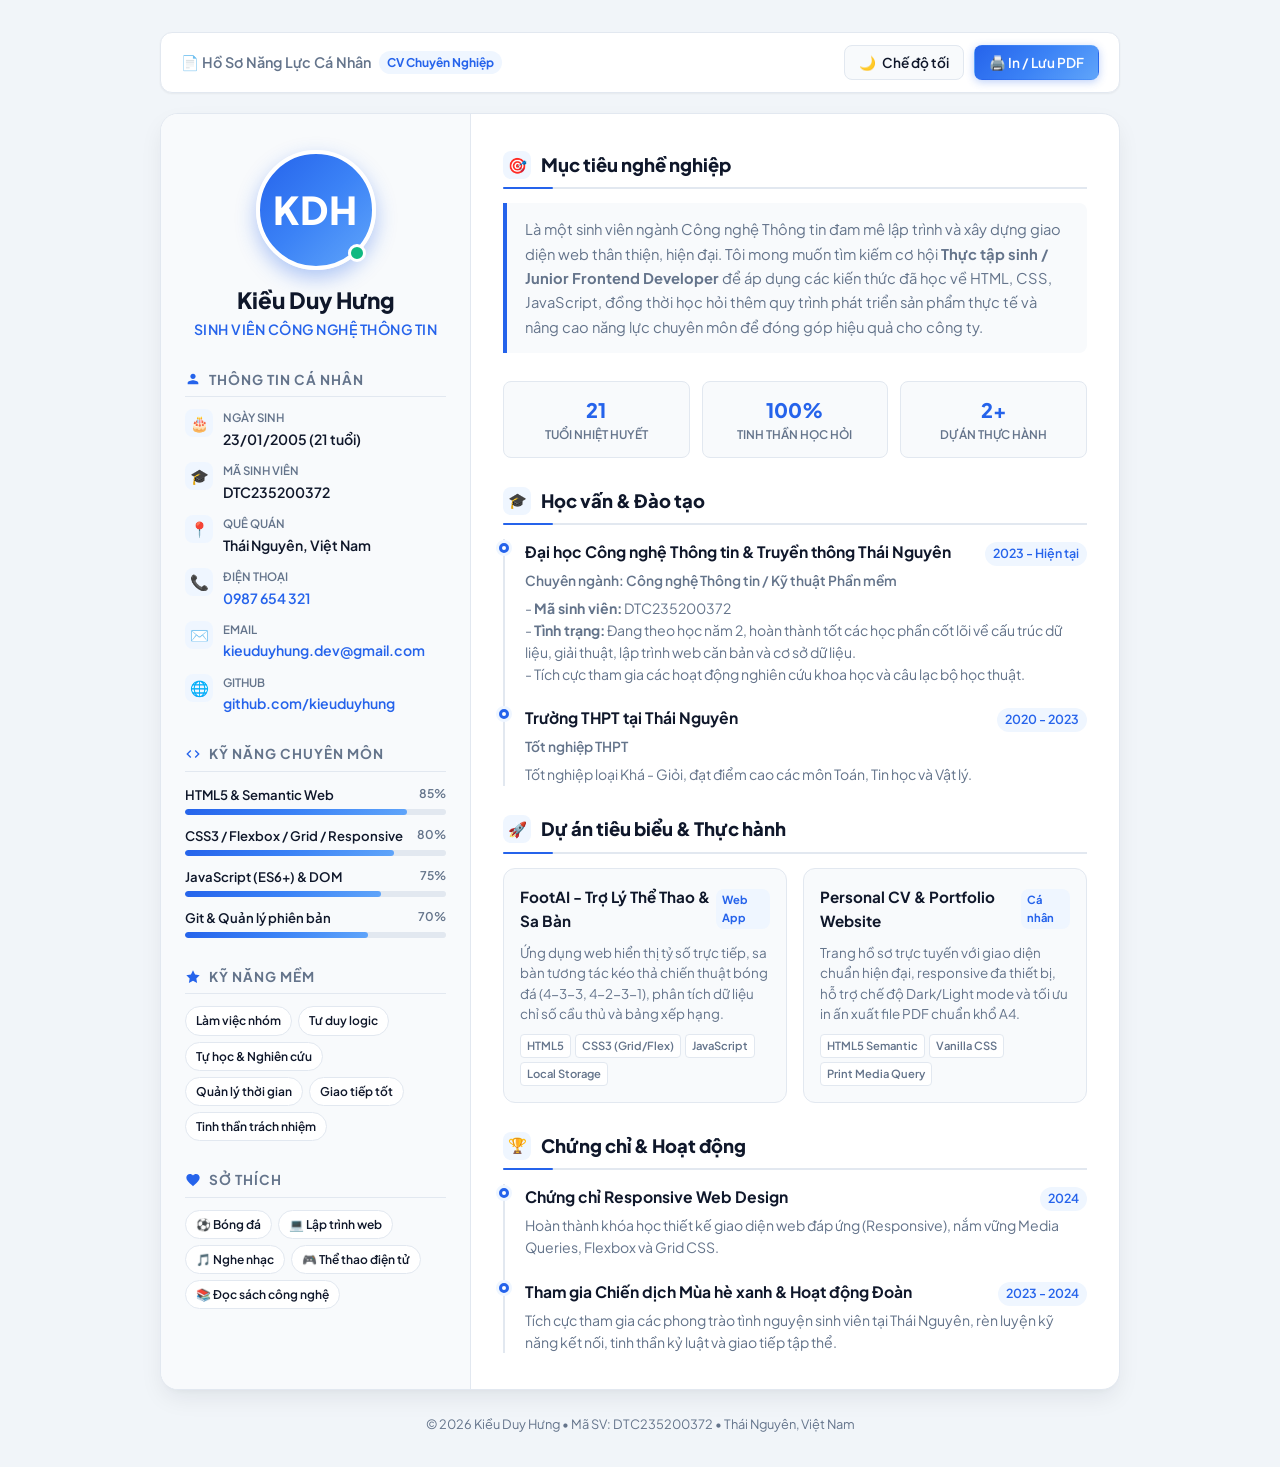
==== cv.html @ 21f43543 "feat: Khoi tao CV ca nhan Kieu Duy Hung (HTML/CSS responsive & dark mode)" ====
<!DOCTYPE html>
<html lang="vi">
<head>
  <meta charset="UTF-8">
  <meta name="viewport" content="width=device-width, initial-scale=1.0">
  <title>CV Kiều Duy Hưng - Sinh viên Công nghệ Thông tin</title>
  <meta name="description" content="Hồ sơ cá nhân (CV) của Kiều Duy Hưng - Sinh viên CNTT, mã SV DTC235200372, Thái Nguyên.">
  
  <!-- Google Fonts: Plus Jakarta Sans -->
  <link rel="preconnect" href="https://fonts.googleapis.com">
  <link rel="preconnect" href="https://fonts.gstatic.com" crossorigin>
  <link href="https://fonts.googleapis.com/css2?family=Plus+Jakarta+Sans:wght@400;500;600;700;800&display=swap" rel="stylesheet">
  
  <!-- CSS Stylesheet -->
  <link rel="stylesheet" href="cv.css">
</head>
<body>

  <!-- ==================== ACTION BAR ==================== -->
  <header class="action-bar" id="cvActionBar">
    <div class="action-bar-title">
      <span>📄 Hồ Sơ Năng Lực Cá Nhân</span>
      <span class="badge">CV Chuyên Nghiệp</span>
    </div>
    <div class="action-buttons">
      <button class="btn btn-outline" id="themeToggleBtn" title="Chuyển đổi chế độ Sáng / Tối">
        <span id="themeIcon">🌙</span> <span id="themeText">Chế độ tối</span>
      </button>
      <button class="btn btn-primary" id="printCvBtn" onclick="window.print()" title="In CV hoặc lưu file PDF">
        🖨️ In / Lưu PDF
      </button>
    </div>
  </header>

  <!-- ==================== MAIN CV CONTAINER ==================== -->
  <main class="cv-wrapper" id="cvMainContainer">
    
    <!-- LEFT SIDEBAR -->
    <aside class="cv-sidebar">
      
      <!-- Avatar & Profile info -->
      <div class="profile-avatar-wrap">
        <div class="avatar" title="Kiều Duy Hưng">
          KDH
          <div class="avatar-status" title="Sẵn sàng làm việc / thực tập"></div>
        </div>
        <h1 class="profile-name">Kiều Duy Hưng</h1>
        <div class="profile-role">Sinh viên Công nghệ Thông tin</div>
      </div>

      <!-- Thông tin cá nhân -->
      <section class="side-section">
        <h2 class="side-title">
          <svg viewBox="0 0 24 24"><path d="M12 12c2.21 0 4-1.79 4-4s-1.79-4-4-4-4 1.79-4 4 1.79 4 4 4zm0 2c-2.67 0-8 1.34-8 4v2h16v-2c0-2.66-5.33-4-8-4z"/></svg>
          Thông tin cá nhân
        </h2>
        <ul class="info-list">
          <li class="info-item">
            <div class="info-icon">🎂</div>
            <div class="info-details">
              <span class="info-label">Ngày sinh</span>
              <span class="info-value">23/01/2005 (21 tuổi)</span>
            </div>
          </li>
          <li class="info-item">
            <div class="info-icon">🎓</div>
            <div class="info-details">
              <span class="info-label">Mã sinh viên</span>
              <span class="info-value">DTC235200372</span>
            </div>
          </li>
          <li class="info-item">
            <div class="info-icon">📍</div>
            <div class="info-details">
              <span class="info-label">Quê quán</span>
              <span class="info-value">Thái Nguyên, Việt Nam</span>
            </div>
          </li>
          <li class="info-item">
            <div class="info-icon">📞</div>
            <div class="info-details">
              <span class="info-label">Điện thoại</span>
              <span class="info-value"><a href="tel:0987654321">0987 654 321</a></span>
            </div>
          </li>
          <li class="info-item">
            <div class="info-icon">✉️</div>
            <div class="info-details">
              <span class="info-label">Email</span>
              <span class="info-value"><a href="mailto:kieuduyhung.dev@gmail.com">kieuduyhung.dev@gmail.com</a></span>
            </div>
          </li>
          <li class="info-item">
            <div class="info-icon">🌐</div>
            <div class="info-details">
              <span class="info-label">GitHub</span>
              <span class="info-value"><a href="https://github.com" target="_blank" rel="noopener">github.com/kieuduyhung</a></span>
            </div>
          </li>
        </ul>
      </section>

      <!-- Kỹ năng chuyên môn -->
      <section class="side-section">
        <h2 class="side-title">
          <svg viewBox="0 0 24 24"><path d="M9.4 16.6L4.8 12l4.6-4.6L8 6l-6 6 6 6 1.4-1.4zm5.2 0l4.6-4.6-4.6-4.6L16 6l6 6-6 6-1.4-1.4z"/></svg>
          Kỹ năng chuyên môn
        </h2>
        <div class="skills-group">
          <div class="skill-row">
            <div class="skill-header">
              <span>HTML5 & Semantic Web</span>
              <span class="skill-pct">85%</span>
            </div>
            <div class="skill-bar-bg"><div class="skill-bar-fill" style="width: 85%;"></div></div>
          </div>
          <div class="skill-row">
            <div class="skill-header">
              <span>CSS3 / Flexbox / Grid / Responsive</span>
              <span class="skill-pct">80%</span>
            </div>
            <div class="skill-bar-bg"><div class="skill-bar-fill" style="width: 80%;"></div></div>
          </div>
          <div class="skill-row">
            <div class="skill-header">
              <span>JavaScript (ES6+) & DOM</span>
              <span class="skill-pct">75%</span>
            </div>
            <div class="skill-bar-bg"><div class="skill-bar-fill" style="width: 75%;"></div></div>
          </div>
          <div class="skill-row">
            <div class="skill-header">
              <span>Git & Quản lý phiên bản</span>
              <span class="skill-pct">70%</span>
            </div>
            <div class="skill-bar-bg"><div class="skill-bar-fill" style="width: 70%;"></div></div>
          </div>
        </div>
      </section>

      <!-- Kỹ năng mềm & Công cụ -->
      <section class="side-section">
        <h2 class="side-title">
          <svg viewBox="0 0 24 24"><path d="M12 2l3.09 6.26L22 9.27l-5 4.87 1.18 6.88L12 17.77l-6.18 3.25L7 14.14 2 9.27l6.91-1.01L12 2z"/></svg>
          Kỹ năng mềm
        </h2>
        <div class="badges-cloud">
          <span class="badge-pill">Làm việc nhóm</span>
          <span class="badge-pill">Tư duy logic</span>
          <span class="badge-pill">Tự học & Nghiên cứu</span>
          <span class="badge-pill">Quản lý thời gian</span>
          <span class="badge-pill">Giao tiếp tốt</span>
          <span class="badge-pill">Tinh thần trách nhiệm</span>
        </div>
      </section>

      <!-- Sở thích cá nhân -->
      <section class="side-section">
        <h2 class="side-title">
          <svg viewBox="0 0 24 24"><path d="M12 21.35l-1.45-1.32C5.4 15.36 2 12.28 2 8.5 2 5.42 4.42 3 7.5 3c1.74 0 3.41.81 4.5 2.09C13.09 3.81 14.76 3 16.5 3 19.58 3 22 5.42 22 8.5c0 3.78-3.4 6.86-8.55 11.54L12 21.35z"/></svg>
          Sở thích
        </h2>
        <div class="badges-cloud">
          <span class="badge-pill">⚽ Bóng đá</span>
          <span class="badge-pill">💻 Lập trình web</span>
          <span class="badge-pill">🎵 Nghe nhạc</span>
          <span class="badge-pill">🎮 Thể thao điện tử</span>
          <span class="badge-pill">📚 Đọc sách công nghệ</span>
        </div>
      </section>

    </aside>

    <!-- RIGHT MAIN CONTENT -->
    <section class="cv-main">
      
      <!-- Giới thiệu & Mục tiêu nghề nghiệp -->
      <div class="main-section">
        <h2 class="section-heading">
          <span class="section-heading-icon">🎯</span>
          Mục tiêu nghề nghiệp
        </h2>
        <div class="objective-box">
          Là một sinh viên ngành Công nghệ Thông tin đam mê lập trình và xây dựng giao diện web thân thiện, hiện đại. Tôi mong muốn tìm kiếm cơ hội <strong>Thực tập sinh / Junior Frontend Developer</strong> để áp dụng các kiến thức đã học về HTML, CSS, JavaScript, đồng thời học hỏi thêm quy trình phát triển sản phẩm thực tế và nâng cao năng lực chuyên môn để đóng góp hiệu quả cho công ty.
        </div>
      </div>

      <!-- Tóm tắt năng lực -->
      <div class="highlight-grid">
        <div class="highlight-box">
          <div class="highlight-number">21</div>
          <div class="highlight-label">Tuổi nhiệt huyết</div>
        </div>
        <div class="highlight-box">
          <div class="highlight-number">100%</div>
          <div class="highlight-label">Tinh thần học hỏi</div>
        </div>
        <div class="highlight-box">
          <div class="highlight-number">2+</div>
          <div class="highlight-label">Dự án thực hành</div>
        </div>
      </div>

      <!-- Quá trình học vấn -->
      <div class="main-section">
        <h2 class="section-heading">
          <span class="section-heading-icon">🎓</span>
          Học vấn & Đào tạo
        </h2>
        <div class="timeline">
          <div class="timeline-item">
            <div class="timeline-header">
              <h3 class="timeline-title">Đại học Công nghệ Thông tin & Truyền thông Thái Nguyên</h3>
              <span class="timeline-date">2023 - Hiện tại</span>
            </div>
            <div class="timeline-subtitle">Chuyên ngành: Công nghệ Thông tin / Kỹ thuật Phần mềm</div>
            <p class="timeline-desc">
              - <strong>Mã sinh viên:</strong> DTC235200372<br>
              - <strong>Tình trạng:</strong> Đang theo học năm 2, hoàn thành tốt các học phần cốt lõi về cấu trúc dữ liệu, giải thuật, lập trình web căn bản và cơ sở dữ liệu.<br>
              - Tích cực tham gia các hoạt động nghiên cứu khoa học và câu lạc bộ học thuật.
            </p>
          </div>
          <div class="timeline-item">
            <div class="timeline-header">
              <h3 class="timeline-title">Trường THPT tại Thái Nguyên</h3>
              <span class="timeline-date">2020 - 2023</span>
            </div>
            <div class="timeline-subtitle">Tốt nghiệp THPT</div>
            <p class="timeline-desc">Tốt nghiệp loại Khá - Giỏi, đạt điểm cao các môn Toán, Tin học và Vật lý.</p>
          </div>
        </div>
      </div>

      <!-- Dự án tiêu biểu -->
      <div class="main-section">
        <h2 class="section-heading">
          <span class="section-heading-icon">🚀</span>
          Dự án tiêu biểu & Thực hành
        </h2>
        <div class="projects-grid">
          
          <div class="project-card">
            <div class="project-card-header">
              <h3 class="project-card-title">FootAI - Trợ Lý Thể Thao & Sa Bàn</h3>
              <span class="project-card-badge">Web App</span>
            </div>
            <p class="project-card-desc">
              Ứng dụng web hiển thị tỷ số trực tiếp, sa bàn tương tác kéo thả chiến thuật bóng đá (4-3-3, 4-2-3-1), phân tích dữ liệu chỉ số cầu thủ và bảng xếp hạng.
            </p>
            <div class="project-card-tech">
              <span class="tech-tag">HTML5</span>
              <span class="tech-tag">CSS3 (Grid/Flex)</span>
              <span class="tech-tag">JavaScript</span>
              <span class="tech-tag">Local Storage</span>
            </div>
          </div>

          <div class="project-card">
            <div class="project-card-header">
              <h3 class="project-card-title">Personal CV & Portfolio Website</h3>
              <span class="project-card-badge">Cá nhân</span>
            </div>
            <p class="project-card-desc">
              Trang hồ sơ trực tuyến với giao diện chuẩn hiện đại, responsive đa thiết bị, hỗ trợ chế độ Dark/Light mode và tối ưu in ấn xuất file PDF chuẩn khổ A4.
            </p>
            <div class="project-card-tech">
              <span class="tech-tag">HTML5 Semantic</span>
              <span class="tech-tag">Vanilla CSS</span>
              <span class="tech-tag">Print Media Query</span>
            </div>
          </div>

        </div>
      </div>

      <!-- Hoạt động & Chứng chỉ -->
      <div class="main-section">
        <h2 class="section-heading">
          <span class="section-heading-icon">🏆</span>
          Chứng chỉ & Hoạt động
        </h2>
        <div class="timeline">
          <div class="timeline-item">
            <div class="timeline-header">
              <h3 class="timeline-title">Chứng chỉ Responsive Web Design</h3>
              <span class="timeline-date">2024</span>
            </div>
            <p class="timeline-desc">
              Hoàn thành khóa học thiết kế giao diện web đáp ứng (Responsive), nắm vững Media Queries, Flexbox và Grid CSS.
            </p>
          </div>
          <div class="timeline-item">
            <div class="timeline-header">
              <h3 class="timeline-title">Tham gia Chiến dịch Mùa hè xanh & Hoạt động Đoàn</h3>
              <span class="timeline-date">2023 - 2024</span>
            </div>
            <p class="timeline-desc">
              Tích cực tham gia các phong trào tình nguyện sinh viên tại Thái Nguyên, rèn luyện kỹ năng kết nối, tinh thần kỷ luật và giao tiếp tập thể.
            </p>
          </div>
        </div>
      </div>

    </section>

  </main>

  <footer class="cv-footer">
    <p>© 2026 Kiều Duy Hưng • Mã SV: DTC235200372 • Thái Nguyên, Việt Nam</p>
  </footer>

  <!-- ==================== INTERACTION SCRIPT ==================== -->
  <script>
    // Theme toggle (Dark / Light mode)
    const themeToggleBtn = document.getElementById('themeToggleBtn');
    const themeIcon = document.getElementById('themeIcon');
    const themeText = document.getElementById('themeText');
    const body = document.documentElement;

    // Check saved theme or preference
    const savedTheme = localStorage.getItem('kdh_theme') || 'light';
    if (savedTheme === 'dark') {
      body.setAttribute('data-theme', 'dark');
      themeIcon.textContent = '☀️';
      themeText.textContent = 'Chế độ sáng';
    }

    themeToggleBtn.addEventListener('click', () => {
      const isDark = body.getAttribute('data-theme') === 'dark';
      if (isDark) {
        body.removeAttribute('data-theme');
        localStorage.setItem('kdh_theme', 'light');
        themeIcon.textContent = '🌙';
        themeText.textContent = 'Chế độ tối';
      } else {
        body.setAttribute('data-theme', 'dark');
        localStorage.setItem('kdh_theme', 'dark');
        themeIcon.textContent = '☀️';
        themeText.textContent = 'Chế độ sáng';
      }
    });
  </script>

</body>
</html>
---- cv.css ----
/* ==========================================================================
   CV Cá Nhân - Kiều Duy Hưng
   Modern, Clean, Responsive & Print-ready CSS Stylesheet
   ========================================================================== */

/* --- Google Fonts & Variables --- */
:root {
  --font-primary: 'Plus Jakarta Sans', -apple-system, BlinkMacSystemFont, 'Segoe UI', Roboto, Helvetica, Arial, sans-serif;
  
  /* Color Palette - Light Mode */
  --bg-page: #f1f5f9;
  --bg-card: #ffffff;
  --bg-card-subtle: #f8fafc;
  --bg-card-hover: #f1f5f9;
  --text-main: #0f172a;
  --text-muted: #64748b;
  --text-light: #94a3b8;
  --primary: #2563eb;
  --primary-gradient: linear-gradient(135deg, #2563eb 0%, #3b82f6 50%, #60a5fa 100%);
  --primary-light: #eff6ff;
  --primary-border: #bfdbfe;
  --accent: #0ea5e9;
  --accent-gradient: linear-gradient(135deg, #0ea5e9 0%, #06b6d4 100%);
  --success: #10b981;
  --success-bg: #ecfdf5;
  --border-color: #e2e8f0;
  --shadow-sm: 0 1px 2px 0 rgba(0, 0, 0, 0.05);
  --shadow-md: 0 4px 6px -1px rgba(0, 0, 0, 0.07), 0 2px 4px -2px rgba(0, 0, 0, 0.05);
  --shadow-lg: 0 10px 25px -3px rgba(15, 23, 42, 0.08), 0 4px 6px -4px rgba(15, 23, 42, 0.04);
  --radius-sm: 8px;
  --radius-md: 12px;
  --radius-lg: 18px;
  --radius-full: 9999px;
  --transition: all 0.25s cubic-bezier(0.4, 0, 0.2, 1);
}

/* Dark Mode Theme */
[data-theme="dark"] {
  --bg-page: #0b0f19;
  --bg-card: #131b2e;
  --bg-card-subtle: #1a243b;
  --bg-card-hover: #222f4c;
  --text-main: #f8fafc;
  --text-muted: #94a3b8;
  --text-light: #64748b;
  --primary: #3b82f6;
  --primary-gradient: linear-gradient(135deg, #3b82f6 0%, #60a5fa 50%, #93c5fd 100%);
  --primary-light: rgba(59, 130, 246, 0.15);
  --primary-border: rgba(59, 130, 246, 0.3);
  --accent: #38bdf8;
  --accent-gradient: linear-gradient(135deg, #38bdf8 0%, #22d3ee 100%);
  --success: #34d399;
  --success-bg: rgba(16, 185, 129, 0.15);
  --border-color: #243049;
  --shadow-sm: 0 1px 2px 0 rgba(0, 0, 0, 0.3);
  --shadow-md: 0 4px 6px -1px rgba(0, 0, 0, 0.4);
  --shadow-lg: 0 10px 25px -3px rgba(0, 0, 0, 0.5);
}

/* --- Base & Reset --- */
*, *::before, *::after {
  box-sizing: border-box;
  margin: 0;
  padding: 0;
}

body {
  font-family: var(--font-primary);
  background-color: var(--bg-page);
  color: var(--text-main);
  line-height: 1.6;
  -webkit-font-smoothing: antialiased;
  min-height: 100vh;
  padding: 32px 16px;
  transition: background-color 0.3s ease, color 0.3s ease;
}

/* --- Floating Actions Bar --- */
.action-bar {
  max-width: 960px;
  margin: 0 auto 20px auto;
  display: flex;
  justify-content: space-between;
  align-items: center;
  background: var(--bg-card);
  padding: 12px 20px;
  border-radius: var(--radius-md);
  border: 1px solid var(--border-color);
  box-shadow: var(--shadow-sm);
  backdrop-filter: blur(10px);
}

.action-bar-title {
  display: flex;
  align-items: center;
  gap: 8px;
  font-size: 0.9rem;
  font-weight: 600;
  color: var(--text-muted);
}

.action-bar-title span.badge {
  background: var(--primary-light);
  color: var(--primary);
  padding: 2px 8px;
  border-radius: var(--radius-full);
  font-size: 0.75rem;
  font-weight: 700;
}

.action-buttons {
  display: flex;
  gap: 10px;
  align-items: center;
}

.btn {
  display: inline-flex;
  align-items: center;
  gap: 6px;
  padding: 8px 14px;
  font-size: 0.85rem;
  font-weight: 600;
  font-family: inherit;
  border-radius: var(--radius-sm);
  border: 1px solid transparent;
  cursor: pointer;
  transition: var(--transition);
  text-decoration: none;
}

.btn-primary {
  background: var(--primary-gradient);
  color: #ffffff;
  box-shadow: 0 2px 8px rgba(37, 99, 235, 0.3);
}

.btn-primary:hover {
  transform: translateY(-1px);
  box-shadow: 0 4px 12px rgba(37, 99, 235, 0.4);
}

.btn-outline {
  background: var(--bg-card-subtle);
  color: var(--text-main);
  border-color: var(--border-color);
}

.btn-outline:hover {
  background: var(--bg-card-hover);
  border-color: var(--text-muted);
}

/* --- Main CV Container --- */
.cv-wrapper {
  max-width: 960px;
  margin: 0 auto;
  background: var(--bg-card);
  border-radius: var(--radius-lg);
  border: 1px solid var(--border-color);
  box-shadow: var(--shadow-lg);
  overflow: hidden;
  display: grid;
  grid-template-columns: 310px 1fr;
  transition: var(--transition);
}

/* --- Left Column (Sidebar) --- */
.cv-sidebar {
  background: var(--bg-card-subtle);
  border-right: 1px solid var(--border-color);
  padding: 36px 24px;
  display: flex;
  flex-direction: column;
  gap: 28px;
}

/* Avatar & Profile Card */
.profile-avatar-wrap {
  text-align: center;
}

.avatar {
  width: 120px;
  height: 120px;
  margin: 0 auto 16px auto;
  border-radius: 50%;
  background: var(--primary-gradient);
  display: flex;
  align-items: center;
  justify-content: center;
  color: #ffffff;
  font-size: 2.4rem;
  font-weight: 800;
  letter-spacing: 1px;
  box-shadow: 0 8px 20px rgba(37, 99, 235, 0.35);
  border: 4px solid var(--bg-card);
  position: relative;
  transition: var(--transition);
}

.avatar:hover {
  transform: scale(1.04) rotate(2deg);
}

.avatar-status {
  position: absolute;
  bottom: 4px;
  right: 6px;
  width: 18px;
  height: 18px;
  background: var(--success);
  border: 3px solid var(--bg-card);
  border-radius: 50%;
}

.profile-name {
  font-size: 1.4rem;
  font-weight: 800;
  color: var(--text-main);
  line-height: 1.25;
  margin-bottom: 4px;
}

.profile-role {
  font-size: 0.88rem;
  font-weight: 600;
  color: var(--primary);
  text-transform: uppercase;
  letter-spacing: 0.5px;
}

/* Sidebar Section */
.side-section {
  display: flex;
  flex-direction: column;
  gap: 12px;
}

.side-title {
  font-size: 0.85rem;
  font-weight: 700;
  text-transform: uppercase;
  letter-spacing: 1px;
  color: var(--text-muted);
  display: flex;
  align-items: center;
  gap: 8px;
  padding-bottom: 6px;
  border-bottom: 1.5px solid var(--border-color);
}

.side-title svg {
  width: 16px;
  height: 16px;
  fill: currentColor;
  color: var(--primary);
}

/* Info List */
.info-list {
  list-style: none;
  display: flex;
  flex-direction: column;
  gap: 12px;
}

.info-item {
  display: flex;
  align-items: flex-start;
  gap: 10px;
  font-size: 0.86rem;
}

.info-icon {
  width: 28px;
  height: 28px;
  min-width: 28px;
  border-radius: var(--radius-sm);
  background: var(--primary-light);
  color: var(--primary);
  display: flex;
  align-items: center;
  justify-content: center;
  font-size: 0.95rem;
}

.info-details {
  display: flex;
  flex-direction: column;
}

.info-label {
  font-size: 0.72rem;
  color: var(--text-muted);
  text-transform: uppercase;
  font-weight: 600;
}

.info-value {
  font-size: 0.88rem;
  color: var(--text-main);
  font-weight: 600;
  word-break: break-word;
}

.info-value a {
  color: var(--primary);
  text-decoration: none;
}
.info-value a:hover {
  text-decoration: underline;
}

/* Skills Tags & Progress Bars */
.skills-group {
  display: flex;
  flex-direction: column;
  gap: 10px;
}

.skill-row {
  display: flex;
  flex-direction: column;
  gap: 4px;
}

.skill-header {
  display: flex;
  justify-content: space-between;
  font-size: 0.82rem;
  font-weight: 600;
  color: var(--text-main);
}

.skill-pct {
  color: var(--text-muted);
  font-size: 0.75rem;
}

.skill-bar-bg {
  width: 100%;
  height: 6px;
  background: var(--border-color);
  border-radius: var(--radius-full);
  overflow: hidden;
}

.skill-bar-fill {
  height: 100%;
  background: var(--primary-gradient);
  border-radius: var(--radius-full);
  transition: width 0.8s ease-in-out;
}

/* Badges Cloud */
.badges-cloud {
  display: flex;
  flex-wrap: wrap;
  gap: 6px;
}

.badge-pill {
  font-size: 0.75rem;
  font-weight: 600;
  padding: 4px 10px;
  background: var(--bg-card);
  border: 1px solid var(--border-color);
  color: var(--text-main);
  border-radius: var(--radius-full);
  transition: var(--transition);
}

.badge-pill:hover {
  border-color: var(--primary);
  color: var(--primary);
  background: var(--primary-light);
  transform: translateY(-1px);
}

/* --- Right Column (Main Content) --- */
.cv-main {
  padding: 36px 32px;
  display: flex;
  flex-direction: column;
  gap: 28px;
}

/* Section Header */
.main-section {
  display: flex;
  flex-direction: column;
  gap: 14px;
}

.section-heading {
  display: flex;
  align-items: center;
  gap: 10px;
  font-size: 1.15rem;
  font-weight: 800;
  color: var(--text-main);
  position: relative;
  padding-bottom: 8px;
  border-bottom: 2px solid var(--border-color);
}

.section-heading::after {
  content: '';
  position: absolute;
  bottom: -2px;
  left: 0;
  width: 50px;
  height: 2px;
  background: var(--primary);
  border-radius: var(--radius-full);
}

.section-heading-icon {
  width: 28px;
  height: 28px;
  display: flex;
  align-items: center;
  justify-content: center;
  background: var(--primary-light);
  color: var(--primary);
  border-radius: var(--radius-sm);
  font-size: 0.95rem;
}

/* Objective Text */
.objective-box {
  background: var(--bg-card-subtle);
  border-left: 4px solid var(--primary);
  padding: 14px 18px;
  border-radius: 0 var(--radius-sm) var(--radius-sm) 0;
  font-size: 0.92rem;
  color: var(--text-muted);
  line-height: 1.65;
}

/* Timeline Cards */
.timeline {
  position: relative;
  padding-left: 20px;
  border-left: 2px solid var(--border-color);
  display: flex;
  flex-direction: column;
  gap: 20px;
}

.timeline-item {
  position: relative;
}

.timeline-item::before {
  content: '';
  position: absolute;
  left: -26px;
  top: 4px;
  width: 10px;
  height: 10px;
  border-radius: 50%;
  background: var(--bg-card);
  border: 3px solid var(--primary);
  box-shadow: 0 0 0 3px var(--primary-light);
}

.timeline-header {
  display: flex;
  justify-content: space-between;
  align-items: baseline;
  flex-wrap: wrap;
  gap: 6px;
  margin-bottom: 4px;
}

.timeline-title {
  font-size: 0.98rem;
  font-weight: 700;
  color: var(--text-main);
}

.timeline-date {
  font-size: 0.78rem;
  font-weight: 600;
  color: var(--primary);
  background: var(--primary-light);
  padding: 2px 8px;
  border-radius: var(--radius-full);
}

.timeline-subtitle {
  font-size: 0.86rem;
  font-weight: 600;
  color: var(--text-muted);
  margin-bottom: 6px;
}

.timeline-desc {
  font-size: 0.88rem;
  color: var(--text-muted);
  line-height: 1.55;
}

.timeline-list {
  margin-top: 6px;
  padding-left: 18px;
  font-size: 0.86rem;
  color: var(--text-muted);
}

.timeline-list li {
  margin-bottom: 4px;
}

/* Projects Grid */
.projects-grid {
  display: grid;
  grid-template-columns: repeat(auto-fit, minmax(260px, 1fr));
  gap: 16px;
}

.project-card {
  background: var(--bg-card-subtle);
  border: 1px solid var(--border-color);
  border-radius: var(--radius-md);
  padding: 16px;
  display: flex;
  flex-direction: column;
  gap: 10px;
  transition: var(--transition);
}

.project-card:hover {
  transform: translateY(-3px);
  border-color: var(--primary-border);
  box-shadow: var(--shadow-md);
}

.project-card-header {
  display: flex;
  justify-content: space-between;
  align-items: center;
}

.project-card-title {
  font-size: 0.95rem;
  font-weight: 700;
  color: var(--text-main);
}

.project-card-badge {
  font-size: 0.7rem;
  font-weight: 700;
  padding: 2px 6px;
  border-radius: var(--radius-sm);
  background: var(--primary-light);
  color: var(--primary);
}

.project-card-desc {
  font-size: 0.84rem;
  color: var(--text-muted);
  line-height: 1.5;
  flex-grow: 1;
}

.project-card-tech {
  display: flex;
  flex-wrap: wrap;
  gap: 4px;
}

.tech-tag {
  font-size: 0.7rem;
  font-weight: 600;
  padding: 2px 6px;
  background: var(--bg-card);
  border: 1px solid var(--border-color);
  color: var(--text-muted);
  border-radius: 4px;
}

/* Highlight Box */
.highlight-grid {
  display: grid;
  grid-template-columns: repeat(3, 1fr);
  gap: 12px;
}

.highlight-box {
  background: var(--bg-card-subtle);
  border: 1px solid var(--border-color);
  border-radius: var(--radius-sm);
  padding: 12px;
  text-align: center;
}

.highlight-number {
  font-size: 1.25rem;
  font-weight: 800;
  color: var(--primary);
}

.highlight-label {
  font-size: 0.74rem;
  font-weight: 600;
  color: var(--text-muted);
  text-transform: uppercase;
}

/* Footer note */
.cv-footer {
  text-align: center;
  margin-top: 24px;
  font-size: 0.8rem;
  color: var(--text-muted);
}

/* --- Print Media Query (Tối ưu in ấn & xuất PDF A4) --- */
@media print {
  body {
    background: #ffffff !important;
    color: #000000 !important;
    padding: 0 !important;
  }

  .action-bar,
  .cv-footer {
    display: none !important;
  }

  .cv-wrapper {
    box-shadow: none !important;
    border: none !important;
    width: 100% !important;
    max-width: 100% !important;
    grid-template-columns: 280px 1fr !important;
    background: #ffffff !important;
  }

  .cv-sidebar {
    background: #f8fafc !important;
    border-right: 1px solid #cbd5e1 !important;
  }

  .avatar {
    background: #2563eb !important;
    box-shadow: none !important;
    print-color-adjust: exact;
    -webkit-print-color-adjust: exact;
  }

  .project-card,
  .highlight-box,
  .objective-box {
    background: #ffffff !important;
    border-color: #cbd5e1 !important;
  }

  .badge-pill,
  .tech-tag {
    background: #f1f5f9 !important;
    border-color: #cbd5e1 !important;
    color: #334155 !important;
  }

  .skill-bar-bg {
    background: #e2e8f0 !important;
  }

  .skill-bar-fill {
    background: #2563eb !important;
    print-color-adjust: exact;
    -webkit-print-color-adjust: exact;
  }
}

/* --- Responsive for Mobile & Tablet --- */
@media (max-width: 768px) {
  body {
    padding: 16px 8px;
  }

  .action-bar {
    flex-direction: column;
    gap: 12px;
    align-items: stretch;
    text-align: center;
  }

  .action-buttons {
    justify-content: center;
  }

  .cv-wrapper {
    grid-template-columns: 1fr;
  }

  .cv-sidebar {
    border-right: none;
    border-bottom: 1px solid var(--border-color);
    padding: 24px 16px;
  }

  .cv-main {
    padding: 24px 16px;
  }

  .highlight-grid {
    grid-template-columns: 1fr;
  }
}
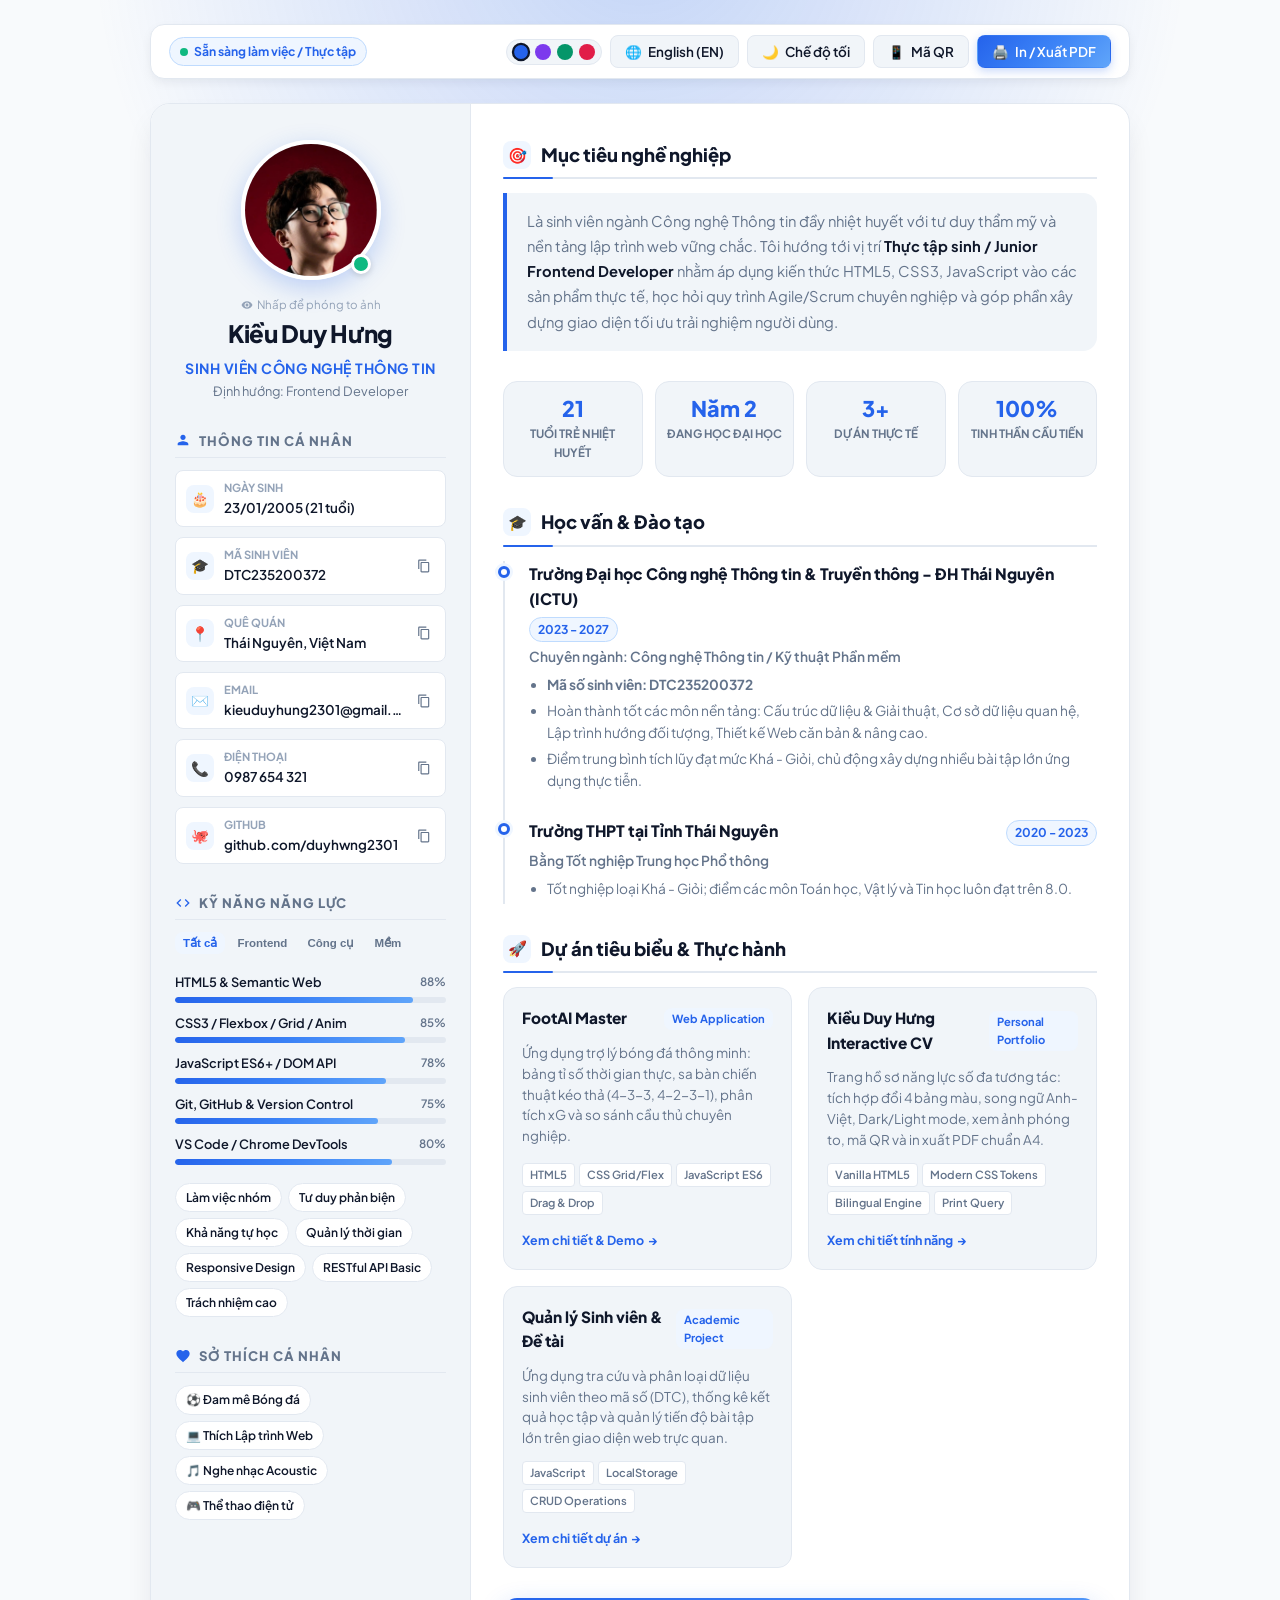
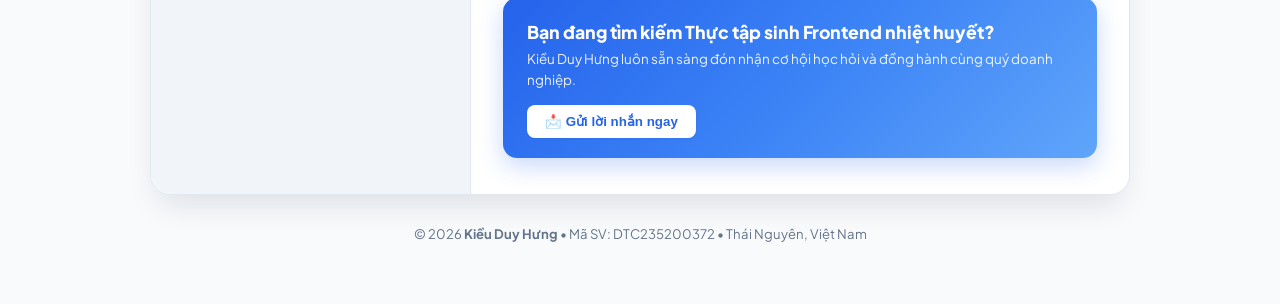
==== commit a5e6c83b: "feat: Them anh chan dung that va cac tinh nang tuong tac cao cap cho CV Kieu Duy Hung" ====
--- a/cv.html
+++ b/cv.html
@@ -3,343 +3,545 @@
 <head>
   <meta charset="UTF-8">
   <meta name="viewport" content="width=device-width, initial-scale=1.0">
-  <title>CV Kiều Duy Hưng - Sinh viên Công nghệ Thông tin</title>
-  <meta name="description" content="Hồ sơ cá nhân (CV) của Kiều Duy Hưng - Sinh viên CNTT, mã SV DTC235200372, Thái Nguyên.">
-  
+  <title>Kiều Duy Hưng - Hồ Sơ Năng Lực (Interactive CV)</title>
+  <meta name="description" content="CV cá nhân trực tuyến của Kiều Duy Hưng - Sinh viên Công nghệ Thông tin, Mã SV DTC235200372, Thái Nguyên. Hỗ trợ song ngữ, đa chủ đề và tối ưu in ấn PDF.">
+  <link rel="icon" type="image/png" href="avatar.png">
+
   <!-- Google Fonts: Plus Jakarta Sans -->
   <link rel="preconnect" href="https://fonts.googleapis.com">
   <link rel="preconnect" href="https://fonts.gstatic.com" crossorigin>
   <link href="https://fonts.googleapis.com/css2?family=Plus+Jakarta+Sans:wght@400;500;600;700;800&display=swap" rel="stylesheet">
-  
-  <!-- CSS Stylesheet -->
+
+  <!-- Custom CSS -->
   <link rel="stylesheet" href="cv.css">
 </head>
 <body>
 
-  <!-- ==================== ACTION BAR ==================== -->
-  <header class="action-bar" id="cvActionBar">
-    <div class="action-bar-title">
-      <span>📄 Hồ Sơ Năng Lực Cá Nhân</span>
-      <span class="badge">CV Chuyên Nghiệp</span>
+  <!-- ==================== TOP FLOATING CONTROL BAR ==================== -->
+  <header class="control-bar" id="topControlBar">
+    <div class="control-left">
+      <div class="live-badge">
+        <span class="pulse-dot"></span>
+        <span data-vi="Sẵn sàng làm việc / Thực tập" data-en="Open to Work / Internship">Sẵn sàng làm việc / Thực tập</span>
+      </div>
     </div>
-    <div class="action-buttons">
-      <button class="btn btn-outline" id="themeToggleBtn" title="Chuyển đổi chế độ Sáng / Tối">
-        <span id="themeIcon">🌙</span> <span id="themeText">Chế độ tối</span>
+
+    <div class="control-right">
+      <!-- Color Accent Picker -->
+      <div class="color-picker" title="Chọn màu chủ đạo / Color Accent">
+        <div class="color-dot dot-blue active" data-color="blue" title="Xanh Công Nghệ (Blue)"></div>
+        <div class="color-dot dot-violet" data-color="violet" title="Tím Sáng Tạo (Violet)"></div>
+        <div class="color-dot dot-emerald" data-color="emerald" title="Xanh Lục Bảo (Emerald)"></div>
+        <div class="color-dot dot-rose" data-color="rose" title="Hồng Đam Mê (Rose)"></div>
+      </div>
+
+      <!-- Language Toggle -->
+      <button class="btn btn-outline" id="langToggleBtn" title="Chuyển đổi ngôn ngữ Tiếng Việt / English">
+        <span>🌐</span> <span id="langText">English (EN)</span>
       </button>
-      <button class="btn btn-primary" id="printCvBtn" onclick="window.print()" title="In CV hoặc lưu file PDF">
-        🖨️ In / Lưu PDF
+
+      <!-- Theme Toggle -->
+      <button class="btn btn-outline" id="themeToggleBtn" title="Chuyển đổi Sáng / Tối">
+        <span id="themeIcon">🌙</span> <span id="themeText" data-vi="Chế độ tối" data-en="Dark Mode">Chế độ tối</span>
+      </button>
+
+      <!-- QR Code Button -->
+      <button class="btn btn-outline" id="qrBtn" title="Xem mã QR quét điện thoại">
+        <span>📱</span> <span data-vi="Mã QR" data-en="QR Code">Mã QR</span>
+      </button>
+
+      <!-- Print / PDF Button -->
+      <button class="btn btn-primary" onclick="window.print()" title="In CV hoặc lưu file PDF A4">
+        <span>🖨️</span> <span data-vi="In / Xuất PDF" data-en="Print / PDF">In / Xuất PDF</span>
       </button>
     </div>
   </header>
 
   <!-- ==================== MAIN CV CONTAINER ==================== -->
-  <main class="cv-wrapper" id="cvMainContainer">
-    
-    <!-- LEFT SIDEBAR -->
+  <main class="cv-container" id="cvContainer">
+
+    <!-- ==================== LEFT SIDEBAR ==================== -->
     <aside class="cv-sidebar">
-      
-      <!-- Avatar & Profile info -->
-      <div class="profile-avatar-wrap">
-        <div class="avatar" title="Kiều Duy Hưng">
-          KDH
-          <div class="avatar-status" title="Sẵn sàng làm việc / thực tập"></div>
-        </div>
-        <h1 class="profile-name">Kiều Duy Hưng</h1>
-        <div class="profile-role">Sinh viên Công nghệ Thông tin</div>
-      </div>
-
-      <!-- Thông tin cá nhân -->
-      <section class="side-section">
-        <h2 class="side-title">
-          <svg viewBox="0 0 24 24"><path d="M12 12c2.21 0 4-1.79 4-4s-1.79-4-4-4-4 1.79-4 4 1.79 4 4 4zm0 2c-2.67 0-8 1.34-8 4v2h16v-2c0-2.66-5.33-4-8-4z"/></svg>
-          Thông tin cá nhân
-        </h2>
-        <ul class="info-list">
-          <li class="info-item">
-            <div class="info-icon">🎂</div>
-            <div class="info-details">
-              <span class="info-label">Ngày sinh</span>
-              <span class="info-value">23/01/2005 (21 tuổi)</span>
+
+      <!-- Profile Avatar & Title -->
+      <div class="profile-box">
+        <div class="avatar-wrapper" id="avatarWrapper" title="Nhấp để xem ảnh đầy đủ">
+          <img src="avatar.png" alt="Kiều Duy Hưng - Chân dung" class="avatar-img" id="avatarImg" onerror="this.src='assets/avatar.png'">
+          <div class="avatar-status-badge" title="Đang hoạt động"></div>
+        </div>
+        <div class="avatar-hint">
+          <svg width="12" height="12" viewBox="0 0 24 24" fill="currentColor"><path d="M12 4.5C7 4.5 2.73 7.61 1 12c1.73 4.39 6 7.5 11 7.5s9.27-3.11 11-7.5c-1.73-4.39-6-7.5-11-7.5zm0 12.5c-2.76 0-5-2.24-5-5s2.24-5 5-5 5 2.24 5 5-2.24 5-5 5zm0-8c-1.66 0-3 1.34-3 3s1.34 3 3 3 3-1.34 3-3-1.34-3-3-3z"/></svg>
+          <span data-vi="Nhấp để phóng to ảnh" data-en="Click to enlarge photo">Nhấp để phóng to ảnh</span>
+        </div>
+        <h1 class="profile-fullname">Kiều Duy Hưng</h1>
+        <div class="profile-headline" data-vi="Sinh viên Công nghệ Thông tin" data-en="IT Student & Software Engineer">Sinh viên Công nghệ Thông tin</div>
+        <div class="profile-subheadline" data-vi="Định hướng: Frontend Developer" data-en="Focus: Frontend Developer">Định hướng: Frontend Developer</div>
+      </div>
+
+      <!-- Contact Information -->
+      <section class="side-block">
+        <div class="side-header">
+          <div class="side-header-left">
+            <svg viewBox="0 0 24 24"><path d="M12 12c2.21 0 4-1.79 4-4s-1.79-4-4-4-4 1.79-4 4 1.79 4 4 4zm0 2c-2.67 0-8 1.34-8 4v2h16v-2c0-2.66-5.33-4-8-4z"/></svg>
+            <span data-vi="Thông tin cá nhân" data-en="Personal Details">Thông tin cá nhân</span>
+          </div>
+        </div>
+
+        <ul class="contact-list">
+          <!-- Ngày sinh -->
+          <li class="contact-row">
+            <div class="contact-left">
+              <div class="contact-icon">🎂</div>
+              <div class="contact-content">
+                <span class="contact-label" data-vi="Ngày sinh" data-en="Date of Birth">Ngày sinh</span>
+                <span class="contact-value" data-vi="23/01/2005 (21 tuổi)" data-en="23/01/2005 (21 yrs)">23/01/2005 (21 tuổi)</span>
+              </div>
             </div>
           </li>
-          <li class="info-item">
-            <div class="info-icon">🎓</div>
-            <div class="info-details">
-              <span class="info-label">Mã sinh viên</span>
-              <span class="info-value">DTC235200372</span>
-            </div>
+
+          <!-- Mã sinh viên -->
+          <li class="contact-row">
+            <div class="contact-left">
+              <div class="contact-icon">🎓</div>
+              <div class="contact-content">
+                <span class="contact-label" data-vi="Mã sinh viên" data-en="Student ID">Mã sinh viên</span>
+                <span class="contact-value">DTC235200372</span>
+              </div>
+            </div>
+            <button class="copy-mini-btn copy-trigger" data-copy-text="DTC235200372" title="Sao chép mã sinh viên">
+              <svg width="14" height="14" viewBox="0 0 24 24" fill="currentColor"><path d="M16 1H4c-1.1 0-2 .9-2 2v14h2V3h12V1zm3 4H8c-1.1 0-2 .9-2 2v14c0 1.1.9 2 2 2h11c1.1 0 2-.9 2-2V7c0-1.1-.9-2-2-2zm0 16H8V7h11v14z"/></svg>
+            </button>
           </li>
-          <li class="info-item">
-            <div class="info-icon">📍</div>
-            <div class="info-details">
-              <span class="info-label">Quê quán</span>
-              <span class="info-value">Thái Nguyên, Việt Nam</span>
-            </div>
+
+          <!-- Quê quán -->
+          <li class="contact-row">
+            <div class="contact-left">
+              <div class="contact-icon">📍</div>
+              <div class="contact-content">
+                <span class="contact-label" data-vi="Quê quán" data-en="Hometown">Quê quán</span>
+                <span class="contact-value" data-vi="Thái Nguyên, Việt Nam" data-en="Thai Nguyen, Vietnam">Thái Nguyên, Việt Nam</span>
+              </div>
+            </div>
+            <button class="copy-mini-btn copy-trigger" data-copy-text="Thái Nguyên, Việt Nam" title="Sao chép quê quán">
+              <svg width="14" height="14" viewBox="0 0 24 24" fill="currentColor"><path d="M16 1H4c-1.1 0-2 .9-2 2v14h2V3h12V1zm3 4H8c-1.1 0-2 .9-2 2v14c0 1.1.9 2 2 2h11c1.1 0 2-.9 2-2V7c0-1.1-.9-2-2-2zm0 16H8V7h11v14z"/></svg>
+            </button>
           </li>
-          <li class="info-item">
-            <div class="info-icon">📞</div>
-            <div class="info-details">
-              <span class="info-label">Điện thoại</span>
-              <span class="info-value"><a href="tel:0987654321">0987 654 321</a></span>
-            </div>
+
+          <!-- Email -->
+          <li class="contact-row">
+            <div class="contact-left">
+              <div class="contact-icon">✉️</div>
+              <div class="contact-content">
+                <span class="contact-label">Email</span>
+                <span class="contact-value"><a href="mailto:kieuduyhung2301@gmail.com">kieuduyhung2301@gmail.com</a></span>
+              </div>
+            </div>
+            <button class="copy-mini-btn copy-trigger" data-copy-text="kieuduyhung2301@gmail.com" title="Sao chép email">
+              <svg width="14" height="14" viewBox="0 0 24 24" fill="currentColor"><path d="M16 1H4c-1.1 0-2 .9-2 2v14h2V3h12V1zm3 4H8c-1.1 0-2 .9-2 2v14c0 1.1.9 2 2 2h11c1.1 0 2-.9 2-2V7c0-1.1-.9-2-2-2zm0 16H8V7h11v14z"/></svg>
+            </button>
           </li>
-          <li class="info-item">
-            <div class="info-icon">✉️</div>
-            <div class="info-details">
-              <span class="info-label">Email</span>
-              <span class="info-value"><a href="mailto:kieuduyhung.dev@gmail.com">kieuduyhung.dev@gmail.com</a></span>
-            </div>
+
+          <!-- Điện thoại -->
+          <li class="contact-row">
+            <div class="contact-left">
+              <div class="contact-icon">📞</div>
+              <div class="contact-content">
+                <span class="contact-label" data-vi="Điện thoại" data-en="Phone">Điện thoại</span>
+                <span class="contact-value"><a href="tel:0987654321">0987 654 321</a></span>
+              </div>
+            </div>
+            <button class="copy-mini-btn copy-trigger" data-copy-text="0987654321" title="Sao chép số điện thoại">
+              <svg width="14" height="14" viewBox="0 0 24 24" fill="currentColor"><path d="M16 1H4c-1.1 0-2 .9-2 2v14h2V3h12V1zm3 4H8c-1.1 0-2 .9-2 2v14c0 1.1.9 2 2 2h11c1.1 0 2-.9 2-2V7c0-1.1-.9-2-2-2zm0 16H8V7h11v14z"/></svg>
+            </button>
           </li>
-          <li class="info-item">
-            <div class="info-icon">🌐</div>
-            <div class="info-details">
-              <span class="info-label">GitHub</span>
-              <span class="info-value"><a href="https://github.com" target="_blank" rel="noopener">github.com/kieuduyhung</a></span>
-            </div>
+
+          <!-- GitHub Profile -->
+          <li class="contact-row">
+            <div class="contact-left">
+              <div class="contact-icon">🐙</div>
+              <div class="contact-content">
+                <span class="contact-label">GitHub</span>
+                <span class="contact-value"><a href="https://github.com/duyhwng2301" target="_blank" rel="noopener">github.com/duyhwng2301</a></span>
+              </div>
+            </div>
+            <button class="copy-mini-btn copy-trigger" data-copy-text="https://github.com/duyhwng2301" title="Sao chép link GitHub">
+              <svg width="14" height="14" viewBox="0 0 24 24" fill="currentColor"><path d="M16 1H4c-1.1 0-2 .9-2 2v14h2V3h12V1zm3 4H8c-1.1 0-2 .9-2 2v14c0 1.1.9 2 2 2h11c1.1 0 2-.9 2-2V7c0-1.1-.9-2-2-2zm0 16H8V7h11v14z"/></svg>
+            </button>
           </li>
         </ul>
       </section>
 
-      <!-- Kỹ năng chuyên môn -->
-      <section class="side-section">
-        <h2 class="side-title">
-          <svg viewBox="0 0 24 24"><path d="M9.4 16.6L4.8 12l4.6-4.6L8 6l-6 6 6 6 1.4-1.4zm5.2 0l4.6-4.6-4.6-4.6L16 6l6 6-6 6-1.4-1.4z"/></svg>
-          Kỹ năng chuyên môn
+      <!-- Skills Section with Filter Tabs -->
+      <section class="side-block">
+        <div class="side-header">
+          <div class="side-header-left">
+            <svg viewBox="0 0 24 24"><path d="M9.4 16.6L4.8 12l4.6-4.6L8 6l-6 6 6 6 1.4-1.4zm5.2 0l4.6-4.6-4.6-4.6L16 6l6 6-6 6-1.4-1.4z"/></svg>
+            <span data-vi="Kỹ năng năng lực" data-en="Skill Competence">Kỹ năng năng lực</span>
+          </div>
+        </div>
+
+        <div class="skills-filter-tabs">
+          <button class="skill-tab-btn active" data-filter="all" data-vi="Tất cả" data-en="All">Tất cả</button>
+          <button class="skill-tab-btn" data-filter="tech">Frontend</button>
+          <button class="skill-tab-btn" data-filter="tools" data-vi="Công cụ" data-en="Tools">Công cụ</button>
+          <button class="skill-tab-btn" data-filter="soft" data-vi="Mềm" data-en="Soft">Mềm</button>
+        </div>
+
+        <div class="skills-container">
+          <div class="skill-item" data-category="tech">
+            <div class="skill-item-info">
+              <span>HTML5 & Semantic Web</span>
+              <span class="skill-item-level">88%</span>
+            </div>
+            <div class="skill-track"><div class="skill-fill" style="width: 88%;"></div></div>
+          </div>
+
+          <div class="skill-item" data-category="tech">
+            <div class="skill-item-info">
+              <span>CSS3 / Flexbox / Grid / Anim</span>
+              <span class="skill-item-level">85%</span>
+            </div>
+            <div class="skill-track"><div class="skill-fill" style="width: 85%;"></div></div>
+          </div>
+
+          <div class="skill-item" data-category="tech">
+            <div class="skill-item-info">
+              <span>JavaScript ES6+ / DOM API</span>
+              <span class="skill-item-level">78%</span>
+            </div>
+            <div class="skill-track"><div class="skill-fill" style="width: 78%;"></div></div>
+          </div>
+
+          <div class="skill-item" data-category="tools">
+            <div class="skill-item-info">
+              <span>Git, GitHub & Version Control</span>
+              <span class="skill-item-level">75%</span>
+            </div>
+            <div class="skill-track"><div class="skill-fill" style="width: 75%;"></div></div>
+          </div>
+
+          <div class="skill-item" data-category="tools">
+            <div class="skill-item-info">
+              <span>VS Code / Chrome DevTools</span>
+              <span class="skill-item-level">80%</span>
+            </div>
+            <div class="skill-track"><div class="skill-fill" style="width: 80%;"></div></div>
+          </div>
+        </div>
+
+        <div class="tag-cloud" style="margin-top: 6px;">
+          <span class="skill-pill" data-category="soft" data-vi="Làm việc nhóm" data-en="Teamwork">Làm việc nhóm</span>
+          <span class="skill-pill" data-category="soft" data-vi="Tư duy phản biện" data-en="Critical Thinking">Tư duy phản biện</span>
+          <span class="skill-pill" data-category="soft" data-vi="Khả năng tự học" data-en="Self-Learning">Khả năng tự học</span>
+          <span class="skill-pill" data-category="soft" data-vi="Quản lý thời gian" data-en="Time Management">Quản lý thời gian</span>
+          <span class="skill-pill" data-category="tools">Responsive Design</span>
+          <span class="skill-pill" data-category="tools">RESTful API Basic</span>
+          <span class="skill-pill" data-category="soft" data-vi="Trách nhiệm cao" data-en="Accountability">Trách nhiệm cao</span>
+        </div>
+      </section>
+
+      <!-- Sở thích cá nhân -->
+      <section class="side-block">
+        <div class="side-header">
+          <div class="side-header-left">
+            <svg viewBox="0 0 24 24"><path d="M12 21.35l-1.45-1.32C5.4 15.36 2 12.28 2 8.5 2 5.42 4.42 3 7.5 3c1.74 0 3.41.81 4.5 2.09C13.09 3.81 14.76 3 16.5 3 19.58 3 22 5.42 22 8.5c0 3.78-3.4 6.86-8.55 11.54L12 21.35z"/></svg>
+            <span data-vi="Sở thích cá nhân" data-en="Personal Interests">Sở thích cá nhân</span>
+          </div>
+        </div>
+        <div class="tag-cloud">
+          <span class="skill-pill" data-vi="⚽ Đam mê Bóng đá" data-en="⚽ Football & Tactics">⚽ Đam mê Bóng đá</span>
+          <span class="skill-pill" data-vi="💻 Thích Lập trình Web" data-en="💻 Web Development">💻 Thích Lập trình Web</span>
+          <span class="skill-pill" data-vi="🎵 Nghe nhạc Acoustic" data-en="🎵 Acoustic Music">🎵 Nghe nhạc Acoustic</span>
+          <span class="skill-pill" data-vi="🎮 Thể thao điện tử" data-en="🎮 eSports">🎮 Thể thao điện tử</span>
+        </div>
+      </section>
+
+    </aside>
+
+    <!-- ==================== RIGHT MAIN CONTENT ==================== -->
+    <section class="cv-content">
+
+      <!-- Mục tiêu nghề nghiệp -->
+      <div class="main-block">
+        <h2 class="block-title">
+          <span class="block-icon">🎯</span>
+          <span data-vi="Mục tiêu nghề nghiệp" data-en="Career Objective">Mục tiêu nghề nghiệp</span>
         </h2>
-        <div class="skills-group">
-          <div class="skill-row">
-            <div class="skill-header">
-              <span>HTML5 & Semantic Web</span>
-              <span class="skill-pct">85%</span>
-            </div>
-            <div class="skill-bar-bg"><div class="skill-bar-fill" style="width: 85%;"></div></div>
-          </div>
-          <div class="skill-row">
-            <div class="skill-header">
-              <span>CSS3 / Flexbox / Grid / Responsive</span>
-              <span class="skill-pct">80%</span>
-            </div>
-            <div class="skill-bar-bg"><div class="skill-bar-fill" style="width: 80%;"></div></div>
-          </div>
-          <div class="skill-row">
-            <div class="skill-header">
-              <span>JavaScript (ES6+) & DOM</span>
-              <span class="skill-pct">75%</span>
-            </div>
-            <div class="skill-bar-bg"><div class="skill-bar-fill" style="width: 75%;"></div></div>
-          </div>
-          <div class="skill-row">
-            <div class="skill-header">
-              <span>Git & Quản lý phiên bản</span>
-              <span class="skill-pct">70%</span>
-            </div>
-            <div class="skill-bar-bg"><div class="skill-bar-fill" style="width: 70%;"></div></div>
-          </div>
-        </div>
-      </section>
-
-      <!-- Kỹ năng mềm & Công cụ -->
-      <section class="side-section">
-        <h2 class="side-title">
-          <svg viewBox="0 0 24 24"><path d="M12 2l3.09 6.26L22 9.27l-5 4.87 1.18 6.88L12 17.77l-6.18 3.25L7 14.14 2 9.27l6.91-1.01L12 2z"/></svg>
-          Kỹ năng mềm
+        <div class="objective-card" data-vi="Là sinh viên ngành Công nghệ Thông tin đầy nhiệt huyết với tư duy thẩm mỹ và nền tảng lập trình web vững chắc. Tôi hướng tới vị trí <strong>Thực tập sinh / Junior Frontend Developer</strong> nhằm áp dụng kiến thức HTML5, CSS3, JavaScript vào các sản phẩm thực tế, học hỏi quy trình Agile/Scrum chuyên nghiệp và góp phần xây dựng giao diện tối ưu trải nghiệm người dùng." data-en="An enthusiastic IT student with a strong eye for UI aesthetics and solid foundations in web development. I am seeking an <strong>Internship / Junior Frontend Developer</strong> position to apply HTML5, CSS3, and modern JavaScript in building real-world software products, adopting professional Agile/Scrum workflows, and elevating user experience.">
+          Là sinh viên ngành Công nghệ Thông tin đầy nhiệt huyết với tư duy thẩm mỹ và nền tảng lập trình web vững chắc. Tôi hướng tới vị trí <strong>Thực tập sinh / Junior Frontend Developer</strong> nhằm áp dụng kiến thức HTML5, CSS3, JavaScript vào các sản phẩm thực tế, học hỏi quy trình Agile/Scrum chuyên nghiệp và góp phần xây dựng giao diện tối ưu trải nghiệm người dùng.
+        </div>
+      </div>
+
+      <!-- Stat Highlights Cards -->
+      <div class="stat-cards-grid">
+        <div class="stat-card">
+          <div class="stat-number">21</div>
+          <div class="stat-text" data-vi="Tuổi trẻ nhiệt huyết" data-en="Years of Age">Tuổi trẻ nhiệt huyết</div>
+        </div>
+        <div class="stat-card">
+          <div class="stat-number">Năm 2</div>
+          <div class="stat-text" data-vi="Đang học Đại học" data-en="Sophomore Year">Đang học Đại học</div>
+        </div>
+        <div class="stat-card">
+          <div class="stat-number">3+</div>
+          <div class="stat-text" data-vi="Dự án thực tế" data-en="Hands-on Projects">Dự án thực tế</div>
+        </div>
+        <div class="stat-card">
+          <div class="stat-number">100%</div>
+          <div class="stat-text" data-vi="Tinh thần cầu tiến" data-en="Commitment">Tinh thần cầu tiến</div>
+        </div>
+      </div>
+
+      <!-- Học vấn & Đào tạo -->
+      <div class="main-block">
+        <h2 class="block-title">
+          <span class="block-icon">🎓</span>
+          <span data-vi="Học vấn & Đào tạo" data-en="Education & Training">Học vấn & Đào tạo</span>
         </h2>
-        <div class="badges-cloud">
-          <span class="badge-pill">Làm việc nhóm</span>
-          <span class="badge-pill">Tư duy logic</span>
-          <span class="badge-pill">Tự học & Nghiên cứu</span>
-          <span class="badge-pill">Quản lý thời gian</span>
-          <span class="badge-pill">Giao tiếp tốt</span>
-          <span class="badge-pill">Tinh thần trách nhiệm</span>
-        </div>
-      </section>
-
-      <!-- Sở thích cá nhân -->
-      <section class="side-section">
-        <h2 class="side-title">
-          <svg viewBox="0 0 24 24"><path d="M12 21.35l-1.45-1.32C5.4 15.36 2 12.28 2 8.5 2 5.42 4.42 3 7.5 3c1.74 0 3.41.81 4.5 2.09C13.09 3.81 14.76 3 16.5 3 19.58 3 22 5.42 22 8.5c0 3.78-3.4 6.86-8.55 11.54L12 21.35z"/></svg>
-          Sở thích
+        <div class="edu-timeline">
+          
+          <div class="timeline-entry">
+            <div class="timeline-top">
+              <h3 class="timeline-school" data-vi="Trường Đại học Công nghệ Thông tin & Truyền thông - ĐH Thái Nguyên (ICTU)" data-en="Thai Nguyen University of Information & Communication Technology (ICTU)">Trường Đại học Công nghệ Thông tin & Truyền thông - ĐH Thái Nguyên (ICTU)</h3>
+              <span class="timeline-badge">2023 - 2027</span>
+            </div>
+            <div class="timeline-major" data-vi="Chuyên ngành: Công nghệ Thông tin / Kỹ thuật Phần mềm" data-en="Major: Information Technology / Software Engineering">Chuyên ngành: Công nghệ Thông tin / Kỹ thuật Phần mềm</div>
+            <ul class="timeline-notes">
+              <li><strong data-vi="Mã số sinh viên:" data-en="Student ID:">Mã số sinh viên:</strong> <strong>DTC235200372</strong></li>
+              <li data-vi="Hoàn thành tốt các môn nền tảng: Cấu trúc dữ liệu & Giải thuật, Cơ sở dữ liệu quan hệ, Lập trình hướng đối tượng, Thiết kế Web căn bản & nâng cao." data-en="Successfully completed core courses: Data Structures & Algorithms, Relational Databases, OOP, Fundamental & Advanced Web Design.">Hoàn thành tốt các môn nền tảng: Cấu trúc dữ liệu & Giải thuật, Cơ sở dữ liệu quan hệ, Lập trình hướng đối tượng, Thiết kế Web căn bản & nâng cao.</li>
+              <li data-vi="Điểm trung bình tích lũy đạt mức Khá - Giỏi, chủ động xây dựng nhiều bài tập lớn ứng dụng thực tiễn." data-en="Maintained Good/Very Good GPA, actively designed several practical semester term projects.">Điểm trung bình tích lũy đạt mức Khá - Giỏi, chủ động xây dựng nhiều bài tập lớn ứng dụng thực tiễn.</li>
+            </ul>
+          </div>
+
+          <div class="timeline-entry">
+            <div class="timeline-top">
+              <h3 class="timeline-school" data-vi="Trường THPT tại Tỉnh Thái Nguyên" data-en="High School in Thai Nguyen Province">Trường THPT tại Tỉnh Thái Nguyên</h3>
+              <span class="timeline-badge">2020 - 2023</span>
+            </div>
+            <div class="timeline-major" data-vi="Bằng Tốt nghiệp Trung học Phổ thông" data-en="High School Diploma">Bằng Tốt nghiệp Trung học Phổ thông</div>
+            <ul class="timeline-notes">
+              <li data-vi="Tốt nghiệp loại Khá - Giỏi; điểm các môn Toán học, Vật lý và Tin học luôn đạt trên 8.0." data-en="Graduated with honors; scored 8.0+ in Mathematics, Physics, and Computer Science.">Tốt nghiệp loại Khá - Giỏi; điểm các môn Toán học, Vật lý và Tin học luôn đạt trên 8.0.</li>
+            </ul>
+          </div>
+
+        </div>
+      </div>
+
+      <!-- Dự án thực tế (Interactive Cards with Modal Details) -->
+      <div class="main-block">
+        <h2 class="block-title">
+          <span class="block-icon">🚀</span>
+          <span data-vi="Dự án tiêu biểu & Thực hành" data-en="Featured Projects">Dự án tiêu biểu & Thực hành</span>
         </h2>
-        <div class="badges-cloud">
-          <span class="badge-pill">⚽ Bóng đá</span>
-          <span class="badge-pill">💻 Lập trình web</span>
-          <span class="badge-pill">🎵 Nghe nhạc</span>
-          <span class="badge-pill">🎮 Thể thao điện tử</span>
-          <span class="badge-pill">📚 Đọc sách công nghệ</span>
-        </div>
-      </section>
-
-    </aside>
-
-    <!-- RIGHT MAIN CONTENT -->
-    <section class="cv-main">
-      
-      <!-- Giới thiệu & Mục tiêu nghề nghiệp -->
-      <div class="main-section">
-        <h2 class="section-heading">
-          <span class="section-heading-icon">🎯</span>
-          Mục tiêu nghề nghiệp
-        </h2>
-        <div class="objective-box">
-          Là một sinh viên ngành Công nghệ Thông tin đam mê lập trình và xây dựng giao diện web thân thiện, hiện đại. Tôi mong muốn tìm kiếm cơ hội <strong>Thực tập sinh / Junior Frontend Developer</strong> để áp dụng các kiến thức đã học về HTML, CSS, JavaScript, đồng thời học hỏi thêm quy trình phát triển sản phẩm thực tế và nâng cao năng lực chuyên môn để đóng góp hiệu quả cho công ty.
-        </div>
-      </div>
-
-      <!-- Tóm tắt năng lực -->
-      <div class="highlight-grid">
-        <div class="highlight-box">
-          <div class="highlight-number">21</div>
-          <div class="highlight-label">Tuổi nhiệt huyết</div>
-        </div>
-        <div class="highlight-box">
-          <div class="highlight-number">100%</div>
-          <div class="highlight-label">Tinh thần học hỏi</div>
-        </div>
-        <div class="highlight-box">
-          <div class="highlight-number">2+</div>
-          <div class="highlight-label">Dự án thực hành</div>
-        </div>
-      </div>
-
-      <!-- Quá trình học vấn -->
-      <div class="main-section">
-        <h2 class="section-heading">
-          <span class="section-heading-icon">🎓</span>
-          Học vấn & Đào tạo
-        </h2>
-        <div class="timeline">
-          <div class="timeline-item">
-            <div class="timeline-header">
-              <h3 class="timeline-title">Đại học Công nghệ Thông tin & Truyền thông Thái Nguyên</h3>
-              <span class="timeline-date">2023 - Hiện tại</span>
-            </div>
-            <div class="timeline-subtitle">Chuyên ngành: Công nghệ Thông tin / Kỹ thuật Phần mềm</div>
-            <p class="timeline-desc">
-              - <strong>Mã sinh viên:</strong> DTC235200372<br>
-              - <strong>Tình trạng:</strong> Đang theo học năm 2, hoàn thành tốt các học phần cốt lõi về cấu trúc dữ liệu, giải thuật, lập trình web căn bản và cơ sở dữ liệu.<br>
-              - Tích cực tham gia các hoạt động nghiên cứu khoa học và câu lạc bộ học thuật.
+        
+        <div class="projects-container">
+          
+          <!-- Project 1: FootAI -->
+          <div class="project-box open-project-modal" data-project="footai" title="Nhấp để xem chi tiết dự án FootAI">
+            <div class="project-top-row">
+              <h3 class="project-title">FootAI Master</h3>
+              <span class="project-type-tag">Web Application</span>
+            </div>
+            <p class="project-summary" data-vi="Ứng dụng trợ lý bóng đá thông minh: bảng tỉ số thời gian thực, sa bàn chiến thuật kéo thả (4-3-3, 4-2-3-1), phân tích xG và so sánh cầu thủ chuyên nghiệp." data-en="Interactive smart football platform: real-time livescore, drag-and-drop tactics board (4-3-3, 4-2-3-1), xG stats and head-to-head player comparisons.">
+              Ứng dụng trợ lý bóng đá thông minh: bảng tỉ số thời gian thực, sa bàn chiến thuật kéo thả (4-3-3, 4-2-3-1), phân tích xG và so sánh cầu thủ chuyên nghiệp.
             </p>
-          </div>
-          <div class="timeline-item">
-            <div class="timeline-header">
-              <h3 class="timeline-title">Trường THPT tại Thái Nguyên</h3>
-              <span class="timeline-date">2020 - 2023</span>
-            </div>
-            <div class="timeline-subtitle">Tốt nghiệp THPT</div>
-            <p class="timeline-desc">Tốt nghiệp loại Khá - Giỏi, đạt điểm cao các môn Toán, Tin học và Vật lý.</p>
-          </div>
-        </div>
-      </div>
-
-      <!-- Dự án tiêu biểu -->
-      <div class="main-section">
-        <h2 class="section-heading">
-          <span class="section-heading-icon">🚀</span>
-          Dự án tiêu biểu & Thực hành
-        </h2>
-        <div class="projects-grid">
-          
-          <div class="project-card">
-            <div class="project-card-header">
-              <h3 class="project-card-title">FootAI - Trợ Lý Thể Thao & Sa Bàn</h3>
-              <span class="project-card-badge">Web App</span>
-            </div>
-            <p class="project-card-desc">
-              Ứng dụng web hiển thị tỷ số trực tiếp, sa bàn tương tác kéo thả chiến thuật bóng đá (4-3-3, 4-2-3-1), phân tích dữ liệu chỉ số cầu thủ và bảng xếp hạng.
+            <div class="project-tech-tags">
+              <span class="tech-badge">HTML5</span>
+              <span class="tech-badge">CSS Grid/Flex</span>
+              <span class="tech-badge">JavaScript ES6</span>
+              <span class="tech-badge">Drag & Drop</span>
+            </div>
+            <div class="project-action-link">
+              <span data-vi="Xem chi tiết & Demo" data-en="View details & Demo">Xem chi tiết & Demo</span> →
+            </div>
+          </div>
+
+          <!-- Project 2: Interactive Portfolio -->
+          <div class="project-box open-project-modal" data-project="portfolio" title="Nhấp để xem chi tiết CV Portfolio">
+            <div class="project-top-row">
+              <h3 class="project-title">Kiều Duy Hưng Interactive CV</h3>
+              <span class="project-type-tag">Personal Portfolio</span>
+            </div>
+            <p class="project-summary" data-vi="Trang hồ sơ năng lực số đa tương tác: tích hợp đổi 4 bảng màu, song ngữ Anh-Việt, Dark/Light mode, xem ảnh phóng to, mã QR và in xuất PDF chuẩn A4." data-en="Digital resume & portfolio: 4 theme presets, bilingual EN/VI support, dark mode, high-res portrait lightbox, QR code and A4-standard PDF export.">
+              Trang hồ sơ năng lực số đa tương tác: tích hợp đổi 4 bảng màu, song ngữ Anh-Việt, Dark/Light mode, xem ảnh phóng to, mã QR và in xuất PDF chuẩn A4.
             </p>
-            <div class="project-card-tech">
-              <span class="tech-tag">HTML5</span>
-              <span class="tech-tag">CSS3 (Grid/Flex)</span>
-              <span class="tech-tag">JavaScript</span>
-              <span class="tech-tag">Local Storage</span>
-            </div>
-          </div>
-
-          <div class="project-card">
-            <div class="project-card-header">
-              <h3 class="project-card-title">Personal CV & Portfolio Website</h3>
-              <span class="project-card-badge">Cá nhân</span>
-            </div>
-            <p class="project-card-desc">
-              Trang hồ sơ trực tuyến với giao diện chuẩn hiện đại, responsive đa thiết bị, hỗ trợ chế độ Dark/Light mode và tối ưu in ấn xuất file PDF chuẩn khổ A4.
+            <div class="project-tech-tags">
+              <span class="tech-badge">Vanilla HTML5</span>
+              <span class="tech-badge">Modern CSS Tokens</span>
+              <span class="tech-badge">Bilingual Engine</span>
+              <span class="tech-badge">Print Query</span>
+            </div>
+            <div class="project-action-link">
+              <span data-vi="Xem chi tiết tính năng" data-en="View feature breakdown">Xem chi tiết tính năng</span> →
+            </div>
+          </div>
+
+          <!-- Project 3: Student Management -->
+          <div class="project-box open-project-modal" data-project="student_sys" title="Nhấp để xem chi tiết ứng dụng Quản lý Sinh viên">
+            <div class="project-top-row">
+              <h3 class="project-title" data-vi="Quản lý Sinh viên & Đề tài" data-en="Student Management Mini-App">Quản lý Sinh viên & Đề tài</h3>
+              <span class="project-type-tag">Academic Project</span>
+            </div>
+            <p class="project-summary" data-vi="Ứng dụng tra cứu và phân loại dữ liệu sinh viên theo mã số (DTC), thống kê kết quả học tập và quản lý tiến độ bài tập lớn trên giao diện web trực quan." data-en="Web-based student record tool: quick search by Student ID (DTC), academic grading metrics, and term project status tracking.">
+              Ứng dụng tra cứu và phân loại dữ liệu sinh viên theo mã số (DTC), thống kê kết quả học tập và quản lý tiến độ bài tập lớn trên giao diện web trực quan.
             </p>
-            <div class="project-card-tech">
-              <span class="tech-tag">HTML5 Semantic</span>
-              <span class="tech-tag">Vanilla CSS</span>
-              <span class="tech-tag">Print Media Query</span>
-            </div>
-          </div>
-
-        </div>
-      </div>
-
-      <!-- Hoạt động & Chứng chỉ -->
-      <div class="main-section">
-        <h2 class="section-heading">
-          <span class="section-heading-icon">🏆</span>
-          Chứng chỉ & Hoạt động
-        </h2>
-        <div class="timeline">
-          <div class="timeline-item">
-            <div class="timeline-header">
-              <h3 class="timeline-title">Chứng chỉ Responsive Web Design</h3>
-              <span class="timeline-date">2024</span>
-            </div>
-            <p class="timeline-desc">
-              Hoàn thành khóa học thiết kế giao diện web đáp ứng (Responsive), nắm vững Media Queries, Flexbox và Grid CSS.
-            </p>
-          </div>
-          <div class="timeline-item">
-            <div class="timeline-header">
-              <h3 class="timeline-title">Tham gia Chiến dịch Mùa hè xanh & Hoạt động Đoàn</h3>
-              <span class="timeline-date">2023 - 2024</span>
-            </div>
-            <p class="timeline-desc">
-              Tích cực tham gia các phong trào tình nguyện sinh viên tại Thái Nguyên, rèn luyện kỹ năng kết nối, tinh thần kỷ luật và giao tiếp tập thể.
-            </p>
-          </div>
-        </div>
+            <div class="project-tech-tags">
+              <span class="tech-badge">JavaScript</span>
+              <span class="tech-badge">LocalStorage</span>
+              <span class="tech-badge">CRUD Operations</span>
+            </div>
+            <div class="project-action-link">
+              <span data-vi="Xem chi tiết dự án" data-en="View details">Xem chi tiết dự án</span> →
+            </div>
+          </div>
+
+        </div>
+      </div>
+
+      <!-- Quick Hire / Contact Banner -->
+      <div class="hire-banner">
+        <div class="hire-text">
+          <h3 data-vi="Bạn đang tìm kiếm Thực tập sinh Frontend nhiệt huyết?" data-en="Looking for a passionate Frontend Intern?">Bạn đang tìm kiếm Thực tập sinh Frontend nhiệt huyết?</h3>
+          <p data-vi="Kiều Duy Hưng luôn sẵn sàng đón nhận cơ hội học hỏi và đồng hành cùng quý doanh nghiệp." data-en="Kieu Duy Hung is ready to learn, collaborate, and contribute value to your engineering team.">Kiều Duy Hưng luôn sẵn sàng đón nhận cơ hội học hỏi và đồng hành cùng quý doanh nghiệp.</p>
+        </div>
+        <button class="hire-btn open-contact-btn" data-vi="📩 Gửi lời nhắn ngay" data-en="📩 Send Direct Message">📩 Gửi lời nhắn ngay</button>
       </div>
 
     </section>
 
   </main>
 
-  <footer class="cv-footer">
-    <p>© 2026 Kiều Duy Hưng • Mã SV: DTC235200372 • Thái Nguyên, Việt Nam</p>
+  <footer class="cv-bottom">
+    <p>© 2026 <strong>Kiều Duy Hưng</strong> • <span data-vi="Mã SV:" data-en="Student ID:">Mã SV:</span> DTC235200372 • Thái Nguyên, Việt Nam</p>
   </footer>
 
-  <!-- ==================== INTERACTION SCRIPT ==================== -->
-  <script>
-    // Theme toggle (Dark / Light mode)
-    const themeToggleBtn = document.getElementById('themeToggleBtn');
-    const themeIcon = document.getElementById('themeIcon');
-    const themeText = document.getElementById('themeText');
-    const body = document.documentElement;
-
-    // Check saved theme or preference
-    const savedTheme = localStorage.getItem('kdh_theme') || 'light';
-    if (savedTheme === 'dark') {
-      body.setAttribute('data-theme', 'dark');
-      themeIcon.textContent = '☀️';
-      themeText.textContent = 'Chế độ sáng';
-    }
-
-    themeToggleBtn.addEventListener('click', () => {
-      const isDark = body.getAttribute('data-theme') === 'dark';
-      if (isDark) {
-        body.removeAttribute('data-theme');
-        localStorage.setItem('kdh_theme', 'light');
-        themeIcon.textContent = '🌙';
-        themeText.textContent = 'Chế độ tối';
-      } else {
-        body.setAttribute('data-theme', 'dark');
-        localStorage.setItem('kdh_theme', 'dark');
-        themeIcon.textContent = '☀️';
-        themeText.textContent = 'Chế độ sáng';
-      }
-    });
-  </script>
+  <!-- ==================== MODALS ==================== -->
+
+  <!-- 1. Avatar Lightbox Modal -->
+  <div class="modal-overlay" id="modalAvatar">
+    <div class="modal-card" style="text-align: center;">
+      <button class="modal-close-btn" title="Đóng">&times;</button>
+      <h3 class="modal-title">Kiều Duy Hưng</h3>
+      <p style="font-size:0.84rem; color:var(--text-muted); margin-bottom:12px;" data-vi="Chân dung cá nhân (2005 - 21 tuổi - Thái Nguyên)" data-en="Personal Portrait (Born 2005 - Thai Nguyen)">Chân dung cá nhân (2005 - 21 tuổi - Thái Nguyên)</p>
+      <img src="avatar.png" alt="Kiều Duy Hưng Full Portrait" class="avatar-lightbox-img" onerror="this.src='assets/avatar.png'">
+      <div style="margin-top: 14px;">
+        <a href="avatar.png" download="Kieu_Duy_Hung_Avatar.png" class="btn btn-outline">⬇️ <span data-vi="Tải ảnh về máy" data-en="Download Photo">Tải ảnh về máy</span></a>
+      </div>
+    </div>
+  </div>
+
+  <!-- 2. QR Code Modal -->
+  <div class="modal-overlay" id="modalQR">
+    <div class="modal-card" style="text-align: center;">
+      <button class="modal-close-btn" title="Đóng">&times;</button>
+      <h3 class="modal-title" data-vi="Quét mã QR xem CV trên điện thoại" data-en="Scan QR Code on Mobile">Quét mã QR xem CV trên điện thoại</h3>
+      <p style="font-size:0.85rem; color:var(--text-muted);" data-vi="Mở camera điện thoại hoặc Zalo để quét trực tiếp link GitHub Pages của Kiều Duy Hưng" data-en="Open camera or QR scanner to view Kieu Duy Hung's online CV">
+        Mở camera điện thoại hoặc Zalo để quét trực tiếp link GitHub Pages của Kiều Duy Hưng
+      </p>
+      <div class="qr-display-box">
+        <!-- High-contrast SVG QR Code pointing to GitHub Pages -->
+        <svg width="190" height="190" viewBox="0 0 33 33" shape-rendering="crispEdges">
+          <rect width="33" height="33" fill="#ffffff"/>
+          <!-- Position Detection Patterns (Top-Left) -->
+          <rect x="2" y="2" width="7" height="7" fill="#0f172a"/>
+          <rect x="3" y="3" width="5" height="5" fill="#ffffff"/>
+          <rect x="4" y="4" width="3" height="3" fill="#0f172a"/>
+          <!-- Position Detection Patterns (Top-Right) -->
+          <rect x="24" y="2" width="7" height="7" fill="#0f172a"/>
+          <rect x="25" y="3" width="5" height="5" fill="#ffffff"/>
+          <rect x="26" y="4" width="3" height="3" fill="#0f172a"/>
+          <!-- Position Detection Patterns (Bottom-Left) -->
+          <rect x="2" y="24" width="7" height="7" fill="#0f172a"/>
+          <rect x="3" y="25" width="5" height="5" fill="#ffffff"/>
+          <rect x="4" y="26" width="3" height="3" fill="#0f172a"/>
+          <!-- Data modules pattern -->
+          <rect x="11" y="2" width="2" height="1" fill="#0f172a"/>
+          <rect x="15" y="2" width="3" height="1" fill="#0f172a"/>
+          <rect x="20" y="2" width="2" height="1" fill="#0f172a"/>
+          <rect x="10" y="4" width="1" height="3" fill="#0f172a"/>
+          <rect x="13" y="5" width="3" height="2" fill="#0f172a"/>
+          <rect x="18" y="4" width="2" height="1" fill="#0f172a"/>
+          <rect x="21" y="5" width="1" height="2" fill="#0f172a"/>
+          <rect x="11" y="8" width="1" height="3" fill="#0f172a"/>
+          <rect x="14" y="9" width="4" height="1" fill="#0f172a"/>
+          <rect x="20" y="8" width="2" height="2" fill="#0f172a"/>
+          <rect x="2" y="11" width="3" height="1" fill="#0f172a"/>
+          <rect x="6" y="11" width="2" height="2" fill="#0f172a"/>
+          <rect x="10" y="12" width="2" height="2" fill="#0f172a"/>
+          <rect x="14" y="11" width="5" height="2" fill="#0f172a"/>
+          <rect x="22" y="11" width="3" height="1" fill="#0f172a"/>
+          <rect x="27" y="11" width="4" height="2" fill="#0f172a"/>
+          <rect x="3" y="14" width="2" height="3" fill="#0f172a"/>
+          <rect x="8" y="15" width="4" height="1" fill="#0f172a"/>
+          <rect x="13" y="14" width="2" height="3" fill="#0f172a"/>
+          <rect x="17" y="14" width="4" height="2" fill="#0f172a"/>
+          <rect x="23" y="15" width="3" height="3" fill="#0f172a"/>
+          <rect x="28" y="14" width="3" height="2" fill="#0f172a"/>
+          <rect x="2" y="18" width="4" height="2" fill="#0f172a"/>
+          <rect x="7" y="18" width="2" height="2" fill="#0f172a"/>
+          <rect x="11" y="18" width="2" height="3" fill="#0f172a"/>
+          <rect x="16" y="18" width="5" height="1" fill="#0f172a"/>
+          <rect x="23" y="19" width="2" height="2" fill="#0f172a"/>
+          <rect x="27" y="18" width="4" height="3" fill="#0f172a"/>
+          <rect x="10" y="23" width="2" height="3" fill="#0f172a"/>
+          <rect x="14" y="22" width="3" height="2" fill="#0f172a"/>
+          <rect x="19" y="24" width="2" height="1" fill="#0f172a"/>
+          <rect x="22" y="22" width="2" height="3" fill="#0f172a"/>
+          <rect x="26" y="24" width="5" height="2" fill="#0f172a"/>
+          <rect x="11" y="28" width="4" height="2" fill="#0f172a"/>
+          <rect x="17" y="27" width="3" height="3" fill="#0f172a"/>
+          <rect x="22" y="28" width="4" height="2" fill="#0f172a"/>
+          <rect x="28" y="28" width="3" height="2" fill="#0f172a"/>
+        </svg>
+      </div>
+      <p style="font-size:0.8rem; color:var(--primary); font-weight:700;">https://duyhwng2301.github.io/Ki-u-Duy-H-ng/</p>
+    </div>
+  </div>
+
+  <!-- 3. Dynamic Project Details Modal -->
+  <div class="modal-overlay" id="modalProject">
+    <div class="modal-card">
+      <button class="modal-close-btn" title="Đóng">&times;</button>
+      <h3 class="modal-title" id="projectModalTitle">Chi Tiết Dự Án</h3>
+      <div class="modal-content-body" id="projectModalBody">
+        <!-- Content injected dynamically by script.js -->
+      </div>
+    </div>
+  </div>
+
+  <!-- 4. Contact Message Modal -->
+  <div class="modal-overlay" id="modalContact">
+    <div class="modal-card">
+      <button class="modal-close-btn" title="Đóng">&times;</button>
+      <h3 class="modal-title" data-vi="Gửi Lời Nhắn Đến Kiều Duy Hưng" data-en="Send Message to Kieu Duy Hung">Gửi Lời Nhắn Đến Kiều Duy Hưng</h3>
+      <p style="font-size:0.86rem; color:var(--text-muted);" data-vi="Điền thông tin bên dưới để gửi email trực tiếp cho Kiều Duy Hưng." data-en="Fill in your details to reach out to Kieu Duy Hung via email.">
+        Điền thông tin bên dưới để gửi email trực tiếp cho Kiều Duy Hưng.
+      </p>
+      <form class="contact-form" id="quickMsgForm">
+        <div class="form-group">
+          <label class="form-label" data-vi="Họ tên của bạn" data-en="Your Name">Họ tên của bạn</label>
+          <input type="text" class="form-input" id="msgSenderName" placeholder="Ví dụ: Nguyễn Văn A" required>
+        </div>
+        <div class="form-group">
+          <label class="form-label" data-vi="Email hoặc Số điện thoại" data-en="Email or Phone">Email hoặc Số điện thoại</label>
+          <input type="text" class="form-input" id="msgSenderContact" placeholder="Ví dụ: recruiter@company.com" required>
+        </div>
+        <div class="form-group">
+          <label class="form-label" data-vi="Nội dung lời nhắn" data-en="Message">Nội dung lời nhắn</label>
+          <textarea class="form-textarea" id="msgContent" rows="4" placeholder="Nội dung trao đổi công việc, lịch phỏng vấn..." required></textarea>
+        </div>
+        <div style="display:flex; justify-content:flex-end; gap:8px; margin-top:8px;">
+          <button type="submit" class="btn btn-primary" data-vi="🚀 Gửi Email Trực Tiếp" data-en="🚀 Send Direct Email">🚀 Gửi Email Trực Tiếp</button>
+        </div>
+      </form>
+    </div>
+  </div>
+
+  <!-- Toast Notification -->
+  <div class="toast-notice" id="toastNotice">Thông báo</div>
+
+  <!-- Interactive JavaScript -->
+  <script src="script.js"></script>
 
 </body>
 </html>
--- a/cv.css
+++ b/cv.css
@@ -1,60 +1,108 @@
 /* ==========================================================================
    CV Cá Nhân - Kiều Duy Hưng
-   Modern, Clean, Responsive & Print-ready CSS Stylesheet
+   Modern, Interactive, Multi-Feature & Print-Ready Stylesheet
    ========================================================================== */
 
-/* --- Google Fonts & Variables --- */
+/* --- Design Tokens & Themes --- */
 :root {
-  --font-primary: 'Plus Jakarta Sans', -apple-system, BlinkMacSystemFont, 'Segoe UI', Roboto, Helvetica, Arial, sans-serif;
+  --font-primary: 'Plus Jakarta Sans', -apple-system, BlinkMacSystemFont, 'Segoe UI', Roboto, sans-serif;
   
-  /* Color Palette - Light Mode */
-  --bg-page: #f1f5f9;
+  /* Dynamic Primary Color (Mặc định: Xanh công nghệ) */
+  --primary: #2563eb;
+  --primary-hover: #1d4ed8;
+  --primary-gradient: linear-gradient(135deg, #2563eb 0%, #3b82f6 50%, #60a5fa 100%);
+  --primary-light: #eff6ff;
+  --primary-border: #bfdbfe;
+  --primary-glow: rgba(37, 99, 235, 0.25);
+  
+  /* Neutral Palette - Light Mode */
+  --bg-page: #f8fafc;
   --bg-card: #ffffff;
-  --bg-card-subtle: #f8fafc;
-  --bg-card-hover: #f1f5f9;
+  --bg-card-subtle: #f1f5f9;
+  --bg-card-hover: #e2e8f0;
   --text-main: #0f172a;
   --text-muted: #64748b;
   --text-light: #94a3b8;
-  --primary: #2563eb;
-  --primary-gradient: linear-gradient(135deg, #2563eb 0%, #3b82f6 50%, #60a5fa 100%);
-  --primary-light: #eff6ff;
-  --primary-border: #bfdbfe;
-  --accent: #0ea5e9;
-  --accent-gradient: linear-gradient(135deg, #0ea5e9 0%, #06b6d4 100%);
+  --border-color: #e2e8f0;
+  --border-subtle: #cbd5e1;
+  
+  /* Status Colors */
   --success: #10b981;
-  --success-bg: #ecfdf5;
-  --border-color: #e2e8f0;
-  --shadow-sm: 0 1px 2px 0 rgba(0, 0, 0, 0.05);
-  --shadow-md: 0 4px 6px -1px rgba(0, 0, 0, 0.07), 0 2px 4px -2px rgba(0, 0, 0, 0.05);
-  --shadow-lg: 0 10px 25px -3px rgba(15, 23, 42, 0.08), 0 4px 6px -4px rgba(15, 23, 42, 0.04);
+  --success-light: #ecfdf5;
+  --warning: #f59e0b;
+  --info: #0284c7;
+
+  /* Shadows & Radius */
+  --shadow-sm: 0 1px 3px rgba(0, 0, 0, 0.05);
+  --shadow-md: 0 4px 12px -2px rgba(15, 23, 42, 0.08);
+  --shadow-lg: 0 16px 32px -8px rgba(15, 23, 42, 0.12);
   --radius-sm: 8px;
-  --radius-md: 12px;
-  --radius-lg: 18px;
+  --radius-md: 14px;
+  --radius-lg: 20px;
   --radius-full: 9999px;
   --transition: all 0.25s cubic-bezier(0.4, 0, 0.2, 1);
+}
+
+/* Color Presets */
+[data-color="violet"] {
+  --primary: #7c3aed;
+  --primary-hover: #6d28d9;
+  --primary-gradient: linear-gradient(135deg, #7c3aed 0%, #8b5cf6 50%, #a78bfa 100%);
+  --primary-light: #f5f3ff;
+  --primary-border: #ddd6fe;
+  --primary-glow: rgba(124, 58, 237, 0.25);
+}
+
+[data-color="emerald"] {
+  --primary: #059669;
+  --primary-hover: #047857;
+  --primary-gradient: linear-gradient(135deg, #059669 0%, #10b981 50%, #34d399 100%);
+  --primary-light: #ecfdf5;
+  --primary-border: #a7f3d0;
+  --primary-glow: rgba(5, 150, 105, 0.25);
+}
+
+[data-color="rose"] {
+  --primary: #e11d48;
+  --primary-hover: #be123c;
+  --primary-gradient: linear-gradient(135deg, #e11d48 0%, #f43f5e 50%, #fb7185 100%);
+  --primary-light: #fff1f2;
+  --primary-border: #fecdd3;
+  --primary-glow: rgba(225, 29, 72, 0.25);
 }
 
 /* Dark Mode Theme */
 [data-theme="dark"] {
   --bg-page: #0b0f19;
   --bg-card: #131b2e;
-  --bg-card-subtle: #1a243b;
+  --bg-card-subtle: #19233c;
   --bg-card-hover: #222f4c;
   --text-main: #f8fafc;
   --text-muted: #94a3b8;
   --text-light: #64748b;
-  --primary: #3b82f6;
-  --primary-gradient: linear-gradient(135deg, #3b82f6 0%, #60a5fa 50%, #93c5fd 100%);
+  --border-color: #243049;
+  --border-subtle: #334155;
   --primary-light: rgba(59, 130, 246, 0.15);
-  --primary-border: rgba(59, 130, 246, 0.3);
-  --accent: #38bdf8;
-  --accent-gradient: linear-gradient(135deg, #38bdf8 0%, #22d3ee 100%);
-  --success: #34d399;
-  --success-bg: rgba(16, 185, 129, 0.15);
-  --border-color: #243049;
-  --shadow-sm: 0 1px 2px 0 rgba(0, 0, 0, 0.3);
-  --shadow-md: 0 4px 6px -1px rgba(0, 0, 0, 0.4);
-  --shadow-lg: 0 10px 25px -3px rgba(0, 0, 0, 0.5);
+  --primary-border: rgba(59, 130, 246, 0.35);
+  --shadow-sm: 0 1px 3px rgba(0, 0, 0, 0.3);
+  --shadow-md: 0 4px 14px -2px rgba(0, 0, 0, 0.4);
+  --shadow-lg: 0 16px 36px -8px rgba(0, 0, 0, 0.6);
+}
+
+[data-theme="dark"][data-color="violet"] {
+  --primary: #8b5cf6;
+  --primary-light: rgba(139, 92, 246, 0.15);
+  --primary-border: rgba(139, 92, 246, 0.35);
+}
+[data-theme="dark"][data-color="emerald"] {
+  --primary: #10b981;
+  --primary-light: rgba(16, 185, 129, 0.15);
+  --primary-border: rgba(16, 185, 129, 0.35);
+}
+[data-theme="dark"][data-color="rose"] {
+  --primary: #f43f5e;
+  --primary-light: rgba(244, 63, 94, 0.15);
+  --primary-border: rgba(244, 63, 94, 0.35);
 }
 
 /* --- Base & Reset --- */
@@ -64,62 +112,140 @@
   padding: 0;
 }
 
+html {
+  scroll-behavior: smooth;
+}
+
 body {
   font-family: var(--font-primary);
   background-color: var(--bg-page);
   color: var(--text-main);
   line-height: 1.6;
-  -webkit-font-smoothing: antialiased;
   min-height: 100vh;
-  padding: 32px 16px;
+  padding: 24px 16px 60px 16px;
   transition: background-color 0.3s ease, color 0.3s ease;
-}
-
-/* --- Floating Actions Bar --- */
-.action-bar {
-  max-width: 960px;
-  margin: 0 auto 20px auto;
-  display: flex;
-  justify-content: space-between;
-  align-items: center;
+  position: relative;
+  overflow-x: hidden;
+}
+
+/* Subtle Animated Background Mesh */
+body::before {
+  content: '';
+  position: fixed;
+  top: 0;
+  left: 0;
+  right: 0;
+  height: 380px;
+  background: radial-gradient(circle at 50% -20%, var(--primary-glow), transparent 70%);
+  pointer-events: none;
+  z-index: 0;
+  transition: background 0.3s ease;
+}
+
+/* --- Floating Control Bar --- */
+.control-bar {
+  position: sticky;
+  top: 16px;
+  max-width: 980px;
+  margin: 0 auto 24px auto;
   background: var(--bg-card);
-  padding: 12px 20px;
+  backdrop-filter: blur(12px);
+  -webkit-backdrop-filter: blur(12px);
+  padding: 10px 18px;
   border-radius: var(--radius-md);
   border: 1px solid var(--border-color);
-  box-shadow: var(--shadow-sm);
-  backdrop-filter: blur(10px);
-}
-
-.action-bar-title {
+  box-shadow: var(--shadow-md);
+  display: flex;
+  justify-content: space-between;
+  align-items: center;
+  flex-wrap: wrap;
+  gap: 12px;
+  z-index: 100;
+}
+
+.control-left {
+  display: flex;
+  align-items: center;
+  gap: 10px;
+}
+
+.live-badge {
+  display: inline-flex;
+  align-items: center;
+  gap: 6px;
+  background: var(--primary-light);
+  color: var(--primary);
+  padding: 4px 10px;
+  border-radius: var(--radius-full);
+  font-size: 0.76rem;
+  font-weight: 700;
+  border: 1px solid var(--primary-border);
+}
+
+.pulse-dot {
+  width: 8px;
+  height: 8px;
+  background: var(--success);
+  border-radius: 50%;
+  box-shadow: 0 0 0 0 rgba(16, 185, 129, 0.7);
+  animation: pulseAnim 1.8s infinite;
+}
+
+@keyframes pulseAnim {
+  0% { transform: scale(0.95); box-shadow: 0 0 0 0 rgba(16, 185, 129, 0.7); }
+  70% { transform: scale(1); box-shadow: 0 0 0 7px rgba(16, 185, 129, 0); }
+  100% { transform: scale(0.95); box-shadow: 0 0 0 0 rgba(16, 185, 129, 0); }
+}
+
+.control-right {
   display: flex;
   align-items: center;
   gap: 8px;
-  font-size: 0.9rem;
-  font-weight: 600;
-  color: var(--text-muted);
-}
-
-.action-bar-title span.badge {
-  background: var(--primary-light);
-  color: var(--primary);
-  padding: 2px 8px;
+  flex-wrap: wrap;
+}
+
+/* Color theme palette buttons */
+.color-picker {
+  display: flex;
+  align-items: center;
+  gap: 6px;
+  padding: 4px 6px;
+  background: var(--bg-card-subtle);
   border-radius: var(--radius-full);
-  font-size: 0.75rem;
-  font-weight: 700;
-}
-
-.action-buttons {
-  display: flex;
-  gap: 10px;
-  align-items: center;
-}
-
+  border: 1px solid var(--border-color);
+}
+
+.color-dot {
+  width: 16px;
+  height: 16px;
+  border-radius: 50%;
+  cursor: pointer;
+  border: 2px solid transparent;
+  transition: var(--transition);
+}
+
+.color-dot:hover {
+  transform: scale(1.2);
+}
+
+.color-dot.active {
+  border-color: var(--text-main);
+  transform: scale(1.15);
+}
+
+.dot-blue { background: #2563eb; }
+.dot-violet { background: #7c3aed; }
+.dot-emerald { background: #059669; }
+.dot-rose { background: #e11d48; }
+
+/* Control Buttons */
 .btn {
   display: inline-flex;
   align-items: center;
+  justify-content: center;
   gap: 6px;
-  padding: 8px 14px;
-  font-size: 0.85rem;
+  padding: 7px 14px;
+  font-size: 0.84rem;
   font-weight: 600;
   font-family: inherit;
   border-radius: var(--radius-sm);
@@ -127,17 +253,18 @@
   cursor: pointer;
   transition: var(--transition);
   text-decoration: none;
+  user-select: none;
 }
 
 .btn-primary {
   background: var(--primary-gradient);
   color: #ffffff;
-  box-shadow: 0 2px 8px rgba(37, 99, 235, 0.3);
+  box-shadow: 0 3px 10px var(--primary-glow);
 }
 
 .btn-primary:hover {
-  transform: translateY(-1px);
-  box-shadow: 0 4px 12px rgba(37, 99, 235, 0.4);
+  transform: translateY(-2px);
+  box-shadow: 0 6px 16px var(--primary-glow);
 }
 
 .btn-outline {
@@ -148,24 +275,26 @@
 
 .btn-outline:hover {
   background: var(--bg-card-hover);
-  border-color: var(--text-muted);
-}
-
-/* --- Main CV Container --- */
-.cv-wrapper {
-  max-width: 960px;
+  border-color: var(--border-subtle);
+  transform: translateY(-1px);
+}
+
+/* --- Main CV Wrapper --- */
+.cv-container {
+  max-width: 980px;
   margin: 0 auto;
   background: var(--bg-card);
   border-radius: var(--radius-lg);
   border: 1px solid var(--border-color);
   box-shadow: var(--shadow-lg);
+  display: grid;
+  grid-template-columns: 320px 1fr;
   overflow: hidden;
-  display: grid;
-  grid-template-columns: 310px 1fr;
-  transition: var(--transition);
-}
-
-/* --- Left Column (Sidebar) --- */
+  position: relative;
+  z-index: 1;
+}
+
+/* ==================== LEFT SIDEBAR ==================== */
 .cv-sidebar {
   background: var(--bg-card-subtle);
   border-right: 1px solid var(--border-color);
@@ -175,170 +304,255 @@
   gap: 28px;
 }
 
-/* Avatar & Profile Card */
-.profile-avatar-wrap {
+/* Profile Card with Real Avatar */
+.profile-box {
   text-align: center;
 }
 
-.avatar {
-  width: 120px;
-  height: 120px;
+.avatar-wrapper {
+  position: relative;
+  width: 140px;
+  height: 140px;
   margin: 0 auto 16px auto;
+  cursor: pointer;
+}
+
+.avatar-img {
+  width: 100%;
+  height: 100%;
+  object-fit: cover;
+  object-position: top center;
   border-radius: 50%;
-  background: var(--primary-gradient);
-  display: flex;
-  align-items: center;
-  justify-content: center;
-  color: #ffffff;
-  font-size: 2.4rem;
-  font-weight: 800;
-  letter-spacing: 1px;
-  box-shadow: 0 8px 20px rgba(37, 99, 235, 0.35);
   border: 4px solid var(--bg-card);
-  position: relative;
-  transition: var(--transition);
-}
-
-.avatar:hover {
-  transform: scale(1.04) rotate(2deg);
-}
-
-.avatar-status {
+  box-shadow: 0 8px 24px var(--primary-glow);
+  transition: transform 0.4s cubic-bezier(0.34, 1.56, 0.64, 1), box-shadow 0.3s ease;
+}
+
+.avatar-wrapper:hover .avatar-img {
+  transform: scale(1.05) rotate(1deg);
+  box-shadow: 0 12px 30px var(--primary-glow);
+}
+
+.avatar-status-badge {
   position: absolute;
-  bottom: 4px;
-  right: 6px;
-  width: 18px;
-  height: 18px;
+  bottom: 6px;
+  right: 10px;
+  width: 20px;
+  height: 20px;
   background: var(--success);
   border: 3px solid var(--bg-card);
   border-radius: 50%;
-}
-
-.profile-name {
-  font-size: 1.4rem;
+  box-shadow: 0 2px 6px rgba(0, 0, 0, 0.15);
+}
+
+.avatar-hint {
+  font-size: 0.72rem;
+  color: var(--text-light);
+  margin-top: 4px;
+  display: flex;
+  align-items: center;
+  justify-content: center;
+  gap: 4px;
+}
+
+.profile-fullname {
+  font-size: 1.5rem;
   font-weight: 800;
   color: var(--text-main);
-  line-height: 1.25;
+  letter-spacing: -0.3px;
   margin-bottom: 4px;
 }
 
-.profile-role {
+.profile-headline {
   font-size: 0.88rem;
-  font-weight: 600;
+  font-weight: 700;
   color: var(--primary);
   text-transform: uppercase;
   letter-spacing: 0.5px;
 }
 
-/* Sidebar Section */
-.side-section {
+.profile-subheadline {
+  font-size: 0.8rem;
+  color: var(--text-muted);
+  margin-top: 2px;
+}
+
+/* Sidebar Section Headers */
+.side-block {
   display: flex;
   flex-direction: column;
   gap: 12px;
 }
 
-.side-title {
-  font-size: 0.85rem;
-  font-weight: 700;
+.side-header {
+  font-size: 0.82rem;
+  font-weight: 800;
   text-transform: uppercase;
   letter-spacing: 1px;
   color: var(--text-muted);
   display: flex;
   align-items: center;
-  gap: 8px;
+  justify-content: space-between;
   padding-bottom: 6px;
   border-bottom: 1.5px solid var(--border-color);
 }
 
-.side-title svg {
+.side-header-left {
+  display: flex;
+  align-items: center;
+  gap: 8px;
+}
+
+.side-header-left svg {
   width: 16px;
   height: 16px;
-  fill: currentColor;
-  color: var(--primary);
-}
-
-/* Info List */
-.info-list {
+  fill: var(--primary);
+}
+
+/* Info Contact List */
+.contact-list {
   list-style: none;
   display: flex;
   flex-direction: column;
-  gap: 12px;
-}
-
-.info-item {
-  display: flex;
-  align-items: flex-start;
   gap: 10px;
-  font-size: 0.86rem;
-}
-
-.info-icon {
+}
+
+.contact-row {
+  display: flex;
+  align-items: center;
+  justify-content: space-between;
+  gap: 8px;
+  padding: 8px 10px;
+  background: var(--bg-card);
+  border-radius: var(--radius-sm);
+  border: 1px solid var(--border-color);
+  transition: var(--transition);
+}
+
+.contact-row:hover {
+  border-color: var(--primary-border);
+  transform: translateX(2px);
+}
+
+.contact-left {
+  display: flex;
+  align-items: center;
+  gap: 10px;
+  overflow: hidden;
+}
+
+.contact-icon {
   width: 28px;
   height: 28px;
   min-width: 28px;
+  background: var(--primary-light);
+  color: var(--primary);
   border-radius: var(--radius-sm);
+  display: flex;
+  align-items: center;
+  justify-content: center;
+  font-size: 0.9rem;
+}
+
+.contact-content {
+  display: flex;
+  flex-direction: column;
+  overflow: hidden;
+}
+
+.contact-label {
+  font-size: 0.7rem;
+  font-weight: 700;
+  color: var(--text-light);
+  text-transform: uppercase;
+}
+
+.contact-value {
+  font-size: 0.84rem;
+  font-weight: 600;
+  color: var(--text-main);
+  white-space: nowrap;
+  overflow: hidden;
+  text-overflow: ellipsis;
+  text-decoration: none;
+}
+
+.contact-value a {
+  color: inherit;
+  text-decoration: none;
+}
+.contact-value a:hover {
+  color: var(--primary);
+}
+
+.copy-mini-btn {
+  background: none;
+  border: none;
+  cursor: pointer;
+  color: var(--text-muted);
+  padding: 4px;
+  border-radius: 4px;
+  display: flex;
+  align-items: center;
+  transition: var(--transition);
+}
+
+.copy-mini-btn:hover {
+  color: var(--primary);
   background: var(--primary-light);
-  color: var(--primary);
-  display: flex;
-  align-items: center;
-  justify-content: center;
-  font-size: 0.95rem;
-}
-
-.info-details {
-  display: flex;
-  flex-direction: column;
-}
-
-.info-label {
+}
+
+/* Skills Category Filter */
+.skills-filter-tabs {
+  display: flex;
+  gap: 4px;
+  margin-bottom: 6px;
+}
+
+.skill-tab-btn {
+  background: none;
+  border: none;
+  padding: 4px 8px;
   font-size: 0.72rem;
-  color: var(--text-muted);
-  text-transform: uppercase;
-  font-weight: 600;
-}
-
-.info-value {
-  font-size: 0.88rem;
-  color: var(--text-main);
-  font-weight: 600;
-  word-break: break-word;
-}
-
-.info-value a {
-  color: var(--primary);
-  text-decoration: none;
-}
-.info-value a:hover {
-  text-decoration: underline;
-}
-
-/* Skills Tags & Progress Bars */
-.skills-group {
+  font-weight: 700;
+  color: var(--text-muted);
+  cursor: pointer;
+  border-radius: var(--radius-sm);
+  transition: var(--transition);
+}
+
+.skill-tab-btn.active {
+  background: var(--primary-light);
+  color: var(--primary);
+}
+
+/* Skill Progress Bars */
+.skills-container {
   display: flex;
   flex-direction: column;
   gap: 10px;
 }
 
-.skill-row {
+.skill-item {
   display: flex;
   flex-direction: column;
   gap: 4px;
 }
 
-.skill-header {
+.skill-item-info {
   display: flex;
   justify-content: space-between;
-  font-size: 0.82rem;
+  align-items: center;
+  font-size: 0.8rem;
   font-weight: 600;
-  color: var(--text-main);
-}
-
-.skill-pct {
-  color: var(--text-muted);
-  font-size: 0.75rem;
-}
-
-.skill-bar-bg {
+}
+
+.skill-item-level {
+  font-size: 0.72rem;
+  color: var(--text-muted);
+}
+
+.skill-track {
   width: 100%;
   height: 6px;
   background: var(--border-color);
@@ -346,21 +560,21 @@
   overflow: hidden;
 }
 
-.skill-bar-fill {
+.skill-fill {
   height: 100%;
   background: var(--primary-gradient);
   border-radius: var(--radius-full);
-  transition: width 0.8s ease-in-out;
-}
-
-/* Badges Cloud */
-.badges-cloud {
+  transition: width 1s cubic-bezier(0.4, 0, 0.2, 1);
+}
+
+/* Badges / Pill Tags */
+.tag-cloud {
   display: flex;
   flex-wrap: wrap;
   gap: 6px;
 }
 
-.badge-pill {
+.skill-pill {
   font-size: 0.75rem;
   font-weight: 600;
   padding: 4px 10px;
@@ -369,43 +583,44 @@
   color: var(--text-main);
   border-radius: var(--radius-full);
   transition: var(--transition);
-}
-
-.badge-pill:hover {
+  cursor: default;
+}
+
+.skill-pill:hover {
   border-color: var(--primary);
   color: var(--primary);
   background: var(--primary-light);
-  transform: translateY(-1px);
-}
-
-/* --- Right Column (Main Content) --- */
-.cv-main {
+  transform: translateY(-2px);
+}
+
+/* ==================== RIGHT MAIN CONTENT ==================== */
+.cv-content {
   padding: 36px 32px;
   display: flex;
   flex-direction: column;
-  gap: 28px;
+  gap: 30px;
 }
 
 /* Section Header */
-.main-section {
+.main-block {
   display: flex;
   flex-direction: column;
   gap: 14px;
 }
 
-.section-heading {
+.block-title {
   display: flex;
   align-items: center;
   gap: 10px;
   font-size: 1.15rem;
   font-weight: 800;
   color: var(--text-main);
-  position: relative;
   padding-bottom: 8px;
   border-bottom: 2px solid var(--border-color);
-}
-
-.section-heading::after {
+  position: relative;
+}
+
+.block-title::after {
   content: '';
   position: absolute;
   bottom: -2px;
@@ -416,57 +631,98 @@
   border-radius: var(--radius-full);
 }
 
-.section-heading-icon {
+.block-icon {
   width: 28px;
   height: 28px;
+  border-radius: var(--radius-sm);
+  background: var(--primary-light);
+  color: var(--primary);
   display: flex;
   align-items: center;
   justify-content: center;
-  background: var(--primary-light);
-  color: var(--primary);
-  border-radius: var(--radius-sm);
   font-size: 0.95rem;
 }
 
-/* Objective Text */
-.objective-box {
+/* Objective Card */
+.objective-card {
   background: var(--bg-card-subtle);
   border-left: 4px solid var(--primary);
-  padding: 14px 18px;
-  border-radius: 0 var(--radius-sm) var(--radius-sm) 0;
+  padding: 16px 20px;
+  border-radius: 0 var(--radius-md) var(--radius-md) 0;
   font-size: 0.92rem;
   color: var(--text-muted);
-  line-height: 1.65;
-}
-
-/* Timeline Cards */
-.timeline {
+  line-height: 1.7;
+}
+
+.objective-card strong {
+  color: var(--text-main);
+}
+
+/* KPI / Highlights Grid */
+.stat-cards-grid {
+  display: grid;
+  grid-template-columns: repeat(4, 1fr);
+  gap: 12px;
+}
+
+.stat-card {
+  background: var(--bg-card-subtle);
+  border: 1px solid var(--border-color);
+  border-radius: var(--radius-md);
+  padding: 14px 10px;
+  text-align: center;
+  transition: var(--transition);
+}
+
+.stat-card:hover {
+  transform: translateY(-3px);
+  border-color: var(--primary-border);
+  box-shadow: var(--shadow-sm);
+}
+
+.stat-number {
+  font-size: 1.35rem;
+  font-weight: 800;
+  color: var(--primary);
+  line-height: 1.2;
+}
+
+.stat-text {
+  font-size: 0.72rem;
+  font-weight: 700;
+  color: var(--text-muted);
+  text-transform: uppercase;
+  margin-top: 4px;
+}
+
+/* Education & Experience Timeline */
+.edu-timeline {
   position: relative;
-  padding-left: 20px;
+  padding-left: 24px;
   border-left: 2px solid var(--border-color);
   display: flex;
   flex-direction: column;
-  gap: 20px;
-}
-
-.timeline-item {
+  gap: 22px;
+}
+
+.timeline-entry {
   position: relative;
 }
 
-.timeline-item::before {
+.timeline-entry::before {
   content: '';
   position: absolute;
-  left: -26px;
-  top: 4px;
-  width: 10px;
-  height: 10px;
+  left: -31px;
+  top: 5px;
+  width: 12px;
+  height: 12px;
   border-radius: 50%;
   background: var(--bg-card);
   border: 3px solid var(--primary);
   box-shadow: 0 0 0 3px var(--primary-light);
 }
 
-.timeline-header {
+.timeline-top {
   display: flex;
   justify-content: space-between;
   align-items: baseline;
@@ -475,150 +731,335 @@
   margin-bottom: 4px;
 }
 
-.timeline-title {
+.timeline-school {
   font-size: 0.98rem;
+  font-weight: 800;
+  color: var(--text-main);
+}
+
+.timeline-badge {
+  font-size: 0.76rem;
   font-weight: 700;
-  color: var(--text-main);
-}
-
-.timeline-date {
-  font-size: 0.78rem;
-  font-weight: 600;
   color: var(--primary);
   background: var(--primary-light);
+  border: 1px solid var(--primary-border);
   padding: 2px 8px;
   border-radius: var(--radius-full);
 }
 
-.timeline-subtitle {
+.timeline-major {
   font-size: 0.86rem;
   font-weight: 600;
   color: var(--text-muted);
   margin-bottom: 6px;
 }
 
-.timeline-desc {
-  font-size: 0.88rem;
-  color: var(--text-muted);
-  line-height: 1.55;
-}
-
-.timeline-list {
-  margin-top: 6px;
-  padding-left: 18px;
+.timeline-notes {
   font-size: 0.86rem;
   color: var(--text-muted);
-}
-
-.timeline-list li {
+  line-height: 1.6;
+}
+
+.timeline-notes li {
+  margin-left: 18px;
   margin-bottom: 4px;
 }
 
-/* Projects Grid */
-.projects-grid {
+/* Interactive Projects Grid */
+.projects-container {
   display: grid;
-  grid-template-columns: repeat(auto-fit, minmax(260px, 1fr));
+  grid-template-columns: repeat(2, 1fr);
   gap: 16px;
 }
 
-.project-card {
+.project-box {
   background: var(--bg-card-subtle);
   border: 1px solid var(--border-color);
   border-radius: var(--radius-md);
-  padding: 16px;
+  padding: 18px;
   display: flex;
   flex-direction: column;
-  gap: 10px;
-  transition: var(--transition);
-}
-
-.project-card:hover {
-  transform: translateY(-3px);
+  gap: 12px;
+  transition: var(--transition);
+  cursor: pointer;
+  position: relative;
+}
+
+.project-box:hover {
+  transform: translateY(-4px);
   border-color: var(--primary-border);
   box-shadow: var(--shadow-md);
 }
 
-.project-card-header {
+.project-top-row {
   display: flex;
   justify-content: space-between;
   align-items: center;
 }
 
-.project-card-title {
-  font-size: 0.95rem;
-  font-weight: 700;
+.project-title {
+  font-size: 0.96rem;
+  font-weight: 800;
   color: var(--text-main);
 }
 
-.project-card-badge {
+.project-type-tag {
   font-size: 0.7rem;
   font-weight: 700;
-  padding: 2px 6px;
+  padding: 2px 8px;
   border-radius: var(--radius-sm);
   background: var(--primary-light);
   color: var(--primary);
 }
 
-.project-card-desc {
+.project-summary {
   font-size: 0.84rem;
   color: var(--text-muted);
-  line-height: 1.5;
+  line-height: 1.55;
   flex-grow: 1;
 }
 
-.project-card-tech {
+.project-tech-tags {
   display: flex;
   flex-wrap: wrap;
   gap: 4px;
 }
 
-.tech-tag {
+.tech-badge {
   font-size: 0.7rem;
   font-weight: 600;
-  padding: 2px 6px;
+  padding: 2px 7px;
   background: var(--bg-card);
   border: 1px solid var(--border-color);
   color: var(--text-muted);
   border-radius: 4px;
 }
 
-/* Highlight Box */
-.highlight-grid {
-  display: grid;
-  grid-template-columns: repeat(3, 1fr);
-  gap: 12px;
-}
-
-.highlight-box {
+.project-action-link {
+  font-size: 0.78rem;
+  font-weight: 700;
+  color: var(--primary);
+  display: flex;
+  align-items: center;
+  gap: 4px;
+  margin-top: 4px;
+}
+
+/* Quick Contact / Hire Card */
+.hire-banner {
+  background: var(--primary-gradient);
+  color: #ffffff;
+  border-radius: var(--radius-md);
+  padding: 20px 24px;
+  display: flex;
+  justify-content: space-between;
+  align-items: center;
+  flex-wrap: wrap;
+  gap: 14px;
+  box-shadow: 0 8px 24px var(--primary-glow);
+}
+
+.hire-text h3 {
+  font-size: 1.1rem;
+  font-weight: 800;
+}
+
+.hire-text p {
+  font-size: 0.84rem;
+  opacity: 0.9;
+  margin-top: 2px;
+}
+
+.hire-btn {
+  background: #ffffff;
+  color: var(--primary);
+  border: none;
+  font-weight: 700;
+  padding: 9px 18px;
+  border-radius: var(--radius-sm);
+  cursor: pointer;
+  box-shadow: var(--shadow-sm);
+  transition: var(--transition);
+}
+
+.hire-btn:hover {
+  transform: translateY(-2px);
+  box-shadow: 0 4px 12px rgba(0, 0, 0, 0.2);
+}
+
+/* Footer */
+.cv-bottom {
+  text-align: center;
+  margin-top: 28px;
+  font-size: 0.82rem;
+  color: var(--text-muted);
+}
+
+/* ==================== INTERACTIVE MODALS ==================== */
+.modal-overlay {
+  position: fixed;
+  top: 0;
+  left: 0;
+  right: 0;
+  bottom: 0;
+  background: rgba(15, 23, 42, 0.65);
+  backdrop-filter: blur(8px);
+  -webkit-backdrop-filter: blur(8px);
+  display: flex;
+  align-items: center;
+  justify-content: center;
+  padding: 16px;
+  z-index: 1000;
+  opacity: 0;
+  visibility: hidden;
+  transition: var(--transition);
+}
+
+.modal-overlay.active {
+  opacity: 1;
+  visibility: visible;
+}
+
+.modal-card {
+  background: var(--bg-card);
+  border: 1px solid var(--border-color);
+  border-radius: var(--radius-lg);
+  box-shadow: var(--shadow-lg);
+  width: 100%;
+  max-width: 520px;
+  padding: 24px;
+  position: relative;
+  transform: scale(0.92);
+  transition: var(--transition);
+  max-height: 90vh;
+  overflow-y: auto;
+}
+
+.modal-overlay.active .modal-card {
+  transform: scale(1);
+}
+
+.modal-close-btn {
+  position: absolute;
+  top: 16px;
+  right: 16px;
   background: var(--bg-card-subtle);
-  border: 1px solid var(--border-color);
-  border-radius: var(--radius-sm);
-  padding: 12px;
-  text-align: center;
-}
-
-.highlight-number {
+  border: none;
+  color: var(--text-muted);
+  width: 32px;
+  height: 32px;
+  border-radius: 50%;
+  cursor: pointer;
+  display: flex;
+  align-items: center;
+  justify-content: center;
+  font-size: 1.1rem;
+  transition: var(--transition);
+}
+
+.modal-close-btn:hover {
+  background: var(--primary-light);
+  color: var(--primary);
+}
+
+.modal-title {
   font-size: 1.25rem;
   font-weight: 800;
-  color: var(--primary);
-}
-
-.highlight-label {
-  font-size: 0.74rem;
+  color: var(--text-main);
+  margin-bottom: 12px;
+}
+
+.modal-content-body {
+  font-size: 0.9rem;
+  color: var(--text-muted);
+  line-height: 1.6;
+}
+
+/* Lightbox Avatar Image */
+.avatar-lightbox-img {
+  width: 100%;
+  max-height: 520px;
+  object-fit: contain;
+  border-radius: var(--radius-md);
+}
+
+/* QR Code Box */
+.qr-display-box {
+  background: #ffffff;
+  padding: 18px;
+  border-radius: var(--radius-md);
+  display: inline-block;
+  margin: 14px auto;
+  border: 1px solid #e2e8f0;
+}
+
+/* Contact Message Form */
+.contact-form {
+  display: flex;
+  flex-direction: column;
+  gap: 12px;
+  margin-top: 14px;
+}
+
+.form-group {
+  display: flex;
+  flex-direction: column;
+  gap: 6px;
+  text-align: left;
+}
+
+.form-label {
+  font-size: 0.78rem;
+  font-weight: 700;
+  color: var(--text-muted);
+  text-transform: uppercase;
+}
+
+.form-input, .form-textarea {
+  font-family: inherit;
+  font-size: 0.88rem;
+  padding: 10px 12px;
+  border-radius: var(--radius-sm);
+  border: 1px solid var(--border-color);
+  background: var(--bg-card-subtle);
+  color: var(--text-main);
+  transition: var(--transition);
+}
+
+.form-input:focus, .form-textarea:focus {
+  outline: none;
+  border-color: var(--primary);
+  box-shadow: 0 0 0 3px var(--primary-glow);
+}
+
+/* Toast Notification */
+.toast-notice {
+  position: fixed;
+  bottom: 24px;
+  right: 24px;
+  background: var(--text-main);
+  color: var(--bg-page);
+  padding: 12px 18px;
+  border-radius: var(--radius-md);
+  font-size: 0.86rem;
   font-weight: 600;
-  color: var(--text-muted);
-  text-transform: uppercase;
-}
-
-/* Footer note */
-.cv-footer {
-  text-align: center;
-  margin-top: 24px;
-  font-size: 0.8rem;
-  color: var(--text-muted);
-}
-
-/* --- Print Media Query (Tối ưu in ấn & xuất PDF A4) --- */
+  box-shadow: var(--shadow-lg);
+  display: flex;
+  align-items: center;
+  gap: 8px;
+  z-index: 2000;
+  transform: translateY(100px);
+  opacity: 0;
+  transition: var(--transition);
+  pointer-events: none;
+}
+
+.toast-notice.show {
+  transform: translateY(0);
+  opacity: 1;
+}
+
+/* ==================== PRINT MEDIA QUERY ==================== */
 @media print {
   body {
     background: #ffffff !important;
@@ -626,18 +1067,25 @@
     padding: 0 !important;
   }
 
-  .action-bar,
-  .cv-footer {
+  body::before,
+  .control-bar,
+  .hire-banner,
+  .cv-bottom,
+  .modal-overlay,
+  .toast-notice,
+  .copy-mini-btn,
+  .skills-filter-tabs,
+  .avatar-hint,
+  .project-action-link {
     display: none !important;
   }
 
-  .cv-wrapper {
+  .cv-container {
     box-shadow: none !important;
     border: none !important;
+    max-width: 100% !important;
     width: 100% !important;
-    max-width: 100% !important;
-    grid-template-columns: 280px 1fr !important;
-    background: #ffffff !important;
+    grid-template-columns: 270px 1fr !important;
   }
 
   .cv-sidebar {
@@ -645,56 +1093,56 @@
     border-right: 1px solid #cbd5e1 !important;
   }
 
-  .avatar {
-    background: #2563eb !important;
+  .avatar-img {
     box-shadow: none !important;
-    print-color-adjust: exact;
-    -webkit-print-color-adjust: exact;
-  }
-
-  .project-card,
-  .highlight-box,
-  .objective-box {
+    border-color: #cbd5e1 !important;
+  }
+
+  .contact-row,
+  .stat-card,
+  .project-box,
+  .objective-card {
     background: #ffffff !important;
     border-color: #cbd5e1 !important;
   }
 
-  .badge-pill,
-  .tech-tag {
-    background: #f1f5f9 !important;
-    border-color: #cbd5e1 !important;
-    color: #334155 !important;
-  }
-
-  .skill-bar-bg {
+  .skill-track {
     background: #e2e8f0 !important;
   }
 
-  .skill-bar-fill {
+  .skill-fill {
     background: #2563eb !important;
     print-color-adjust: exact;
     -webkit-print-color-adjust: exact;
   }
-}
-
-/* --- Responsive for Mobile & Tablet --- */
-@media (max-width: 768px) {
+
+  .timeline-badge,
+  .project-type-tag,
+  .skill-pill,
+  .tech-badge {
+    background: #f1f5f9 !important;
+    border-color: #cbd5e1 !important;
+    color: #1e293b !important;
+  }
+}
+
+/* ==================== RESPONSIVE DESIGN ==================== */
+@media (max-width: 820px) {
   body {
-    padding: 16px 8px;
-  }
-
-  .action-bar {
+    padding: 12px 8px 40px 8px;
+  }
+
+  .control-bar {
+    position: static;
     flex-direction: column;
-    gap: 12px;
     align-items: stretch;
-    text-align: center;
-  }
-
-  .action-buttons {
+  }
+
+  .control-right {
     justify-content: center;
   }
 
-  .cv-wrapper {
+  .cv-container {
     grid-template-columns: 1fr;
   }
 
@@ -704,11 +1152,20 @@
     padding: 24px 16px;
   }
 
-  .cv-main {
+  .cv-content {
     padding: 24px 16px;
   }
 
-  .highlight-grid {
+  .stat-cards-grid {
+    grid-template-columns: repeat(2, 1fr);
+  }
+
+  .projects-container {
     grid-template-columns: 1fr;
   }
-}
+
+  .hire-banner {
+    flex-direction: column;
+    text-align: center;
+  }
+}
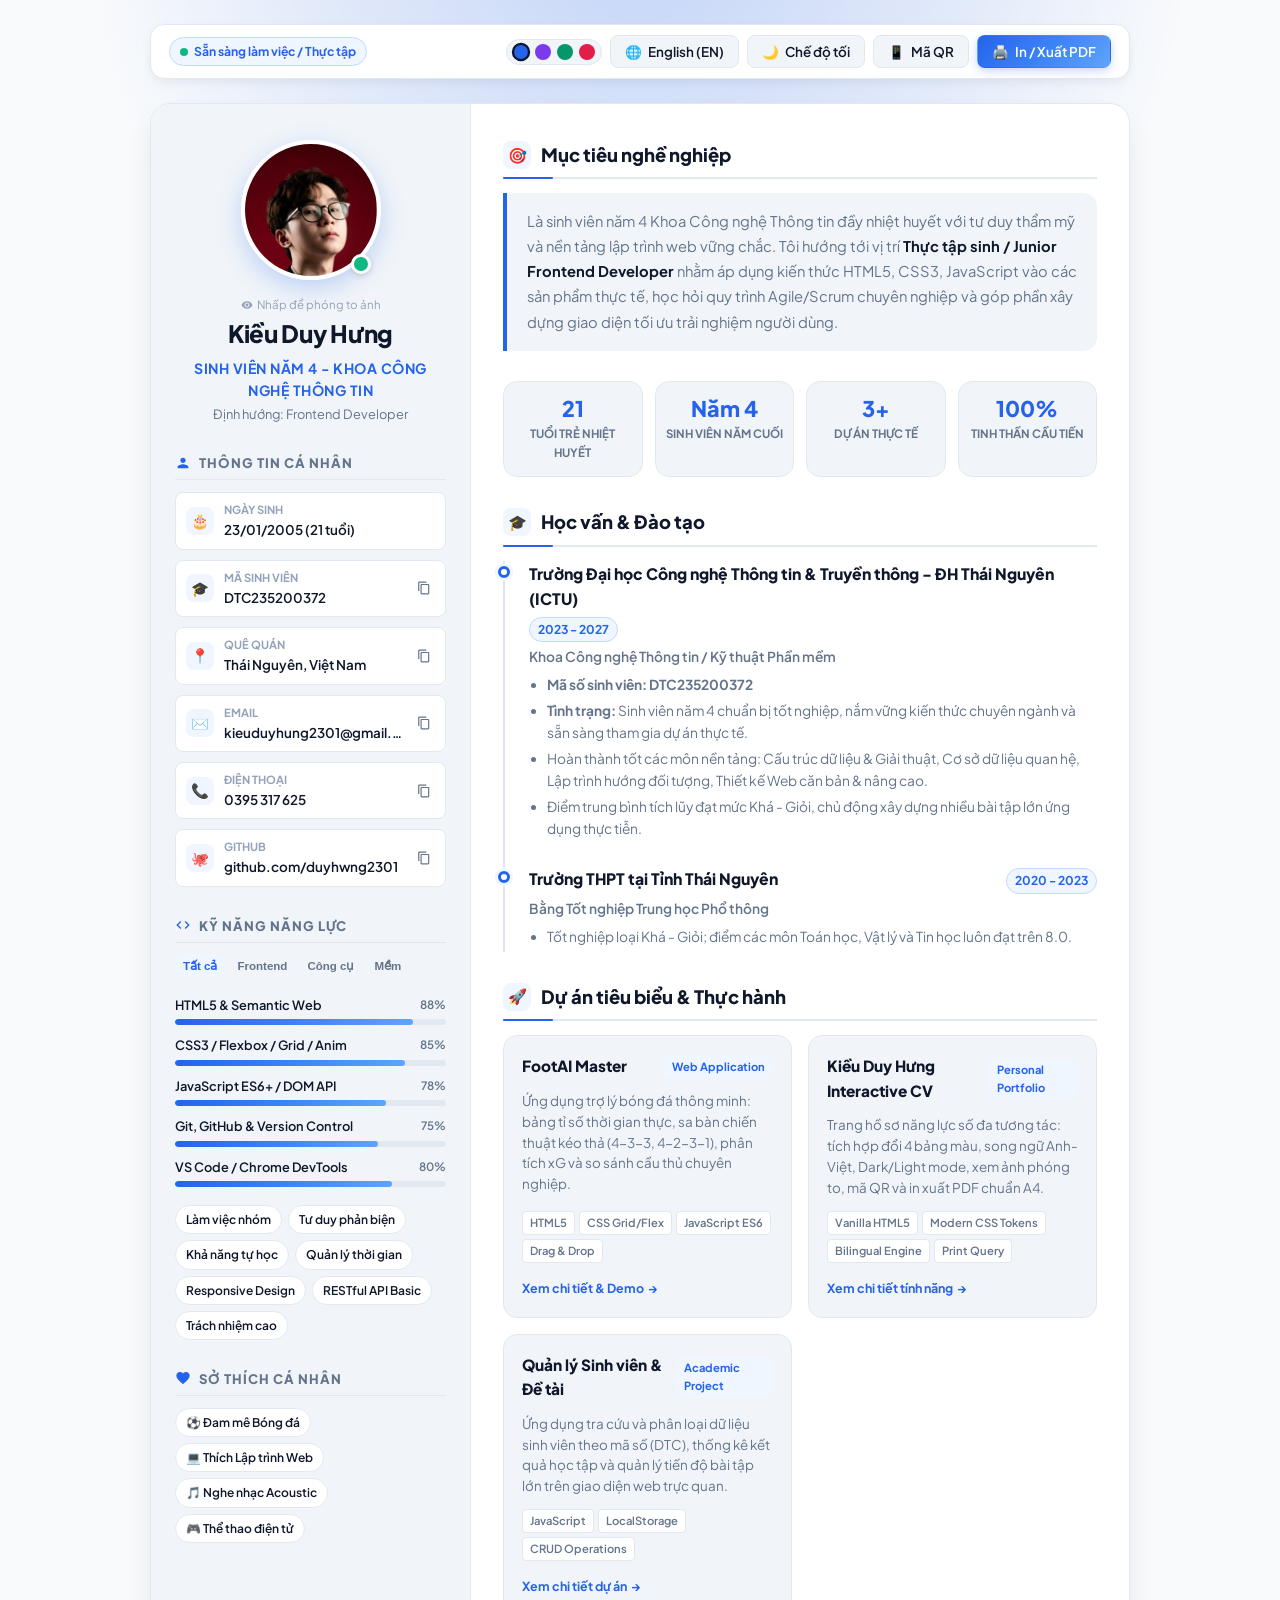
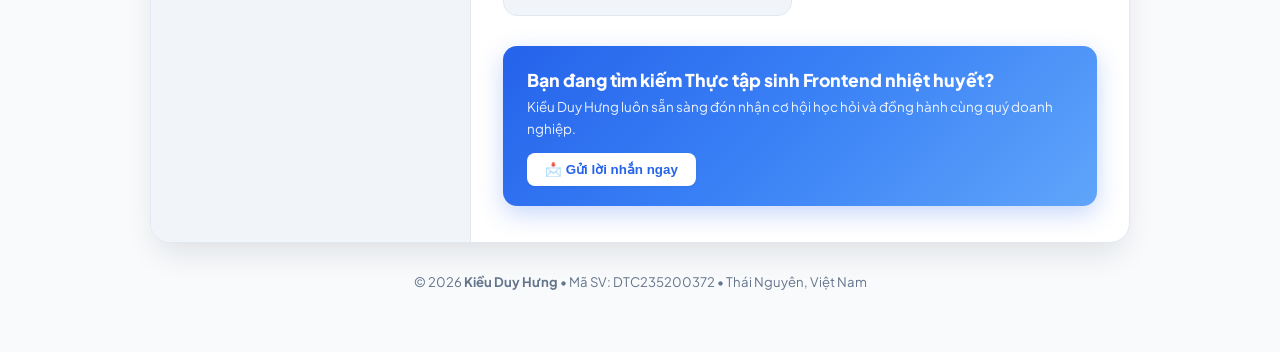
==== commit 06a74485: "update: Cap nhat thong tin sinh vien nam 4, Khoa Cong nghe Thong tin va SDT 0395317625" ====
--- a/cv.html
+++ b/cv.html
@@ -74,7 +74,7 @@
           <span data-vi="Nhấp để phóng to ảnh" data-en="Click to enlarge photo">Nhấp để phóng to ảnh</span>
         </div>
         <h1 class="profile-fullname">Kiều Duy Hưng</h1>
-        <div class="profile-headline" data-vi="Sinh viên Công nghệ Thông tin" data-en="IT Student & Software Engineer">Sinh viên Công nghệ Thông tin</div>
+        <div class="profile-headline" data-vi="Sinh viên năm 4 - Khoa Công nghệ Thông tin" data-en="Senior Student - Faculty of Information Technology">Sinh viên năm 4 - Khoa Công nghệ Thông tin</div>
         <div class="profile-subheadline" data-vi="Định hướng: Frontend Developer" data-en="Focus: Frontend Developer">Định hướng: Frontend Developer</div>
       </div>
 
@@ -147,10 +147,10 @@
               <div class="contact-icon">📞</div>
               <div class="contact-content">
                 <span class="contact-label" data-vi="Điện thoại" data-en="Phone">Điện thoại</span>
-                <span class="contact-value"><a href="tel:0987654321">0987 654 321</a></span>
+                <span class="contact-value"><a href="tel:0395317625">0395 317 625</a></span>
               </div>
             </div>
-            <button class="copy-mini-btn copy-trigger" data-copy-text="0987654321" title="Sao chép số điện thoại">
+            <button class="copy-mini-btn copy-trigger" data-copy-text="0395317625" title="Sao chép số điện thoại">
               <svg width="14" height="14" viewBox="0 0 24 24" fill="currentColor"><path d="M16 1H4c-1.1 0-2 .9-2 2v14h2V3h12V1zm3 4H8c-1.1 0-2 .9-2 2v14c0 1.1.9 2 2 2h11c1.1 0 2-.9 2-2V7c0-1.1-.9-2-2-2zm0 16H8V7h11v14z"/></svg>
             </button>
           </li>
@@ -267,8 +267,8 @@
           <span class="block-icon">🎯</span>
           <span data-vi="Mục tiêu nghề nghiệp" data-en="Career Objective">Mục tiêu nghề nghiệp</span>
         </h2>
-        <div class="objective-card" data-vi="Là sinh viên ngành Công nghệ Thông tin đầy nhiệt huyết với tư duy thẩm mỹ và nền tảng lập trình web vững chắc. Tôi hướng tới vị trí <strong>Thực tập sinh / Junior Frontend Developer</strong> nhằm áp dụng kiến thức HTML5, CSS3, JavaScript vào các sản phẩm thực tế, học hỏi quy trình Agile/Scrum chuyên nghiệp và góp phần xây dựng giao diện tối ưu trải nghiệm người dùng." data-en="An enthusiastic IT student with a strong eye for UI aesthetics and solid foundations in web development. I am seeking an <strong>Internship / Junior Frontend Developer</strong> position to apply HTML5, CSS3, and modern JavaScript in building real-world software products, adopting professional Agile/Scrum workflows, and elevating user experience.">
-          Là sinh viên ngành Công nghệ Thông tin đầy nhiệt huyết với tư duy thẩm mỹ và nền tảng lập trình web vững chắc. Tôi hướng tới vị trí <strong>Thực tập sinh / Junior Frontend Developer</strong> nhằm áp dụng kiến thức HTML5, CSS3, JavaScript vào các sản phẩm thực tế, học hỏi quy trình Agile/Scrum chuyên nghiệp và góp phần xây dựng giao diện tối ưu trải nghiệm người dùng.
+        <div class="objective-card" data-vi="Là sinh viên năm 4 Khoa Công nghệ Thông tin đầy nhiệt huyết với tư duy thẩm mỹ và nền tảng lập trình web vững chắc. Tôi hướng tới vị trí <strong>Thực tập sinh / Junior Frontend Developer</strong> nhằm áp dụng kiến thức HTML5, CSS3, JavaScript vào các sản phẩm thực tế, học hỏi quy trình Agile/Scrum chuyên nghiệp và góp phần xây dựng giao diện tối ưu trải nghiệm người dùng." data-en="A dedicated senior student from the Faculty of Information Technology with a strong eye for UI aesthetics and solid foundations in web development. I am seeking an <strong>Internship / Junior Frontend Developer</strong> position to apply HTML5, CSS3, and modern JavaScript in building real-world software products, adopting professional Agile/Scrum workflows, and elevating user experience.">
+          Là sinh viên năm 4 Khoa Công nghệ Thông tin đầy nhiệt huyết với tư duy thẩm mỹ và nền tảng lập trình web vững chắc. Tôi hướng tới vị trí <strong>Thực tập sinh / Junior Frontend Developer</strong> nhằm áp dụng kiến thức HTML5, CSS3, JavaScript vào các sản phẩm thực tế, học hỏi quy trình Agile/Scrum chuyên nghiệp và góp phần xây dựng giao diện tối ưu trải nghiệm người dùng.
         </div>
       </div>
 
@@ -279,8 +279,8 @@
           <div class="stat-text" data-vi="Tuổi trẻ nhiệt huyết" data-en="Years of Age">Tuổi trẻ nhiệt huyết</div>
         </div>
         <div class="stat-card">
-          <div class="stat-number">Năm 2</div>
-          <div class="stat-text" data-vi="Đang học Đại học" data-en="Sophomore Year">Đang học Đại học</div>
+          <div class="stat-number">Năm 4</div>
+          <div class="stat-text" data-vi="Sinh viên năm cuối" data-en="Senior Year">Sinh viên năm cuối</div>
         </div>
         <div class="stat-card">
           <div class="stat-number">3+</div>
@@ -305,9 +305,10 @@
               <h3 class="timeline-school" data-vi="Trường Đại học Công nghệ Thông tin & Truyền thông - ĐH Thái Nguyên (ICTU)" data-en="Thai Nguyen University of Information & Communication Technology (ICTU)">Trường Đại học Công nghệ Thông tin & Truyền thông - ĐH Thái Nguyên (ICTU)</h3>
               <span class="timeline-badge">2023 - 2027</span>
             </div>
-            <div class="timeline-major" data-vi="Chuyên ngành: Công nghệ Thông tin / Kỹ thuật Phần mềm" data-en="Major: Information Technology / Software Engineering">Chuyên ngành: Công nghệ Thông tin / Kỹ thuật Phần mềm</div>
+            <div class="timeline-major" data-vi="Khoa Công nghệ Thông tin / Kỹ thuật Phần mềm" data-en="Faculty of Information Technology / Software Engineering">Khoa Công nghệ Thông tin / Kỹ thuật Phần mềm</div>
             <ul class="timeline-notes">
               <li><strong data-vi="Mã số sinh viên:" data-en="Student ID:">Mã số sinh viên:</strong> <strong>DTC235200372</strong></li>
+              <li><strong data-vi="Tình trạng:" data-en="Status:">Tình trạng:</strong> <span data-vi="Sinh viên năm 4 chuẩn bị tốt nghiệp, nắm vững kiến thức chuyên ngành và sẵn sàng tham gia dự án thực tế." data-en="Senior year student preparing for graduation, solid in core curriculum and ready for full-time work.">Sinh viên năm 4 chuẩn bị tốt nghiệp, nắm vững kiến thức chuyên ngành và sẵn sàng tham gia dự án thực tế.</span></li>
               <li data-vi="Hoàn thành tốt các môn nền tảng: Cấu trúc dữ liệu & Giải thuật, Cơ sở dữ liệu quan hệ, Lập trình hướng đối tượng, Thiết kế Web căn bản & nâng cao." data-en="Successfully completed core courses: Data Structures & Algorithms, Relational Databases, OOP, Fundamental & Advanced Web Design.">Hoàn thành tốt các môn nền tảng: Cấu trúc dữ liệu & Giải thuật, Cơ sở dữ liệu quan hệ, Lập trình hướng đối tượng, Thiết kế Web căn bản & nâng cao.</li>
               <li data-vi="Điểm trung bình tích lũy đạt mức Khá - Giỏi, chủ động xây dựng nhiều bài tập lớn ứng dụng thực tiễn." data-en="Maintained Good/Very Good GPA, actively designed several practical semester term projects.">Điểm trung bình tích lũy đạt mức Khá - Giỏi, chủ động xây dựng nhiều bài tập lớn ứng dụng thực tiễn.</li>
             </ul>
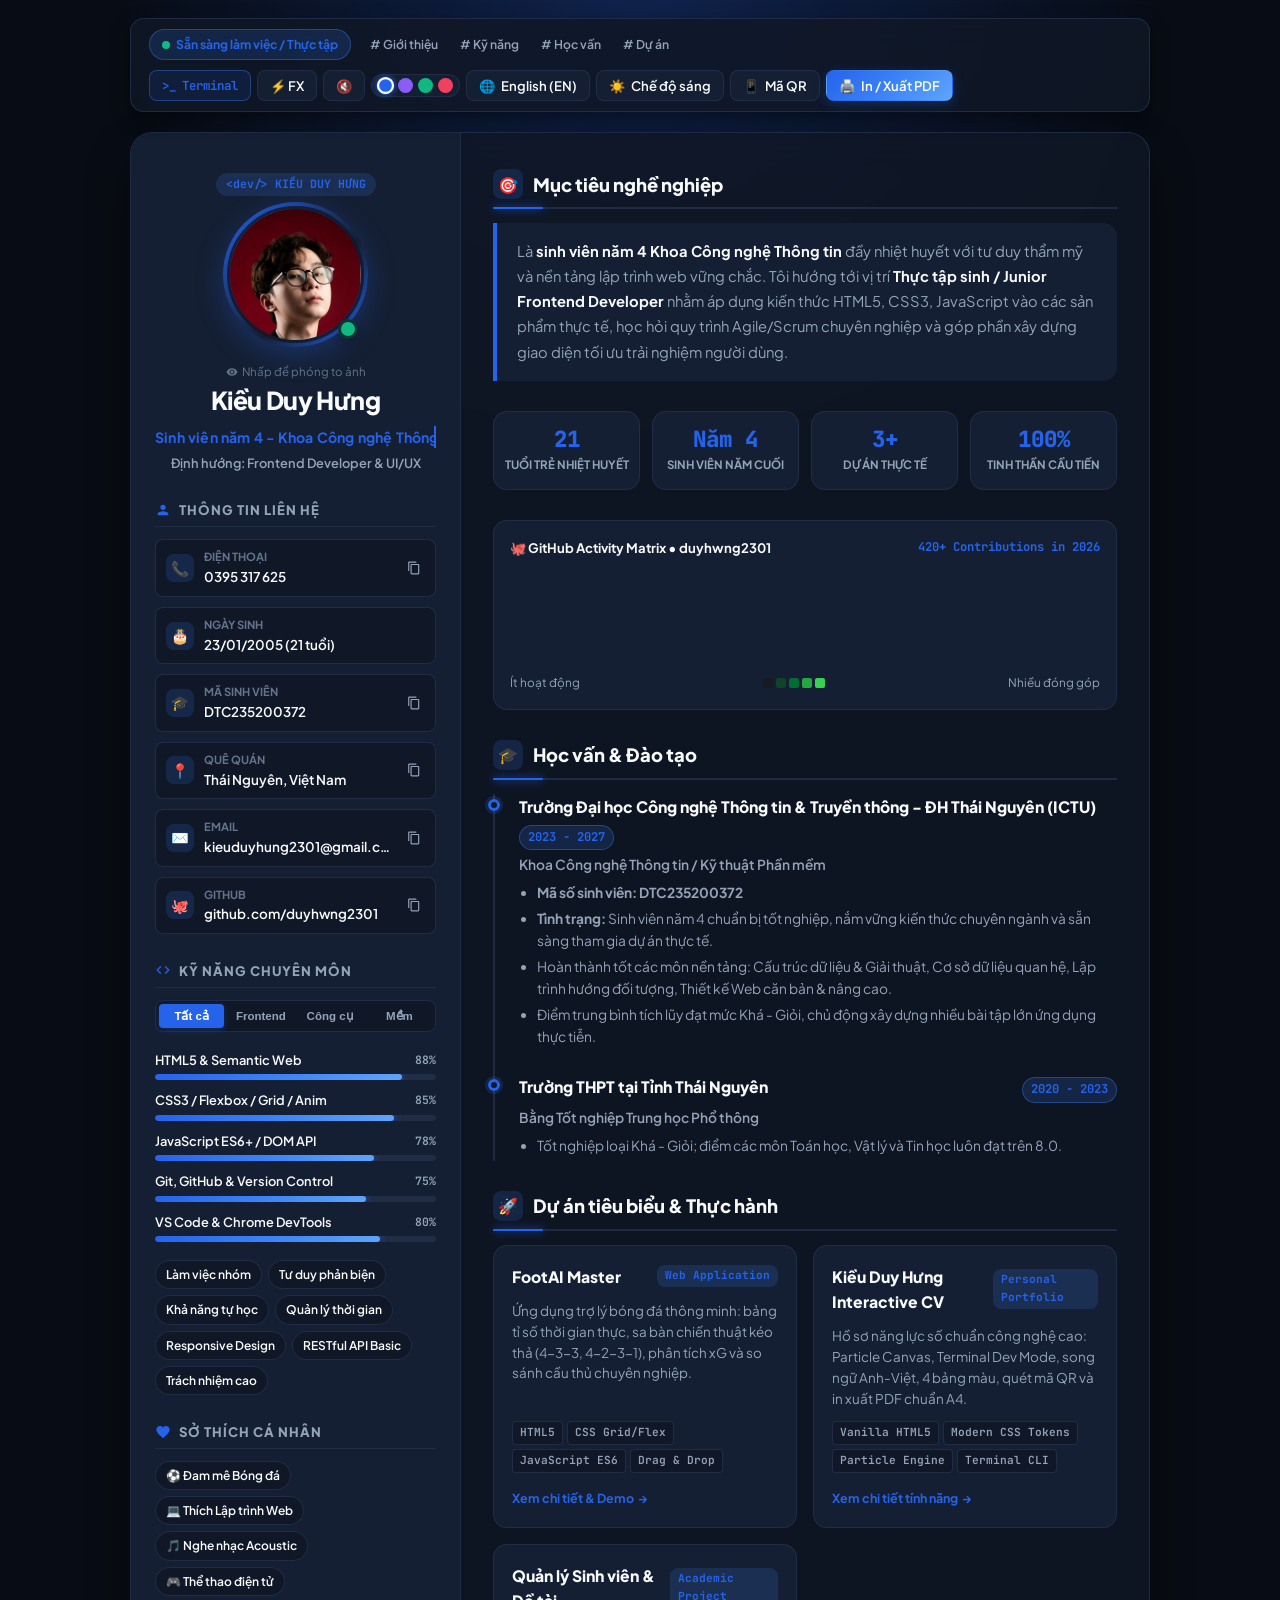
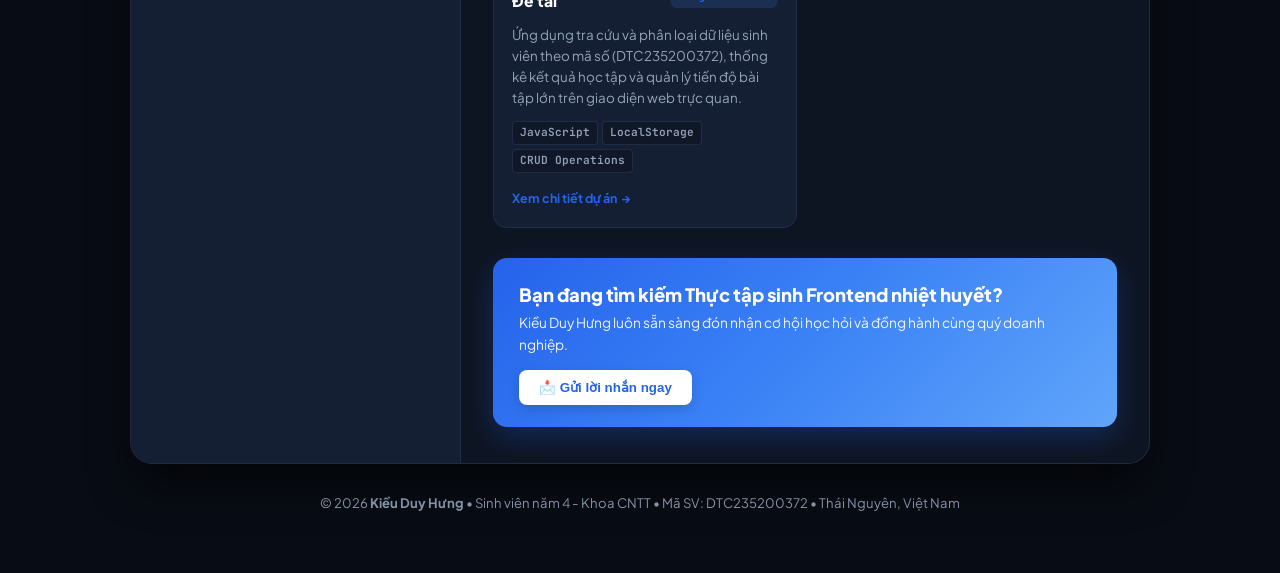
==== commit a5b035db: "feat: Nang cap giao dien cong nghe cao voi Particle Canvas, Developer Terminal, Typewriter va GitHub" ====
--- a/cv.html
+++ b/cv.html
@@ -1,21 +1,24 @@
 <!DOCTYPE html>
-<html lang="vi">
+<html lang="vi" data-theme="dark">
 <head>
   <meta charset="UTF-8">
   <meta name="viewport" content="width=device-width, initial-scale=1.0">
-  <title>Kiều Duy Hưng - Hồ Sơ Năng Lực (Interactive CV)</title>
-  <meta name="description" content="CV cá nhân trực tuyến của Kiều Duy Hưng - Sinh viên Công nghệ Thông tin, Mã SV DTC235200372, Thái Nguyên. Hỗ trợ song ngữ, đa chủ đề và tối ưu in ấn PDF.">
+  <title>Kiều Duy Hưng - Interactive High-Tech Digital CV</title>
+  <meta name="description" content="Hồ sơ năng lực cá nhân trực tuyến của Kiều Duy Hưng - Sinh viên năm 4 Khoa Công nghệ Thông tin (ICTU Thái Nguyên), Mã SV DTC235200372, SĐT 0395 317 625. Giao diện công nghệ cao, đa chủ đề, terminal dev mode và tối ưu in ấn PDF.">
   <link rel="icon" type="image/png" href="avatar.png">
 
-  <!-- Google Fonts: Plus Jakarta Sans -->
+  <!-- Google Fonts: Plus Jakarta Sans & JetBrains Mono -->
   <link rel="preconnect" href="https://fonts.googleapis.com">
   <link rel="preconnect" href="https://fonts.gstatic.com" crossorigin>
-  <link href="https://fonts.googleapis.com/css2?family=Plus+Jakarta+Sans:wght@400;500;600;700;800&display=swap" rel="stylesheet">
-
-  <!-- Custom CSS -->
+  <link href="https://fonts.googleapis.com/css2?family=JetBrains+Mono:wght@400;600;700;800&family=Plus+Jakarta+Sans:wght@400;500;600;700;800&display=swap" rel="stylesheet">
+
+  <!-- Custom Stylesheet -->
   <link rel="stylesheet" href="cv.css">
 </head>
 <body>
+
+  <!-- ==================== PARTICLES CANVAS BACKGROUND ==================== -->
+  <canvas id="techCanvas"></canvas>
 
   <!-- ==================== TOP FLOATING CONTROL BAR ==================== -->
   <header class="control-bar" id="topControlBar">
@@ -24,15 +27,38 @@
         <span class="pulse-dot"></span>
         <span data-vi="Sẵn sàng làm việc / Thực tập" data-en="Open to Work / Internship">Sẵn sàng làm việc / Thực tập</span>
       </div>
+
+      <!-- Quick Nav Pills -->
+      <nav class="nav-pills">
+        <a href="#about" class="nav-pill-link" data-vi="# Giới thiệu" data-en="# About"># Giới thiệu</a>
+        <a href="#skills" class="nav-pill-link" data-vi="# Kỹ năng" data-en="# Skills"># Kỹ năng</a>
+        <a href="#education" class="nav-pill-link" data-vi="# Học vấn" data-en="# Education"># Học vấn</a>
+        <a href="#projects" class="nav-pill-link" data-vi="# Dự án" data-en="# Projects"># Dự án</a>
+      </nav>
     </div>
 
     <div class="control-right">
+      <!-- Dev Terminal Trigger Button -->
+      <button class="btn btn-cyber" id="terminalBtn" title="Mở Developer Terminal">
+        <span>&gt;_</span> <span>Terminal</span>
+      </button>
+
+      <!-- Particle FX Toggle -->
+      <button class="btn btn-outline" id="fxToggleBtn" title="Bật/Tắt hiệu ứng hạt mạng lưới">
+        <span>⚡ FX</span>
+      </button>
+
+      <!-- Sound Toggle -->
+      <button class="btn btn-outline" id="sfxToggleBtn" title="Bật/Tắt âm thanh tương tác">
+        <span id="sfxIcon">🔊</span>
+      </button>
+
       <!-- Color Accent Picker -->
       <div class="color-picker" title="Chọn màu chủ đạo / Color Accent">
-        <div class="color-dot dot-blue active" data-color="blue" title="Xanh Công Nghệ (Blue)"></div>
-        <div class="color-dot dot-violet" data-color="violet" title="Tím Sáng Tạo (Violet)"></div>
-        <div class="color-dot dot-emerald" data-color="emerald" title="Xanh Lục Bảo (Emerald)"></div>
-        <div class="color-dot dot-rose" data-color="rose" title="Hồng Đam Mê (Rose)"></div>
+        <div class="color-dot dot-blue active" data-color="blue" title="Cyber Blue"></div>
+        <div class="color-dot dot-violet" data-color="violet" title="Neon Violet"></div>
+        <div class="color-dot dot-emerald" data-color="emerald" title="Emerald Green"></div>
+        <div class="color-dot dot-rose" data-color="rose" title="Cyber Rose"></div>
       </div>
 
       <!-- Language Toggle -->
@@ -42,7 +68,7 @@
 
       <!-- Theme Toggle -->
       <button class="btn btn-outline" id="themeToggleBtn" title="Chuyển đổi Sáng / Tối">
-        <span id="themeIcon">🌙</span> <span id="themeText" data-vi="Chế độ tối" data-en="Dark Mode">Chế độ tối</span>
+        <span id="themeIcon">☀️</span> <span id="themeText" data-vi="Chế độ sáng" data-en="Light Mode">Chế độ sáng</span>
       </button>
 
       <!-- QR Code Button -->
@@ -61,10 +87,11 @@
   <main class="cv-container" id="cvContainer">
 
     <!-- ==================== LEFT SIDEBAR ==================== -->
-    <aside class="cv-sidebar">
-
-      <!-- Profile Avatar & Title -->
+    <aside class="cv-sidebar" id="about">
+
+      <!-- Profile Avatar & Real Portrait -->
       <div class="profile-box">
+        <span class="profile-tag">&lt;dev/&gt; KIỀU DUY HƯNG</span>
         <div class="avatar-wrapper" id="avatarWrapper" title="Nhấp để xem ảnh đầy đủ">
           <img src="avatar.png" alt="Kiều Duy Hưng - Chân dung" class="avatar-img" id="avatarImg" onerror="this.src='assets/avatar.png'">
           <div class="avatar-status-badge" title="Đang hoạt động"></div>
@@ -73,21 +100,43 @@
           <svg width="12" height="12" viewBox="0 0 24 24" fill="currentColor"><path d="M12 4.5C7 4.5 2.73 7.61 1 12c1.73 4.39 6 7.5 11 7.5s9.27-3.11 11-7.5c-1.73-4.39-6-7.5-11-7.5zm0 12.5c-2.76 0-5-2.24-5-5s2.24-5 5-5 5 2.24 5 5-2.24 5-5 5zm0-8c-1.66 0-3 1.34-3 3s1.34 3 3 3 3-1.34 3-3-1.34-3-3-3z"/></svg>
           <span data-vi="Nhấp để phóng to ảnh" data-en="Click to enlarge photo">Nhấp để phóng to ảnh</span>
         </div>
+
         <h1 class="profile-fullname">Kiều Duy Hưng</h1>
-        <div class="profile-headline" data-vi="Sinh viên năm 4 - Khoa Công nghệ Thông tin" data-en="Senior Student - Faculty of Information Technology">Sinh viên năm 4 - Khoa Công nghệ Thông tin</div>
-        <div class="profile-subheadline" data-vi="Định hướng: Frontend Developer" data-en="Focus: Frontend Developer">Định hướng: Frontend Developer</div>
+
+        <!-- Typewriter Dynamic Role Display -->
+        <div class="typewriter-box">
+          <span id="typewriterText" class="typewriter-text">Sinh viên năm 4 - Khoa Công nghệ Thông tin</span>
+        </div>
+
+        <div class="profile-subheadline" data-vi="Định hướng: Frontend Developer & UI/UX" data-en="Focus: Frontend Developer & UI/UX">
+          Định hướng: Frontend Developer & UI/UX
+        </div>
       </div>
 
       <!-- Contact Information -->
-      <section class="side-block">
+      <section class="side-block" id="contact">
         <div class="side-header">
           <div class="side-header-left">
             <svg viewBox="0 0 24 24"><path d="M12 12c2.21 0 4-1.79 4-4s-1.79-4-4-4-4 1.79-4 4 1.79 4 4 4zm0 2c-2.67 0-8 1.34-8 4v2h16v-2c0-2.66-5.33-4-8-4z"/></svg>
-            <span data-vi="Thông tin cá nhân" data-en="Personal Details">Thông tin cá nhân</span>
+            <span data-vi="Thông tin liên hệ" data-en="Contact Details">Thông tin liên hệ</span>
           </div>
         </div>
 
         <ul class="contact-list">
+          <!-- Điện thoại (0395 317 625) -->
+          <li class="contact-row">
+            <div class="contact-left">
+              <div class="contact-icon">📞</div>
+              <div class="contact-content">
+                <span class="contact-label" data-vi="Điện thoại" data-en="Phone">Điện thoại</span>
+                <span class="contact-value"><a href="tel:0395317625">0395 317 625</a></span>
+              </div>
+            </div>
+            <button class="copy-mini-btn copy-trigger" data-copy-text="0395317625" title="Sao chép số điện thoại">
+              <svg width="14" height="14" viewBox="0 0 24 24" fill="currentColor"><path d="M16 1H4c-1.1 0-2 .9-2 2v14h2V3h12V1zm3 4H8c-1.1 0-2 .9-2 2v14c0 1.1.9 2 2 2h11c1.1 0 2-.9 2-2V7c0-1.1-.9-2-2-2zm0 16H8V7h11v14z"/></svg>
+            </button>
+          </li>
+
           <!-- Ngày sinh -->
           <li class="contact-row">
             <div class="contact-left">
@@ -141,20 +190,6 @@
             </button>
           </li>
 
-          <!-- Điện thoại -->
-          <li class="contact-row">
-            <div class="contact-left">
-              <div class="contact-icon">📞</div>
-              <div class="contact-content">
-                <span class="contact-label" data-vi="Điện thoại" data-en="Phone">Điện thoại</span>
-                <span class="contact-value"><a href="tel:0395317625">0395 317 625</a></span>
-              </div>
-            </div>
-            <button class="copy-mini-btn copy-trigger" data-copy-text="0395317625" title="Sao chép số điện thoại">
-              <svg width="14" height="14" viewBox="0 0 24 24" fill="currentColor"><path d="M16 1H4c-1.1 0-2 .9-2 2v14h2V3h12V1zm3 4H8c-1.1 0-2 .9-2 2v14c0 1.1.9 2 2 2h11c1.1 0 2-.9 2-2V7c0-1.1-.9-2-2-2zm0 16H8V7h11v14z"/></svg>
-            </button>
-          </li>
-
           <!-- GitHub Profile -->
           <li class="contact-row">
             <div class="contact-left">
@@ -172,11 +207,11 @@
       </section>
 
       <!-- Skills Section with Filter Tabs -->
-      <section class="side-block">
+      <section class="side-block" id="skills">
         <div class="side-header">
           <div class="side-header-left">
             <svg viewBox="0 0 24 24"><path d="M9.4 16.6L4.8 12l4.6-4.6L8 6l-6 6 6 6 1.4-1.4zm5.2 0l4.6-4.6-4.6-4.6L16 6l6 6-6 6-1.4-1.4z"/></svg>
-            <span data-vi="Kỹ năng năng lực" data-en="Skill Competence">Kỹ năng năng lực</span>
+            <span data-vi="Kỹ năng chuyên môn" data-en="Technical Competence">Kỹ năng chuyên môn</span>
           </div>
         </div>
 
@@ -222,7 +257,7 @@
 
           <div class="skill-item" data-category="tools">
             <div class="skill-item-info">
-              <span>VS Code / Chrome DevTools</span>
+              <span>VS Code & Chrome DevTools</span>
               <span class="skill-item-level">80%</span>
             </div>
             <div class="skill-track"><div class="skill-fill" style="width: 80%;"></div></div>
@@ -267,8 +302,8 @@
           <span class="block-icon">🎯</span>
           <span data-vi="Mục tiêu nghề nghiệp" data-en="Career Objective">Mục tiêu nghề nghiệp</span>
         </h2>
-        <div class="objective-card" data-vi="Là sinh viên năm 4 Khoa Công nghệ Thông tin đầy nhiệt huyết với tư duy thẩm mỹ và nền tảng lập trình web vững chắc. Tôi hướng tới vị trí <strong>Thực tập sinh / Junior Frontend Developer</strong> nhằm áp dụng kiến thức HTML5, CSS3, JavaScript vào các sản phẩm thực tế, học hỏi quy trình Agile/Scrum chuyên nghiệp và góp phần xây dựng giao diện tối ưu trải nghiệm người dùng." data-en="A dedicated senior student from the Faculty of Information Technology with a strong eye for UI aesthetics and solid foundations in web development. I am seeking an <strong>Internship / Junior Frontend Developer</strong> position to apply HTML5, CSS3, and modern JavaScript in building real-world software products, adopting professional Agile/Scrum workflows, and elevating user experience.">
-          Là sinh viên năm 4 Khoa Công nghệ Thông tin đầy nhiệt huyết với tư duy thẩm mỹ và nền tảng lập trình web vững chắc. Tôi hướng tới vị trí <strong>Thực tập sinh / Junior Frontend Developer</strong> nhằm áp dụng kiến thức HTML5, CSS3, JavaScript vào các sản phẩm thực tế, học hỏi quy trình Agile/Scrum chuyên nghiệp và góp phần xây dựng giao diện tối ưu trải nghiệm người dùng.
+        <div class="objective-card" data-vi="Là <strong>sinh viên năm 4 Khoa Công nghệ Thông tin</strong> đầy nhiệt huyết với tư duy thẩm mỹ và nền tảng lập trình web vững chắc. Tôi hướng tới vị trí <strong>Thực tập sinh / Junior Frontend Developer</strong> nhằm áp dụng kiến thức HTML5, CSS3, JavaScript vào các sản phẩm thực tế, học hỏi quy trình Agile/Scrum chuyên nghiệp và góp phần xây dựng giao diện tối ưu trải nghiệm người dùng." data-en="A dedicated <strong>senior student from the Faculty of Information Technology</strong> with a strong eye for UI aesthetics and solid foundations in web development. I am seeking an <strong>Internship / Junior Frontend Developer</strong> position to apply HTML5, CSS3, and modern JavaScript in building real-world software products, adopting professional Agile/Scrum workflows, and elevating user experience.">
+          Là <strong>sinh viên năm 4 Khoa Công nghệ Thông tin</strong> đầy nhiệt huyết với tư duy thẩm mỹ và nền tảng lập trình web vững chắc. Tôi hướng tới vị trí <strong>Thực tập sinh / Junior Frontend Developer</strong> nhằm áp dụng kiến thức HTML5, CSS3, JavaScript vào các sản phẩm thực tế, học hỏi quy trình Agile/Scrum chuyên nghiệp và góp phần xây dựng giao diện tối ưu trải nghiệm người dùng.
         </div>
       </div>
 
@@ -292,8 +327,30 @@
         </div>
       </div>
 
+      <!-- GitHub Activity Heatmap Simulation -->
+      <div class="github-heatmap-box">
+        <div class="heatmap-header">
+          <span>🐙 GitHub Activity Matrix • duyhwng2301</span>
+          <span style="color:var(--primary); font-family:var(--font-mono); font-size:0.76rem;">420+ Contributions in 2026</span>
+        </div>
+        <div class="heatmap-grid" id="githubHeatmapGrid">
+          <!-- Populated by script.js -->
+        </div>
+        <div class="heatmap-footer">
+          <span>Ít hoạt động</span>
+          <div style="display:flex; align-items:center; gap:3px;">
+            <div class="heat-cell"></div>
+            <div class="heat-cell heat-l1"></div>
+            <div class="heat-cell heat-l2"></div>
+            <div class="heat-cell heat-l3"></div>
+            <div class="heat-cell heat-l4"></div>
+          </div>
+          <span>Nhiều đóng góp</span>
+        </div>
+      </div>
+
       <!-- Học vấn & Đào tạo -->
-      <div class="main-block">
+      <div class="main-block" id="education">
         <h2 class="block-title">
           <span class="block-icon">🎓</span>
           <span data-vi="Học vấn & Đào tạo" data-en="Education & Training">Học vấn & Đào tạo</span>
@@ -329,7 +386,7 @@
       </div>
 
       <!-- Dự án thực tế (Interactive Cards with Modal Details) -->
-      <div class="main-block">
+      <div class="main-block" id="projects">
         <h2 class="block-title">
           <span class="block-icon">🚀</span>
           <span data-vi="Dự án tiêu biểu & Thực hành" data-en="Featured Projects">Dự án tiêu biểu & Thực hành</span>
@@ -363,14 +420,14 @@
               <h3 class="project-title">Kiều Duy Hưng Interactive CV</h3>
               <span class="project-type-tag">Personal Portfolio</span>
             </div>
-            <p class="project-summary" data-vi="Trang hồ sơ năng lực số đa tương tác: tích hợp đổi 4 bảng màu, song ngữ Anh-Việt, Dark/Light mode, xem ảnh phóng to, mã QR và in xuất PDF chuẩn A4." data-en="Digital resume & portfolio: 4 theme presets, bilingual EN/VI support, dark mode, high-res portrait lightbox, QR code and A4-standard PDF export.">
-              Trang hồ sơ năng lực số đa tương tác: tích hợp đổi 4 bảng màu, song ngữ Anh-Việt, Dark/Light mode, xem ảnh phóng to, mã QR và in xuất PDF chuẩn A4.
+            <p class="project-summary" data-vi="Hồ sơ năng lực số chuẩn công nghệ cao: Particle Canvas, Terminal Dev Mode, song ngữ Anh-Việt, 4 bảng màu, quét mã QR và in xuất PDF chuẩn A4." data-en="Digital resume & portfolio: Particle canvas, Terminal dev mode, 4 theme presets, bilingual EN/VI support, dark mode, high-res portrait, QR code and A4-standard PDF export.">
+              Hồ sơ năng lực số chuẩn công nghệ cao: Particle Canvas, Terminal Dev Mode, song ngữ Anh-Việt, 4 bảng màu, quét mã QR và in xuất PDF chuẩn A4.
             </p>
             <div class="project-tech-tags">
               <span class="tech-badge">Vanilla HTML5</span>
               <span class="tech-badge">Modern CSS Tokens</span>
-              <span class="tech-badge">Bilingual Engine</span>
-              <span class="tech-badge">Print Query</span>
+              <span class="tech-badge">Particle Engine</span>
+              <span class="tech-badge">Terminal CLI</span>
             </div>
             <div class="project-action-link">
               <span data-vi="Xem chi tiết tính năng" data-en="View feature breakdown">Xem chi tiết tính năng</span> →
@@ -383,8 +440,8 @@
               <h3 class="project-title" data-vi="Quản lý Sinh viên & Đề tài" data-en="Student Management Mini-App">Quản lý Sinh viên & Đề tài</h3>
               <span class="project-type-tag">Academic Project</span>
             </div>
-            <p class="project-summary" data-vi="Ứng dụng tra cứu và phân loại dữ liệu sinh viên theo mã số (DTC), thống kê kết quả học tập và quản lý tiến độ bài tập lớn trên giao diện web trực quan." data-en="Web-based student record tool: quick search by Student ID (DTC), academic grading metrics, and term project status tracking.">
-              Ứng dụng tra cứu và phân loại dữ liệu sinh viên theo mã số (DTC), thống kê kết quả học tập và quản lý tiến độ bài tập lớn trên giao diện web trực quan.
+            <p class="project-summary" data-vi="Ứng dụng tra cứu và phân loại dữ liệu sinh viên theo mã số (DTC235200372), thống kê kết quả học tập và quản lý tiến độ bài tập lớn trên giao diện web trực quan." data-en="Web-based student record tool: quick search by Student ID (DTC235200372), academic grading metrics, and term project status tracking.">
+              Ứng dụng tra cứu và phân loại dữ liệu sinh viên theo mã số (DTC235200372), thống kê kết quả học tập và quản lý tiến độ bài tập lớn trên giao diện web trực quan.
             </p>
             <div class="project-tech-tags">
               <span class="tech-badge">JavaScript</span>
@@ -413,17 +470,42 @@
   </main>
 
   <footer class="cv-bottom">
-    <p>© 2026 <strong>Kiều Duy Hưng</strong> • <span data-vi="Mã SV:" data-en="Student ID:">Mã SV:</span> DTC235200372 • Thái Nguyên, Việt Nam</p>
+    <p>© 2026 <strong>Kiều Duy Hưng</strong> • <span data-vi="Sinh viên năm 4 - Khoa CNTT" data-en="Senior Student - Faculty of IT">Sinh viên năm 4 - Khoa CNTT</span> • <span data-vi="Mã SV:" data-en="Student ID:">Mã SV:</span> DTC235200372 • Thái Nguyên, Việt Nam</p>
   </footer>
 
   <!-- ==================== MODALS ==================== -->
 
-  <!-- 1. Avatar Lightbox Modal -->
+  <!-- 1. Developer Terminal Modal -->
+  <div class="modal-overlay" id="modalTerminal">
+    <div class="modal-card terminal-modal-card">
+      <div class="terminal-header-bar">
+        <div class="terminal-mac-btns">
+          <span class="mac-btn mac-close" title="Đóng"></span>
+          <span class="mac-btn mac-min"></span>
+          <span class="mac-btn mac-max"></span>
+        </div>
+        <div class="terminal-title-text">hung@ictu-terminal: ~ (bash)</div>
+        <button class="modal-close-btn" style="position:static; width:24px; height:24px; font-size:0.9rem;" title="Đóng">&times;</button>
+      </div>
+      <div class="terminal-body" id="termBody">
+        <div class="term-output" id="termOutput">
+          <div class="term-cyan">=== CHÀO MỪNG ĐẾN VỚI TERMINAL KIỀU DUY HƯNG ===</div>
+          <div class="term-dim">Gõ <span class="term-green">'help'</span> để xem tất cả câu lệnh khả dụng (bio, skills, projects, contact, sudo hire, clear).</div>
+        </div>
+        <div class="term-input-row">
+          <span class="term-prompt">hung@ictu:~$</span>
+          <input type="text" class="term-input-field" id="termInput" placeholder="gõ lệnh tại đây (vd: help, bio, contact)..." autocomplete="off" spellcheck="false">
+        </div>
+      </div>
+    </div>
+  </div>
+
+  <!-- 2. Avatar Lightbox Modal -->
   <div class="modal-overlay" id="modalAvatar">
     <div class="modal-card" style="text-align: center;">
       <button class="modal-close-btn" title="Đóng">&times;</button>
       <h3 class="modal-title">Kiều Duy Hưng</h3>
-      <p style="font-size:0.84rem; color:var(--text-muted); margin-bottom:12px;" data-vi="Chân dung cá nhân (2005 - 21 tuổi - Thái Nguyên)" data-en="Personal Portrait (Born 2005 - Thai Nguyen)">Chân dung cá nhân (2005 - 21 tuổi - Thái Nguyên)</p>
+      <p style="font-size:0.84rem; color:var(--text-muted); margin-bottom:12px;" data-vi="Chân dung cá nhân (Sinh viên năm 4 Khoa CNTT - Thái Nguyên)" data-en="Personal Portrait (Senior Student - Faculty of IT)">Chân dung cá nhân (Sinh viên năm 4 Khoa CNTT - Thái Nguyên)</p>
       <img src="avatar.png" alt="Kiều Duy Hưng Full Portrait" class="avatar-lightbox-img" onerror="this.src='assets/avatar.png'">
       <div style="margin-top: 14px;">
         <a href="avatar.png" download="Kieu_Duy_Hung_Avatar.png" class="btn btn-outline">⬇️ <span data-vi="Tải ảnh về máy" data-en="Download Photo">Tải ảnh về máy</span></a>
@@ -431,7 +513,7 @@
     </div>
   </div>
 
-  <!-- 2. QR Code Modal -->
+  <!-- 3. QR Code Modal -->
   <div class="modal-overlay" id="modalQR">
     <div class="modal-card" style="text-align: center;">
       <button class="modal-close-btn" title="Đóng">&times;</button>
@@ -440,22 +522,17 @@
         Mở camera điện thoại hoặc Zalo để quét trực tiếp link GitHub Pages của Kiều Duy Hưng
       </p>
       <div class="qr-display-box">
-        <!-- High-contrast SVG QR Code pointing to GitHub Pages -->
         <svg width="190" height="190" viewBox="0 0 33 33" shape-rendering="crispEdges">
           <rect width="33" height="33" fill="#ffffff"/>
-          <!-- Position Detection Patterns (Top-Left) -->
           <rect x="2" y="2" width="7" height="7" fill="#0f172a"/>
           <rect x="3" y="3" width="5" height="5" fill="#ffffff"/>
           <rect x="4" y="4" width="3" height="3" fill="#0f172a"/>
-          <!-- Position Detection Patterns (Top-Right) -->
           <rect x="24" y="2" width="7" height="7" fill="#0f172a"/>
           <rect x="25" y="3" width="5" height="5" fill="#ffffff"/>
           <rect x="26" y="4" width="3" height="3" fill="#0f172a"/>
-          <!-- Position Detection Patterns (Bottom-Left) -->
           <rect x="2" y="24" width="7" height="7" fill="#0f172a"/>
           <rect x="3" y="25" width="5" height="5" fill="#ffffff"/>
           <rect x="4" y="26" width="3" height="3" fill="#0f172a"/>
-          <!-- Data modules pattern -->
           <rect x="11" y="2" width="2" height="1" fill="#0f172a"/>
           <rect x="15" y="2" width="3" height="1" fill="#0f172a"/>
           <rect x="20" y="2" width="2" height="1" fill="#0f172a"/>
@@ -499,18 +576,16 @@
     </div>
   </div>
 
-  <!-- 3. Dynamic Project Details Modal -->
+  <!-- 4. Dynamic Project Details Modal -->
   <div class="modal-overlay" id="modalProject">
     <div class="modal-card">
       <button class="modal-close-btn" title="Đóng">&times;</button>
       <h3 class="modal-title" id="projectModalTitle">Chi Tiết Dự Án</h3>
-      <div class="modal-content-body" id="projectModalBody">
-        <!-- Content injected dynamically by script.js -->
-      </div>
+      <div class="modal-content-body" id="projectModalBody"></div>
     </div>
   </div>
 
-  <!-- 4. Contact Message Modal -->
+  <!-- 5. Contact Message Modal -->
   <div class="modal-overlay" id="modalContact">
     <div class="modal-card">
       <button class="modal-close-btn" title="Đóng">&times;</button>
--- a/cv.css
+++ b/cv.css
@@ -1,29 +1,30 @@
 /* ==========================================================================
    CV Cá Nhân - Kiều Duy Hưng
-   Modern, Interactive, Multi-Feature & Print-Ready Stylesheet
+   Ultra-Modern, Cyberpunk/Tech Aesthetic, Interactive & Print-Ready CSS
    ========================================================================== */
 
 /* --- Design Tokens & Themes --- */
 :root {
   --font-primary: 'Plus Jakarta Sans', -apple-system, BlinkMacSystemFont, 'Segoe UI', Roboto, sans-serif;
+  --font-mono: 'JetBrains Mono', 'Fira Code', 'Courier New', monospace;
   
-  /* Dynamic Primary Color (Mặc định: Xanh công nghệ) */
+  /* Dynamic Primary Color (Mặc định: Cyber Blue) */
   --primary: #2563eb;
   --primary-hover: #1d4ed8;
   --primary-gradient: linear-gradient(135deg, #2563eb 0%, #3b82f6 50%, #60a5fa 100%);
   --primary-light: #eff6ff;
   --primary-border: #bfdbfe;
-  --primary-glow: rgba(37, 99, 235, 0.25);
+  --primary-glow: rgba(37, 99, 235, 0.28);
   
   /* Neutral Palette - Light Mode */
   --bg-page: #f8fafc;
-  --bg-card: #ffffff;
+  --bg-card: rgba(255, 255, 255, 0.88);
   --bg-card-subtle: #f1f5f9;
   --bg-card-hover: #e2e8f0;
   --text-main: #0f172a;
   --text-muted: #64748b;
   --text-light: #94a3b8;
-  --border-color: #e2e8f0;
+  --border-color: rgba(226, 232, 240, 0.85);
   --border-subtle: #cbd5e1;
   
   /* Status Colors */
@@ -33,76 +34,80 @@
   --info: #0284c7;
 
   /* Shadows & Radius */
-  --shadow-sm: 0 1px 3px rgba(0, 0, 0, 0.05);
-  --shadow-md: 0 4px 12px -2px rgba(15, 23, 42, 0.08);
-  --shadow-lg: 0 16px 32px -8px rgba(15, 23, 42, 0.12);
+  --shadow-sm: 0 2px 4px rgba(0, 0, 0, 0.04);
+  --shadow-md: 0 6px 18px -3px rgba(15, 23, 42, 0.08);
+  --shadow-lg: 0 20px 40px -10px rgba(15, 23, 42, 0.12);
+  --shadow-glow: 0 0 25px var(--primary-glow);
   --radius-sm: 8px;
   --radius-md: 14px;
-  --radius-lg: 20px;
+  --radius-lg: 22px;
   --radius-full: 9999px;
   --transition: all 0.25s cubic-bezier(0.4, 0, 0.2, 1);
 }
 
 /* Color Presets */
 [data-color="violet"] {
-  --primary: #7c3aed;
-  --primary-hover: #6d28d9;
+  --primary: #8b5cf6;
+  --primary-hover: #7c3aed;
   --primary-gradient: linear-gradient(135deg, #7c3aed 0%, #8b5cf6 50%, #a78bfa 100%);
   --primary-light: #f5f3ff;
   --primary-border: #ddd6fe;
-  --primary-glow: rgba(124, 58, 237, 0.25);
+  --primary-glow: rgba(139, 92, 246, 0.28);
 }
 
 [data-color="emerald"] {
-  --primary: #059669;
-  --primary-hover: #047857;
+  --primary: #10b981;
+  --primary-hover: #059669;
   --primary-gradient: linear-gradient(135deg, #059669 0%, #10b981 50%, #34d399 100%);
   --primary-light: #ecfdf5;
   --primary-border: #a7f3d0;
-  --primary-glow: rgba(5, 150, 105, 0.25);
+  --primary-glow: rgba(16, 185, 129, 0.28);
 }
 
 [data-color="rose"] {
-  --primary: #e11d48;
-  --primary-hover: #be123c;
+  --primary: #f43f5e;
+  --primary-hover: #e11d48;
   --primary-gradient: linear-gradient(135deg, #e11d48 0%, #f43f5e 50%, #fb7185 100%);
   --primary-light: #fff1f2;
   --primary-border: #fecdd3;
-  --primary-glow: rgba(225, 29, 72, 0.25);
-}
-
-/* Dark Mode Theme */
+  --primary-glow: rgba(244, 63, 94, 0.28);
+}
+
+/* Dark Mode Theme (Cyberpunk / Deep Tech Slate) */
 [data-theme="dark"] {
-  --bg-page: #0b0f19;
-  --bg-card: #131b2e;
-  --bg-card-subtle: #19233c;
-  --bg-card-hover: #222f4c;
+  --bg-page: #080c14;
+  --bg-card: rgba(17, 24, 39, 0.82);
+  --bg-card-subtle: #151f33;
+  --bg-card-hover: #1e2c47;
   --text-main: #f8fafc;
   --text-muted: #94a3b8;
   --text-light: #64748b;
-  --border-color: #243049;
+  --border-color: rgba(36, 48, 73, 0.85);
   --border-subtle: #334155;
-  --primary-light: rgba(59, 130, 246, 0.15);
-  --primary-border: rgba(59, 130, 246, 0.35);
-  --shadow-sm: 0 1px 3px rgba(0, 0, 0, 0.3);
-  --shadow-md: 0 4px 14px -2px rgba(0, 0, 0, 0.4);
-  --shadow-lg: 0 16px 36px -8px rgba(0, 0, 0, 0.6);
+  --primary-light: rgba(59, 130, 246, 0.16);
+  --primary-border: rgba(59, 130, 246, 0.38);
+  --shadow-sm: 0 2px 4px rgba(0, 0, 0, 0.35);
+  --shadow-md: 0 6px 20px -3px rgba(0, 0, 0, 0.55);
+  --shadow-lg: 0 24px 48px -10px rgba(0, 0, 0, 0.75);
 }
 
 [data-theme="dark"][data-color="violet"] {
-  --primary: #8b5cf6;
-  --primary-light: rgba(139, 92, 246, 0.15);
-  --primary-border: rgba(139, 92, 246, 0.35);
+  --primary: #a78bfa;
+  --primary-light: rgba(167, 139, 250, 0.16);
+  --primary-border: rgba(167, 139, 250, 0.38);
+  --primary-glow: rgba(167, 139, 250, 0.3);
 }
 [data-theme="dark"][data-color="emerald"] {
-  --primary: #10b981;
-  --primary-light: rgba(16, 185, 129, 0.15);
-  --primary-border: rgba(16, 185, 129, 0.35);
+  --primary: #34d399;
+  --primary-light: rgba(52, 211, 153, 0.16);
+  --primary-border: rgba(52, 211, 153, 0.38);
+  --primary-glow: rgba(52, 211, 153, 0.3);
 }
 [data-theme="dark"][data-color="rose"] {
-  --primary: #f43f5e;
-  --primary-light: rgba(244, 63, 94, 0.15);
-  --primary-border: rgba(244, 63, 94, 0.35);
+  --primary: #fb7185;
+  --primary-light: rgba(251, 113, 133, 0.16);
+  --primary-border: rgba(251, 113, 133, 0.38);
+  --primary-glow: rgba(251, 113, 133, 0.3);
 }
 
 /* --- Base & Reset --- */
@@ -122,35 +127,52 @@
   color: var(--text-main);
   line-height: 1.6;
   min-height: 100vh;
-  padding: 24px 16px 60px 16px;
+  padding: 18px 16px 60px 16px;
   transition: background-color 0.3s ease, color 0.3s ease;
   position: relative;
   overflow-x: hidden;
 }
 
-/* Subtle Animated Background Mesh */
+/* --- Interactive Particle Canvas Background --- */
+#techCanvas {
+  position: fixed;
+  top: 0;
+  left: 0;
+  width: 100vw;
+  height: 100vh;
+  pointer-events: none;
+  z-index: 0;
+  opacity: 0.6;
+  transition: opacity 0.4s ease;
+}
+
+body.fx-disabled #techCanvas {
+  display: none !important;
+}
+
+/* Glowing Top Ambient Beam */
 body::before {
   content: '';
   position: fixed;
   top: 0;
-  left: 0;
-  right: 0;
-  height: 380px;
-  background: radial-gradient(circle at 50% -20%, var(--primary-glow), transparent 70%);
+  left: 10%;
+  right: 10%;
+  height: 420px;
+  background: radial-gradient(ellipse at 50% -10%, var(--primary-glow), transparent 75%);
   pointer-events: none;
   z-index: 0;
   transition: background 0.3s ease;
 }
 
-/* --- Floating Control Bar --- */
+/* ==================== CONTROL BAR ==================== */
 .control-bar {
   position: sticky;
-  top: 16px;
-  max-width: 980px;
-  margin: 0 auto 24px auto;
+  top: 14px;
+  max-width: 1020px;
+  margin: 0 auto 20px auto;
   background: var(--bg-card);
-  backdrop-filter: blur(12px);
-  -webkit-backdrop-filter: blur(12px);
+  backdrop-filter: blur(16px);
+  -webkit-backdrop-filter: blur(16px);
   padding: 10px 18px;
   border-radius: var(--radius-md);
   border: 1px solid var(--border-color);
@@ -159,14 +181,16 @@
   justify-content: space-between;
   align-items: center;
   flex-wrap: wrap;
-  gap: 12px;
+  gap: 10px;
   z-index: 100;
+  transition: var(--transition);
 }
 
 .control-left {
   display: flex;
   align-items: center;
   gap: 10px;
+  flex-wrap: wrap;
 }
 
 .live-badge {
@@ -175,7 +199,7 @@
   gap: 6px;
   background: var(--primary-light);
   color: var(--primary);
-  padding: 4px 10px;
+  padding: 5px 12px;
   border-radius: var(--radius-full);
   font-size: 0.76rem;
   font-weight: 700;
@@ -193,14 +217,35 @@
 
 @keyframes pulseAnim {
   0% { transform: scale(0.95); box-shadow: 0 0 0 0 rgba(16, 185, 129, 0.7); }
-  70% { transform: scale(1); box-shadow: 0 0 0 7px rgba(16, 185, 129, 0); }
+  70% { transform: scale(1); box-shadow: 0 0 0 8px rgba(16, 185, 129, 0); }
   100% { transform: scale(0.95); box-shadow: 0 0 0 0 rgba(16, 185, 129, 0); }
 }
 
+/* Quick Nav Jump Pills */
+.nav-pills {
+  display: flex;
+  gap: 4px;
+}
+
+.nav-pill-link {
+  font-size: 0.76rem;
+  font-weight: 600;
+  color: var(--text-muted);
+  text-decoration: none;
+  padding: 4px 9px;
+  border-radius: var(--radius-sm);
+  transition: var(--transition);
+}
+
+.nav-pill-link:hover {
+  color: var(--primary);
+  background: var(--primary-light);
+}
+
 .control-right {
   display: flex;
   align-items: center;
-  gap: 8px;
+  gap: 6px;
   flex-wrap: wrap;
 }
 
@@ -208,16 +253,16 @@
 .color-picker {
   display: flex;
   align-items: center;
-  gap: 6px;
-  padding: 4px 6px;
+  gap: 5px;
+  padding: 3px 6px;
   background: var(--bg-card-subtle);
   border-radius: var(--radius-full);
   border: 1px solid var(--border-color);
 }
 
 .color-dot {
-  width: 16px;
-  height: 16px;
+  width: 15px;
+  height: 15px;
   border-radius: 50%;
   cursor: pointer;
   border: 2px solid transparent;
@@ -225,18 +270,19 @@
 }
 
 .color-dot:hover {
-  transform: scale(1.2);
+  transform: scale(1.25);
 }
 
 .color-dot.active {
   border-color: var(--text-main);
   transform: scale(1.15);
+  box-shadow: 0 0 6px var(--primary);
 }
 
 .dot-blue { background: #2563eb; }
-.dot-violet { background: #7c3aed; }
-.dot-emerald { background: #059669; }
-.dot-rose { background: #e11d48; }
+.dot-violet { background: #8b5cf6; }
+.dot-emerald { background: #10b981; }
+.dot-rose { background: #f43f5e; }
 
 /* Control Buttons */
 .btn {
@@ -244,8 +290,8 @@
   align-items: center;
   justify-content: center;
   gap: 6px;
-  padding: 7px 14px;
-  font-size: 0.84rem;
+  padding: 6px 12px;
+  font-size: 0.82rem;
   font-weight: 600;
   font-family: inherit;
   border-radius: var(--radius-sm);
@@ -259,12 +305,12 @@
 .btn-primary {
   background: var(--primary-gradient);
   color: #ffffff;
-  box-shadow: 0 3px 10px var(--primary-glow);
+  box-shadow: 0 3px 12px var(--primary-glow);
 }
 
 .btn-primary:hover {
   transform: translateY(-2px);
-  box-shadow: 0 6px 16px var(--primary-glow);
+  box-shadow: 0 6px 18px var(--primary-glow);
 }
 
 .btn-outline {
@@ -279,19 +325,37 @@
   transform: translateY(-1px);
 }
 
-/* --- Main CV Wrapper --- */
+.btn-cyber {
+  background: rgba(37, 99, 235, 0.12);
+  color: var(--primary);
+  border: 1px solid var(--primary-border);
+  font-family: var(--font-mono);
+  font-size: 0.78rem;
+}
+
+.btn-cyber:hover {
+  background: var(--primary);
+  color: #ffffff;
+  box-shadow: 0 0 15px var(--primary-glow);
+  transform: translateY(-1px);
+}
+
+/* ==================== MAIN CV CONTAINER ==================== */
 .cv-container {
-  max-width: 980px;
+  max-width: 1020px;
   margin: 0 auto;
   background: var(--bg-card);
+  backdrop-filter: blur(20px);
+  -webkit-backdrop-filter: blur(20px);
   border-radius: var(--radius-lg);
   border: 1px solid var(--border-color);
   box-shadow: var(--shadow-lg);
   display: grid;
-  grid-template-columns: 320px 1fr;
+  grid-template-columns: 330px 1fr;
   overflow: hidden;
   position: relative;
   z-index: 1;
+  transition: var(--transition);
 }
 
 /* ==================== LEFT SIDEBAR ==================== */
@@ -301,20 +365,30 @@
   padding: 36px 24px;
   display: flex;
   flex-direction: column;
-  gap: 28px;
-}
-
-/* Profile Card with Real Avatar */
+  gap: 26px;
+}
+
+/* Profile Card with Real Avatar & Glow Ring */
 .profile-box {
   text-align: center;
 }
 
 .avatar-wrapper {
   position: relative;
-  width: 140px;
-  height: 140px;
+  width: 145px;
+  height: 145px;
   margin: 0 auto 16px auto;
   cursor: pointer;
+  border-radius: 50%;
+  padding: 4px;
+  background: linear-gradient(135deg, var(--primary), transparent 60%, var(--primary));
+  box-shadow: 0 8px 28px var(--primary-glow);
+  transition: transform 0.4s cubic-bezier(0.34, 1.56, 0.64, 1), box-shadow 0.3s ease;
+}
+
+.avatar-wrapper:hover {
+  transform: scale(1.06) rotate(1deg);
+  box-shadow: 0 12px 35px var(--primary-glow);
 }
 
 .avatar-img {
@@ -323,58 +397,83 @@
   object-fit: cover;
   object-position: top center;
   border-radius: 50%;
-  border: 4px solid var(--bg-card);
-  box-shadow: 0 8px 24px var(--primary-glow);
-  transition: transform 0.4s cubic-bezier(0.34, 1.56, 0.64, 1), box-shadow 0.3s ease;
-}
-
-.avatar-wrapper:hover .avatar-img {
-  transform: scale(1.05) rotate(1deg);
-  box-shadow: 0 12px 30px var(--primary-glow);
+  border: 3px solid var(--bg-card);
+  display: block;
 }
 
 .avatar-status-badge {
   position: absolute;
-  bottom: 6px;
+  bottom: 8px;
   right: 10px;
   width: 20px;
   height: 20px;
   background: var(--success);
   border: 3px solid var(--bg-card);
   border-radius: 50%;
-  box-shadow: 0 2px 6px rgba(0, 0, 0, 0.15);
+  box-shadow: 0 2px 8px rgba(0, 0, 0, 0.25);
 }
 
 .avatar-hint {
   font-size: 0.72rem;
   color: var(--text-light);
-  margin-top: 4px;
+  margin-top: 6px;
   display: flex;
   align-items: center;
   justify-content: center;
   gap: 4px;
 }
 
+.profile-tag {
+  display: inline-block;
+  font-family: var(--font-mono);
+  font-size: 0.72rem;
+  font-weight: 700;
+  color: var(--primary);
+  background: var(--primary-light);
+  padding: 2px 10px;
+  border-radius: var(--radius-full);
+  margin-bottom: 6px;
+}
+
 .profile-fullname {
-  font-size: 1.5rem;
+  font-size: 1.55rem;
   font-weight: 800;
   color: var(--text-main);
-  letter-spacing: -0.3px;
+  letter-spacing: -0.4px;
   margin-bottom: 4px;
 }
 
-.profile-headline {
+/* Typewriter Dynamic Title */
+.typewriter-box {
+  min-height: 24px;
+  display: flex;
+  align-items: center;
+  justify-content: center;
+  gap: 2px;
   font-size: 0.88rem;
   font-weight: 700;
   color: var(--primary);
-  text-transform: uppercase;
-  letter-spacing: 0.5px;
+  letter-spacing: 0.2px;
+}
+
+.typewriter-text {
+  border-right: 2px solid var(--primary);
+  animation: blinkCursor 0.8s infinite;
+  padding-right: 2px;
+  white-space: nowrap;
+  overflow: hidden;
+}
+
+@keyframes blinkCursor {
+  0%, 100% { border-color: transparent; }
+  50% { border-color: var(--primary); }
 }
 
 .profile-subheadline {
   font-size: 0.8rem;
   color: var(--text-muted);
-  margin-top: 2px;
+  margin-top: 4px;
+  font-weight: 600;
 }
 
 /* Sidebar Section Headers */
@@ -431,7 +530,8 @@
 
 .contact-row:hover {
   border-color: var(--primary-border);
-  transform: translateX(2px);
+  transform: translateX(3px);
+  box-shadow: 0 2px 8px var(--primary-glow);
 }
 
 .contact-left {
@@ -500,6 +600,7 @@
 .copy-mini-btn:hover {
   color: var(--primary);
   background: var(--primary-light);
+  transform: scale(1.15);
 }
 
 /* Skills Category Filter */
@@ -507,23 +608,30 @@
   display: flex;
   gap: 4px;
   margin-bottom: 6px;
+  background: var(--bg-card);
+  padding: 3px;
+  border-radius: var(--radius-sm);
+  border: 1px solid var(--border-color);
 }
 
 .skill-tab-btn {
+  flex: 1;
   background: none;
   border: none;
-  padding: 4px 8px;
+  padding: 5px 6px;
   font-size: 0.72rem;
   font-weight: 700;
   color: var(--text-muted);
   cursor: pointer;
-  border-radius: var(--radius-sm);
-  transition: var(--transition);
+  border-radius: 4px;
+  transition: var(--transition);
+  text-align: center;
 }
 
 .skill-tab-btn.active {
-  background: var(--primary-light);
-  color: var(--primary);
+  background: var(--primary);
+  color: #ffffff;
+  box-shadow: 0 2px 6px var(--primary-glow);
 }
 
 /* Skill Progress Bars */
@@ -550,6 +658,7 @@
 .skill-item-level {
   font-size: 0.72rem;
   color: var(--text-muted);
+  font-family: var(--font-mono);
 }
 
 .skill-track {
@@ -565,6 +674,7 @@
   background: var(--primary-gradient);
   border-radius: var(--radius-full);
   transition: width 1s cubic-bezier(0.4, 0, 0.2, 1);
+  box-shadow: 0 0 8px var(--primary);
 }
 
 /* Badges / Pill Tags */
@@ -591,6 +701,7 @@
   color: var(--primary);
   background: var(--primary-light);
   transform: translateY(-2px);
+  box-shadow: 0 3px 8px var(--primary-glow);
 }
 
 /* ==================== RIGHT MAIN CONTENT ==================== */
@@ -629,18 +740,19 @@
   height: 2px;
   background: var(--primary);
   border-radius: var(--radius-full);
+  box-shadow: 0 0 8px var(--primary);
 }
 
 .block-icon {
-  width: 28px;
-  height: 28px;
+  width: 30px;
+  height: 30px;
   border-radius: var(--radius-sm);
   background: var(--primary-light);
   color: var(--primary);
   display: flex;
   align-items: center;
   justify-content: center;
-  font-size: 0.95rem;
+  font-size: 1rem;
 }
 
 /* Objective Card */
@@ -652,6 +764,7 @@
   font-size: 0.92rem;
   color: var(--text-muted);
   line-height: 1.7;
+  position: relative;
 }
 
 .objective-card strong {
@@ -672,19 +785,21 @@
   padding: 14px 10px;
   text-align: center;
   transition: var(--transition);
+  perspective: 1000px;
 }
 
 .stat-card:hover {
-  transform: translateY(-3px);
+  transform: translateY(-4px);
   border-color: var(--primary-border);
-  box-shadow: var(--shadow-sm);
+  box-shadow: var(--shadow-md);
 }
 
 .stat-number {
-  font-size: 1.35rem;
+  font-size: 1.4rem;
   font-weight: 800;
   color: var(--primary);
   line-height: 1.2;
+  font-family: var(--font-mono);
 }
 
 .stat-text {
@@ -693,6 +808,71 @@
   color: var(--text-muted);
   text-transform: uppercase;
   margin-top: 4px;
+}
+
+/* GitHub Activity Heatmap Simulation */
+.github-heatmap-box {
+  background: var(--bg-card-subtle);
+  border: 1px solid var(--border-color);
+  border-radius: var(--radius-md);
+  padding: 16px;
+  display: flex;
+  flex-direction: column;
+  gap: 10px;
+  transition: var(--transition);
+}
+
+.github-heatmap-box:hover {
+  border-color: var(--primary-border);
+  box-shadow: var(--shadow-sm);
+}
+
+.heatmap-header {
+  display: flex;
+  justify-content: space-between;
+  align-items: center;
+  font-size: 0.82rem;
+  font-weight: 700;
+}
+
+.heatmap-grid {
+  display: grid;
+  grid-auto-flow: column;
+  grid-template-rows: repeat(7, 10px);
+  gap: 3px;
+  overflow-x: auto;
+  padding: 4px 0;
+}
+
+.heat-cell {
+  width: 10px;
+  height: 10px;
+  border-radius: 2px;
+  background: var(--border-color);
+  transition: transform 0.15s ease, background-color 0.2s ease;
+}
+
+.heat-cell:hover {
+  transform: scale(1.4);
+}
+
+.heat-l1 { background: #9be9a8; }
+.heat-l2 { background: #40c463; }
+.heat-l3 { background: #30a14e; }
+.heat-l4 { background: #216e39; }
+
+[data-theme="dark"] .heat-cell { background: #161b22; }
+[data-theme="dark"] .heat-l1 { background: #0e4429; }
+[data-theme="dark"] .heat-l2 { background: #006d32; }
+[data-theme="dark"] .heat-l3 { background: #26a641; }
+[data-theme="dark"] .heat-l4 { background: #39d353; }
+
+.heatmap-footer {
+  display: flex;
+  justify-content: space-between;
+  align-items: center;
+  font-size: 0.74rem;
+  color: var(--text-muted);
 }
 
 /* Education & Experience Timeline */
@@ -745,6 +925,7 @@
   border: 1px solid var(--primary-border);
   padding: 2px 8px;
   border-radius: var(--radius-full);
+  font-family: var(--font-mono);
 }
 
 .timeline-major {
@@ -780,15 +961,32 @@
   display: flex;
   flex-direction: column;
   gap: 12px;
-  transition: var(--transition);
+  transition: transform 0.3s cubic-bezier(0.2, 0, 0.2, 1), box-shadow 0.3s ease, border-color 0.2s ease;
   cursor: pointer;
   position: relative;
+  overflow: hidden;
+}
+
+.project-box::before {
+  content: '';
+  position: absolute;
+  top: 0;
+  left: 0;
+  width: 100%;
+  height: 3px;
+  background: var(--primary-gradient);
+  opacity: 0;
+  transition: opacity 0.3s ease;
+}
+
+.project-box:hover::before {
+  opacity: 1;
 }
 
 .project-box:hover {
-  transform: translateY(-4px);
+  transform: translateY(-5px);
   border-color: var(--primary-border);
-  box-shadow: var(--shadow-md);
+  box-shadow: 0 12px 28px -6px var(--primary-glow);
 }
 
 .project-top-row {
@@ -798,7 +996,7 @@
 }
 
 .project-title {
-  font-size: 0.96rem;
+  font-size: 0.98rem;
   font-weight: 800;
   color: var(--text-main);
 }
@@ -810,6 +1008,7 @@
   border-radius: var(--radius-sm);
   background: var(--primary-light);
   color: var(--primary);
+  font-family: var(--font-mono);
 }
 
 .project-summary {
@@ -833,6 +1032,7 @@
   border: 1px solid var(--border-color);
   color: var(--text-muted);
   border-radius: 4px;
+  font-family: var(--font-mono);
 }
 
 .project-action-link {
@@ -850,41 +1050,41 @@
   background: var(--primary-gradient);
   color: #ffffff;
   border-radius: var(--radius-md);
-  padding: 20px 24px;
+  padding: 22px 26px;
   display: flex;
   justify-content: space-between;
   align-items: center;
   flex-wrap: wrap;
   gap: 14px;
-  box-shadow: 0 8px 24px var(--primary-glow);
+  box-shadow: 0 10px 28px var(--primary-glow);
 }
 
 .hire-text h3 {
-  font-size: 1.1rem;
+  font-size: 1.15rem;
   font-weight: 800;
 }
 
 .hire-text p {
-  font-size: 0.84rem;
-  opacity: 0.9;
-  margin-top: 2px;
+  font-size: 0.86rem;
+  opacity: 0.92;
+  margin-top: 3px;
 }
 
 .hire-btn {
   background: #ffffff;
   color: var(--primary);
   border: none;
-  font-weight: 700;
-  padding: 9px 18px;
+  font-weight: 800;
+  padding: 10px 20px;
   border-radius: var(--radius-sm);
   cursor: pointer;
-  box-shadow: var(--shadow-sm);
+  box-shadow: 0 4px 12px rgba(0, 0, 0, 0.15);
   transition: var(--transition);
 }
 
 .hire-btn:hover {
   transform: translateY(-2px);
-  box-shadow: 0 4px 12px rgba(0, 0, 0, 0.2);
+  box-shadow: 0 6px 16px rgba(0, 0, 0, 0.25);
 }
 
 /* Footer */
@@ -895,16 +1095,105 @@
   color: var(--text-muted);
 }
 
-/* ==================== INTERACTIVE MODALS ==================== */
+/* ==================== DEVELOPER TERMINAL MODAL ==================== */
+.terminal-modal-card {
+  background: #0d1117 !important;
+  color: #c9d1d9 !important;
+  border: 1px solid #30363d !important;
+  font-family: var(--font-mono) !important;
+  max-width: 680px !important;
+  box-shadow: 0 20px 50px rgba(0, 0, 0, 0.8) !important;
+  padding: 0 !important;
+  overflow: hidden !important;
+}
+
+.terminal-header-bar {
+  background: #161b22;
+  border-bottom: 1px solid #30363d;
+  padding: 10px 14px;
+  display: flex;
+  align-items: center;
+  justify-content: space-between;
+}
+
+.terminal-mac-btns {
+  display: flex;
+  gap: 7px;
+}
+
+.mac-btn {
+  width: 12px;
+  height: 12px;
+  border-radius: 50%;
+  display: inline-block;
+}
+
+.mac-close { background: #ff5f56; }
+.mac-min { background: #ffbd2e; }
+.mac-max { background: #27c93f; }
+
+.terminal-title-text {
+  font-size: 0.8rem;
+  color: #8b949e;
+  font-weight: 600;
+}
+
+.terminal-body {
+  padding: 16px;
+  max-height: 420px;
+  overflow-y: auto;
+  font-size: 0.86rem;
+  line-height: 1.6;
+}
+
+.term-output {
+  display: flex;
+  flex-direction: column;
+  gap: 6px;
+  margin-bottom: 12px;
+}
+
+.term-line {
+  word-break: break-word;
+}
+
+.term-cyan { color: #58a6ff; font-weight: 700; }
+.term-green { color: #3fb950; font-weight: 700; }
+.term-yellow { color: #d29922; }
+.term-dim { color: #8b949e; }
+
+.term-input-row {
+  display: flex;
+  align-items: center;
+  gap: 8px;
+}
+
+.term-prompt {
+  color: #3fb950;
+  font-weight: 700;
+  white-space: nowrap;
+}
+
+.term-input-field {
+  flex: 1;
+  background: transparent;
+  border: none;
+  color: #58a6ff;
+  font-family: var(--font-mono);
+  font-size: 0.88rem;
+  outline: none;
+}
+
+/* ==================== STANDARD MODALS ==================== */
 .modal-overlay {
   position: fixed;
   top: 0;
   left: 0;
   right: 0;
   bottom: 0;
-  background: rgba(15, 23, 42, 0.65);
-  backdrop-filter: blur(8px);
-  -webkit-backdrop-filter: blur(8px);
+  background: rgba(10, 15, 26, 0.7);
+  backdrop-filter: blur(10px);
+  -webkit-backdrop-filter: blur(10px);
   display: flex;
   align-items: center;
   justify-content: center;
@@ -922,6 +1211,7 @@
 
 .modal-card {
   background: var(--bg-card);
+  backdrop-filter: blur(20px);
   border: 1px solid var(--border-color);
   border-radius: var(--radius-lg);
   box-shadow: var(--shadow-lg);
@@ -960,6 +1250,7 @@
 .modal-close-btn:hover {
   background: var(--primary-light);
   color: var(--primary);
+  transform: rotate(90deg);
 }
 
 .modal-title {
@@ -981,6 +1272,7 @@
   max-height: 520px;
   object-fit: contain;
   border-radius: var(--radius-md);
+  box-shadow: 0 10px 30px rgba(0, 0, 0, 0.4);
 }
 
 /* QR Code Box */
@@ -1039,7 +1331,7 @@
   right: 24px;
   background: var(--text-main);
   color: var(--bg-page);
-  padding: 12px 18px;
+  padding: 12px 20px;
   border-radius: var(--radius-md);
   font-size: 0.86rem;
   font-weight: 600;
@@ -1052,6 +1344,7 @@
   opacity: 0;
   transition: var(--transition);
   pointer-events: none;
+  border-left: 4px solid var(--primary);
 }
 
 .toast-notice.show {
@@ -1067,6 +1360,7 @@
     padding: 0 !important;
   }
 
+  #techCanvas,
   body::before,
   .control-bar,
   .hire-banner,
@@ -1076,7 +1370,8 @@
   .copy-mini-btn,
   .skills-filter-tabs,
   .avatar-hint,
-  .project-action-link {
+  .project-action-link,
+  .github-heatmap-box {
     display: none !important;
   }
 
@@ -1086,11 +1381,18 @@
     max-width: 100% !important;
     width: 100% !important;
     grid-template-columns: 270px 1fr !important;
+    background: #ffffff !important;
   }
 
   .cv-sidebar {
     background: #f8fafc !important;
     border-right: 1px solid #cbd5e1 !important;
+  }
+
+  .avatar-wrapper {
+    background: transparent !important;
+    box-shadow: none !important;
+    padding: 0 !important;
   }
 
   .avatar-img {
@@ -1127,9 +1429,9 @@
 }
 
 /* ==================== RESPONSIVE DESIGN ==================== */
-@media (max-width: 820px) {
+@media (max-width: 860px) {
   body {
-    padding: 12px 8px 40px 8px;
+    padding: 10px 6px 40px 6px;
   }
 
   .control-bar {
@@ -1138,7 +1440,7 @@
     align-items: stretch;
   }
 
-  .control-right {
+  .control-left, .control-right {
     justify-content: center;
   }
 
@@ -1168,4 +1470,8 @@
     flex-direction: column;
     text-align: center;
   }
-}
+
+  .nav-pills {
+    display: none;
+  }
+}
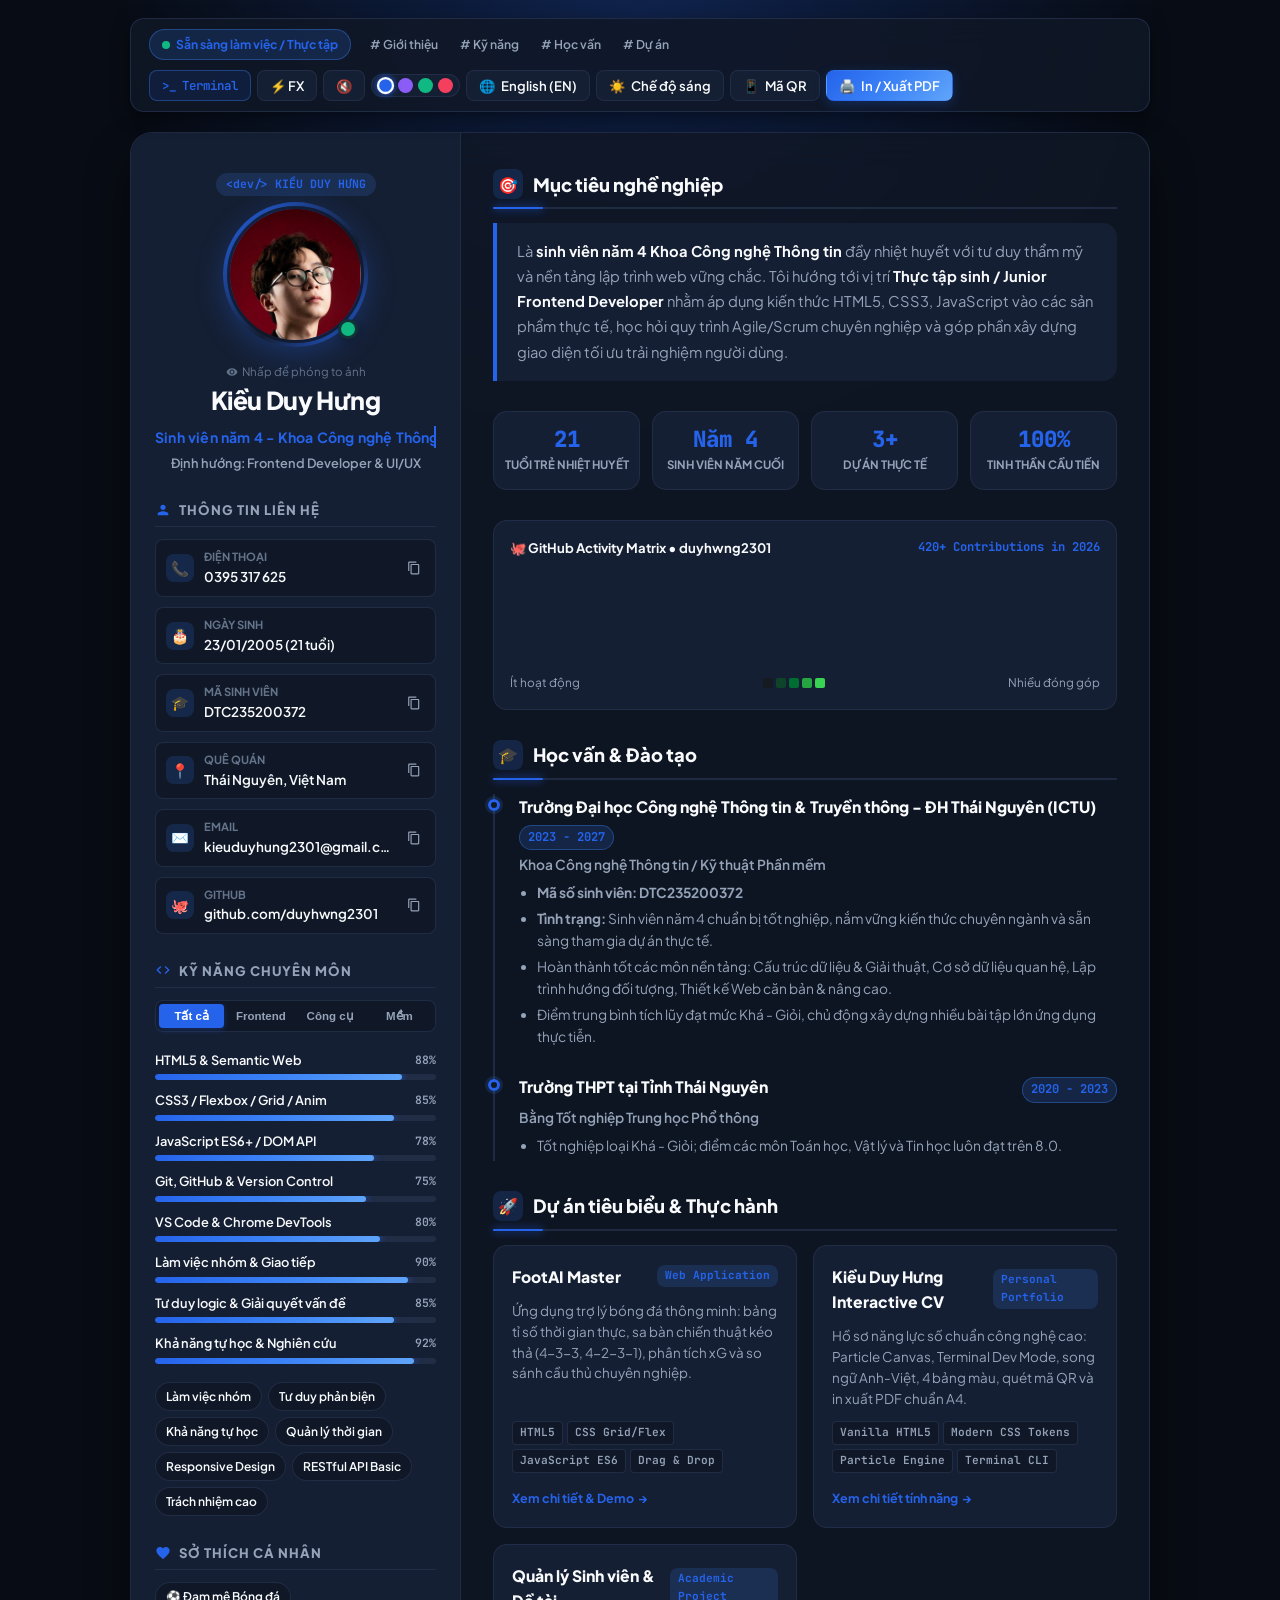
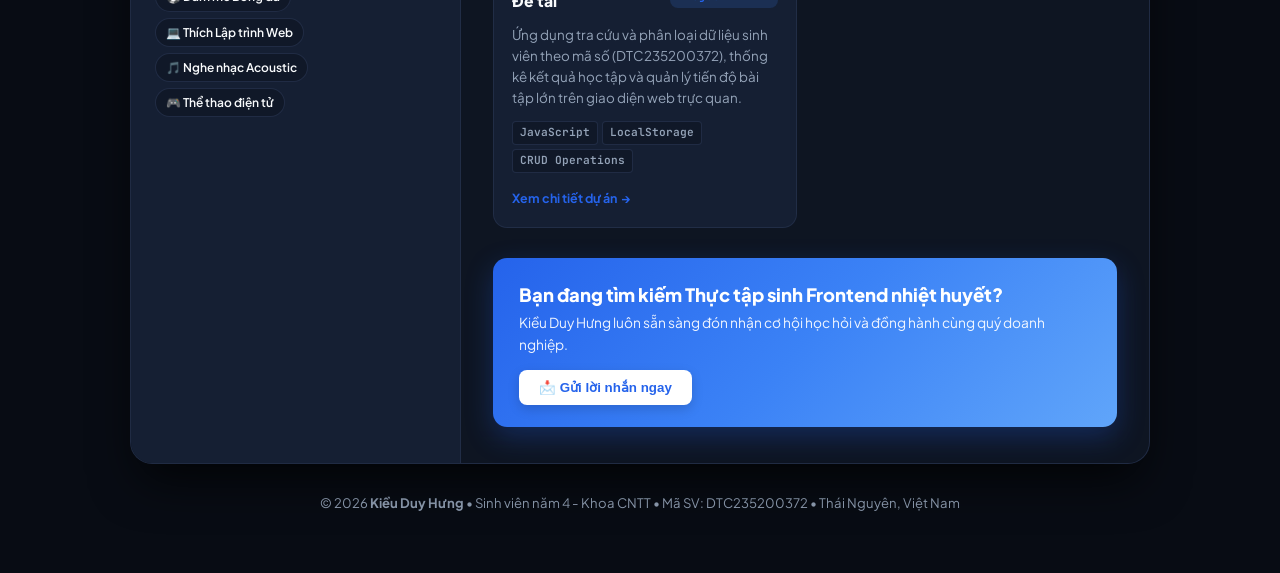
==== commit 6f9ecfd2: "fix: Nang cap va sua loi toan dien cac nut chuc nang: fallback copy moi moi truong, nut tai vCard, b" ====
--- a/cv.html
+++ b/cv.html
@@ -261,6 +261,30 @@
               <span class="skill-item-level">80%</span>
             </div>
             <div class="skill-track"><div class="skill-fill" style="width: 80%;"></div></div>
+          </div>
+
+          <div class="skill-item" data-category="soft">
+            <div class="skill-item-info">
+              <span data-vi="Làm việc nhóm & Giao tiếp" data-en="Teamwork & Communication">Làm việc nhóm & Giao tiếp</span>
+              <span class="skill-item-level">90%</span>
+            </div>
+            <div class="skill-track"><div class="skill-fill" style="width: 90%;"></div></div>
+          </div>
+
+          <div class="skill-item" data-category="soft">
+            <div class="skill-item-info">
+              <span data-vi="Tư duy logic & Giải quyết vấn đề" data-en="Problem Solving & Logic">Tư duy logic & Giải quyết vấn đề</span>
+              <span class="skill-item-level">85%</span>
+            </div>
+            <div class="skill-track"><div class="skill-fill" style="width: 85%;"></div></div>
+          </div>
+
+          <div class="skill-item" data-category="soft">
+            <div class="skill-item-info">
+              <span data-vi="Khả năng tự học & Nghiên cứu" data-en="Self-Learning & Tech Research">Khả năng tự học & Nghiên cứu</span>
+              <span class="skill-item-level">92%</span>
+            </div>
+            <div class="skill-track"><div class="skill-fill" style="width: 92%;"></div></div>
           </div>
         </div>
 
@@ -573,6 +597,14 @@
         </svg>
       </div>
       <p style="font-size:0.8rem; color:var(--primary); font-weight:700;">https://duyhwng2301.github.io/Ki-u-Duy-H-ng/</p>
+      <div style="display:flex; justify-content:center; gap:8px; margin-top:14px; flex-wrap:wrap;">
+        <button class="btn btn-outline copy-trigger" data-copy-text="https://duyhwng2301.github.io/Ki-u-Duy-H-ng/">
+          <span>📋</span> <span data-vi="Sao chép link web" data-en="Copy Web Link">Sao chép link web</span>
+        </button>
+        <button class="btn btn-primary" id="downloadVcardBtn">
+          <span>📇</span> <span data-vi="Lưu danh bạ (.vcf)" data-en="Save Contact (.vcf)">Lưu danh bạ (.vcf)</span>
+        </button>
+      </div>
     </div>
   </div>
 
@@ -606,7 +638,8 @@
           <label class="form-label" data-vi="Nội dung lời nhắn" data-en="Message">Nội dung lời nhắn</label>
           <textarea class="form-textarea" id="msgContent" rows="4" placeholder="Nội dung trao đổi công việc, lịch phỏng vấn..." required></textarea>
         </div>
-        <div style="display:flex; justify-content:flex-end; gap:8px; margin-top:8px;">
+        <div style="display:flex; justify-content:flex-end; gap:8px; margin-top:8px; flex-wrap:wrap;">
+          <button type="button" class="btn btn-outline" id="copyMsgBtn" data-vi="📋 Sao chép nội dung" data-en="📋 Copy Message Text">📋 Sao chép nội dung</button>
           <button type="submit" class="btn btn-primary" data-vi="🚀 Gửi Email Trực Tiếp" data-en="🚀 Send Direct Email">🚀 Gửi Email Trực Tiếp</button>
         </div>
       </form>
@@ -616,6 +649,9 @@
   <!-- Toast Notification -->
   <div class="toast-notice" id="toastNotice">Thông báo</div>
 
+  <!-- Floating Back To Top Button -->
+  <button class="back-to-top-btn" id="backToTopBtn" title="Lên đầu trang">↑</button>
+
   <!-- Interactive JavaScript -->
   <script src="script.js"></script>
 
--- a/cv.css
+++ b/cv.css
@@ -325,6 +325,12 @@
   transform: translateY(-1px);
 }
 
+.btn-outline.active {
+  background: var(--primary-light);
+  color: var(--primary);
+  border-color: var(--primary-border);
+}
+
 .btn-cyber {
   background: rgba(37, 99, 235, 0.12);
   color: var(--primary);
@@ -338,6 +344,50 @@
   color: #ffffff;
   box-shadow: 0 0 15px var(--primary-glow);
   transform: translateY(-1px);
+}
+
+/* Scroll Offset for Navigation Anchors */
+#about, #contact, #skills, #education, #projects {
+  scroll-margin-top: 85px;
+}
+
+/* Floating Back To Top Button */
+.back-to-top-btn {
+  position: fixed;
+  bottom: 24px;
+  right: 24px;
+  width: 44px;
+  height: 44px;
+  background: var(--bg-card);
+  backdrop-filter: blur(12px);
+  border: 1px solid var(--border-color);
+  border-radius: 50%;
+  color: var(--primary);
+  display: flex;
+  align-items: center;
+  justify-content: center;
+  font-size: 1.2rem;
+  font-weight: 800;
+  box-shadow: var(--shadow-lg);
+  cursor: pointer;
+  z-index: 99;
+  opacity: 0;
+  visibility: hidden;
+  transform: translateY(20px);
+  transition: var(--transition);
+}
+
+.back-to-top-btn.visible {
+  opacity: 1;
+  visibility: visible;
+  transform: translateY(0);
+}
+
+.back-to-top-btn:hover {
+  background: var(--primary-gradient);
+  color: #ffffff;
+  box-shadow: 0 0 20px var(--primary-glow);
+  transform: translateY(-3px);
 }
 
 /* ==================== MAIN CV CONTAINER ==================== */
@@ -1371,7 +1421,8 @@
   .skills-filter-tabs,
   .avatar-hint,
   .project-action-link,
-  .github-heatmap-box {
+  .github-heatmap-box,
+  .back-to-top-btn {
     display: none !important;
   }
 
